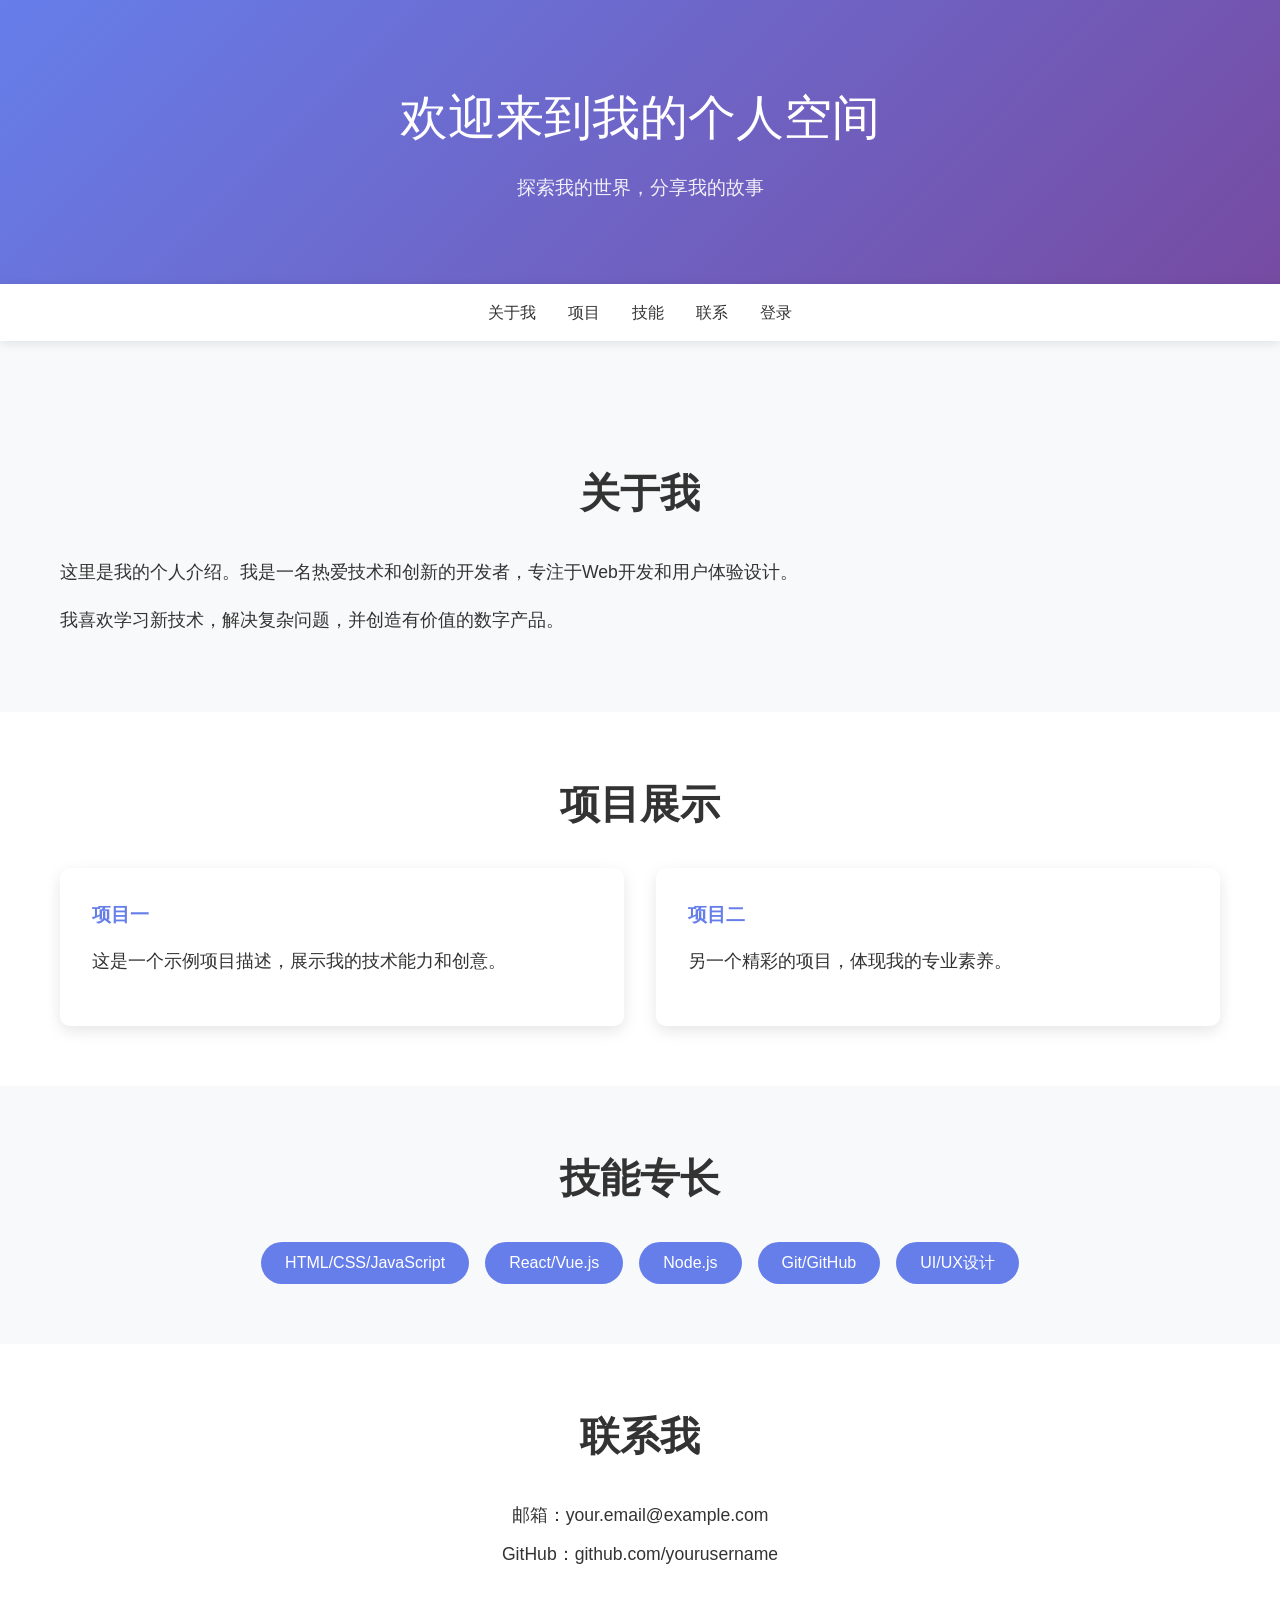
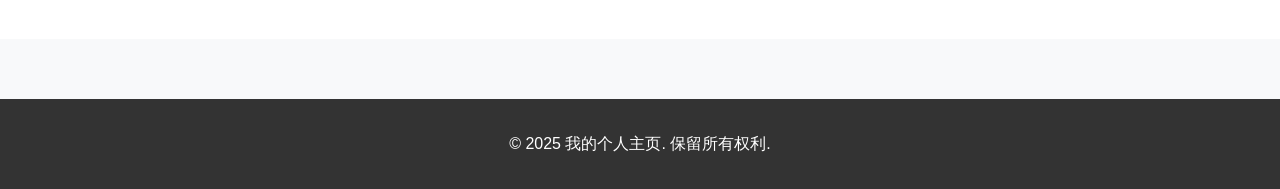
==== index.html @ 5f79f7be "初始提交：创建个人主页项目，包含响应式设计和登录功能" ====
<!DOCTYPE html>
<html lang="zh-CN">
<head>
    <meta charset="UTF-8">
    <meta name="viewport" content="width=device-width, initial-scale=1.0">
    <title>个人主页</title>
    <link rel="stylesheet" href="styles.css">
</head>
<body>
    <header class="header">
        <div class="container">
            <h1>欢迎来到我的个人空间</h1>
            <p>探索我的世界，分享我的故事</p>
        </div>
    </header>

    <nav class="navbar">
        <div class="container">
            <ul>
                <li><a href="#about">关于我</a></li>
                <li><a href="#projects">项目</a></li>
                <li><a href="#skills">技能</a></li>
                <li><a href="#contact">联系</a></li>
                <li><a href="login.html">登录</a></li>
            </ul>
        </div>
    </nav>

    <main class="main-content">
        <section id="about" class="section">
            <div class="container">
                <h2>关于我</h2>
                <p>这里是我的个人介绍。我是一名热爱技术和创新的开发者，专注于Web开发和用户体验设计。</p>
                <p>我喜欢学习新技术，解决复杂问题，并创造有价值的数字产品。</p>
            </div>
        </section>

        <section id="projects" class="section">
            <div class="container">
                <h2>项目展示</h2>
                <div class="project-grid">
                    <div class="project-card">
                        <h3>项目一</h3>
                        <p>这是一个示例项目描述，展示我的技术能力和创意。</p>
                    </div>
                    <div class="project-card">
                        <h3>项目二</h3>
                        <p>另一个精彩的项目，体现我的专业素养。</p>
                    </div>
                </div>
            </div>
        </section>

        <section id="skills" class="section">
            <div class="container">
                <h2>技能专长</h2>
                <ul class="skills-list">
                    <li>HTML/CSS/JavaScript</li>
                    <li>React/Vue.js</li>
                    <li>Node.js</li>
                    <li>Git/GitHub</li>
                    <li>UI/UX设计</li>
                </ul>
            </div>
        </section>

        <section id="contact" class="section">
            <div class="container">
                <h2>联系我</h2>
                <p>邮箱：your.email@example.com</p>
                <p>GitHub：github.com/yourusername</p>
            </div>
        </section>
    </main>

    <footer class="footer">
        <div class="container">
            <p>&copy; 2025 我的个人主页. 保留所有权利.</p>
        </div>
    </footer>
</body>
</html>
---- styles.css ----
/* 基础样式重置 */
* {
    margin: 0;
    padding: 0;
    box-sizing: border-box;
}

body {
    font-family: 'Segoe UI', Tahoma, Geneva, Verdana, sans-serif;
    line-height: 1.6;
    color: #333;
    background-color: #f8f9fa;
}

.container {
    max-width: 1200px;
    margin: 0 auto;
    padding: 0 20px;
}

/* 头部样式 */
.header {
    background: linear-gradient(135deg, #667eea 0%, #764ba2 100%);
    color: white;
    text-align: center;
    padding: 80px 0;
}

.header h1 {
    font-size: 3rem;
    margin-bottom: 1rem;
    font-weight: 300;
}

.header p {
    font-size: 1.2rem;
    opacity: 0.9;
}

/* 导航栏 */
.navbar {
    background: white;
    box-shadow: 0 2px 10px rgba(0,0,0,0.1);
    position: sticky;
    top: 0;
    z-index: 100;
}

.navbar ul {
    display: flex;
    justify-content: center;
    list-style: none;
    padding: 1rem 0;
}

.navbar li {
    margin: 0 1rem;
}

.navbar a {
    text-decoration: none;
    color: #333;
    font-weight: 500;
    transition: color 0.3s;
}

.navbar a:hover {
    color: #667eea;
}

/* 主要内容区域 */
.main-content {
    padding: 60px 0;
}

.section {
    padding: 60px 0;
}

.section:nth-child(even) {
    background: white;
}

.section h2 {
    font-size: 2.5rem;
    margin-bottom: 2rem;
    text-align: center;
    color: #333;
}

.section p {
    font-size: 1.1rem;
    margin-bottom: 1rem;
    line-height: 1.8;
}

/* 项目网格 */
.project-grid {
    display: grid;
    grid-template-columns: repeat(auto-fit, minmax(300px, 1fr));
    gap: 2rem;
    margin-top: 2rem;
}

.project-card {
    background: white;
    padding: 2rem;
    border-radius: 10px;
    box-shadow: 0 5px 15px rgba(0,0,0,0.1);
    transition: transform 0.3s, box-shadow 0.3s;
}

.project-card:hover {
    transform: translateY(-5px);
    box-shadow: 0 10px 25px rgba(0,0,0,0.15);
}

.project-card h3 {
    color: #667eea;
    margin-bottom: 1rem;
}

/* 技能列表 */
.skills-list {
    list-style: none;
    display: flex;
    flex-wrap: wrap;
    gap: 1rem;
    justify-content: center;
}

.skills-list li {
    background: #667eea;
    color: white;
    padding: 0.5rem 1.5rem;
    border-radius: 25px;
    font-weight: 500;
}

/* 联系区域 */
#contact p {
    text-align: center;
    font-size: 1.1rem;
    margin: 0.5rem 0;
}

/* 页脚 */
.footer {
    background: #333;
    color: white;
    text-align: center;
    padding: 2rem 0;
}

/* 响应式设计 */
@media (max-width: 768px) {
    .header h1 {
        font-size: 2rem;
    }
    
    .navbar ul {
        flex-direction: column;
        align-items: center;
    }
    
    .navbar li {
        margin: 0.5rem 0;
    }
    
    .project-grid {
        grid-template-columns: 1fr;
    }
    
    .skills-list {
        flex-direction: column;
        align-items: center;
    }
}
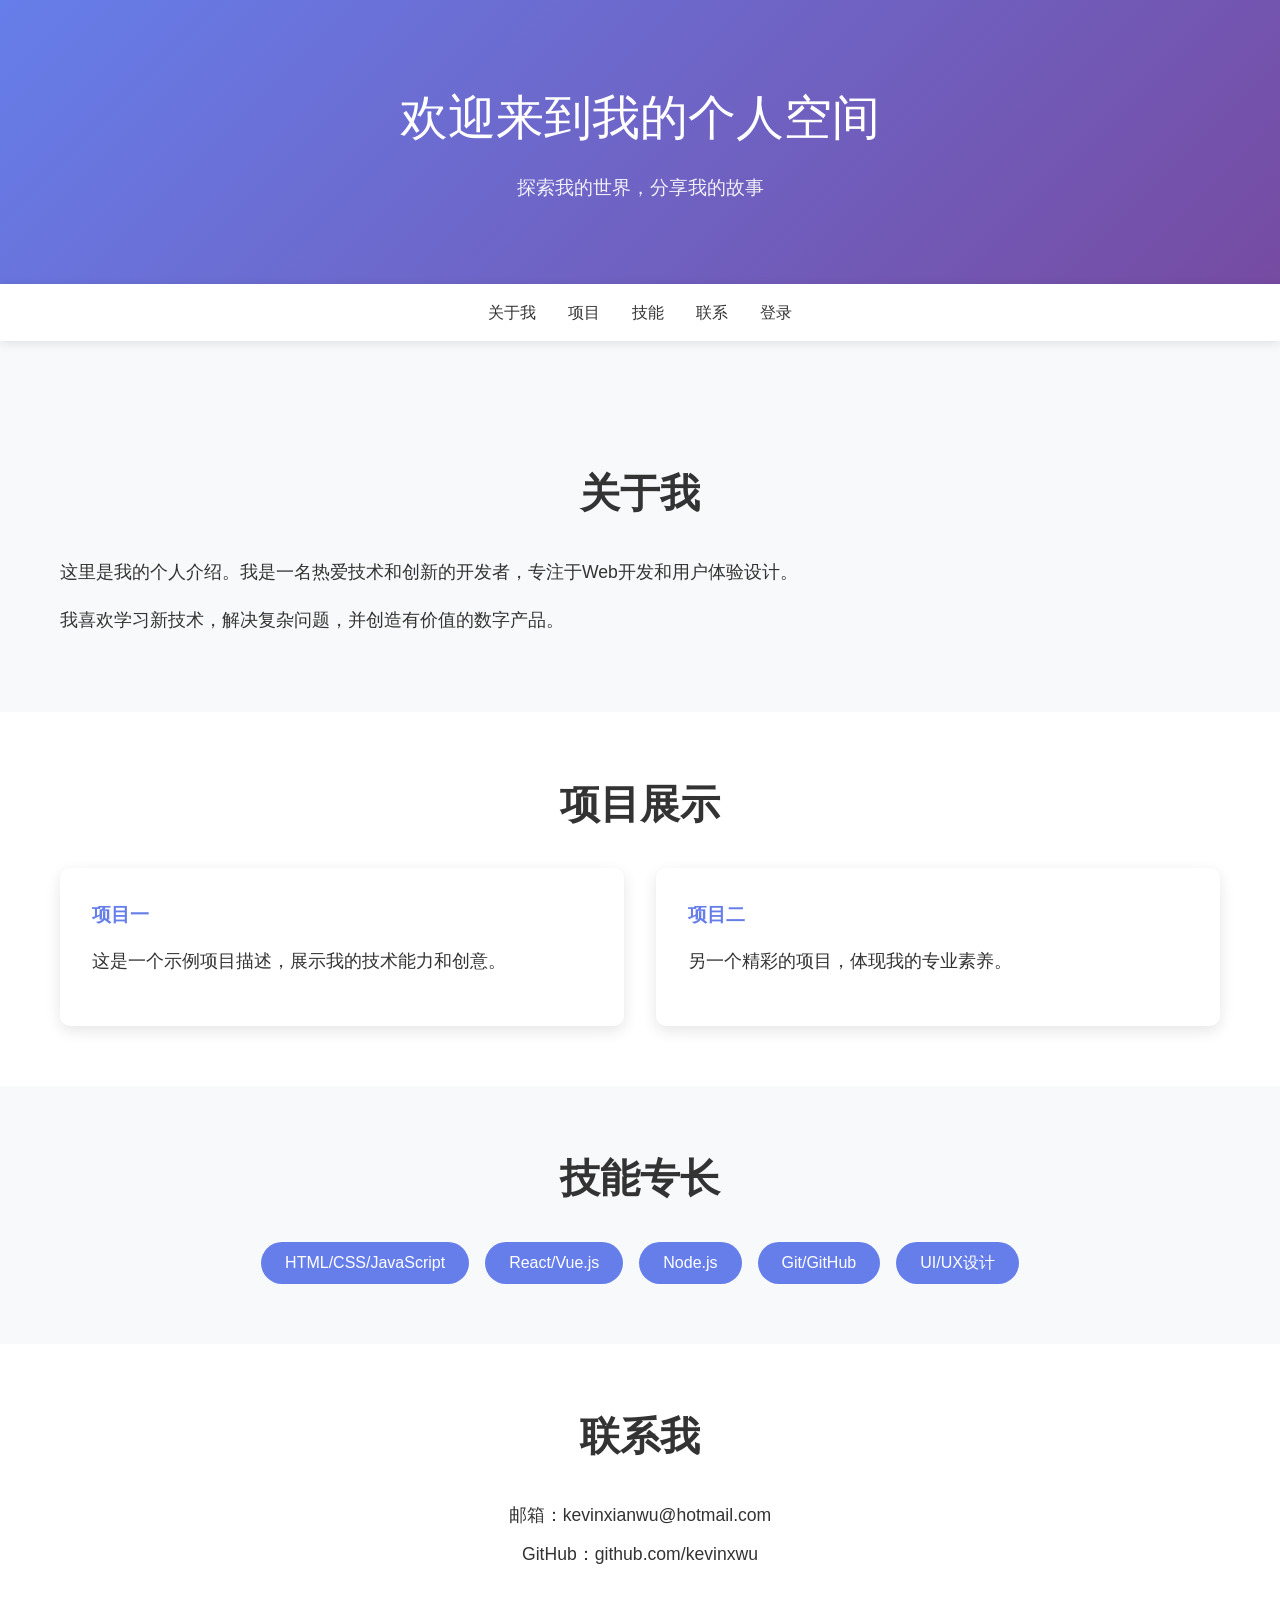
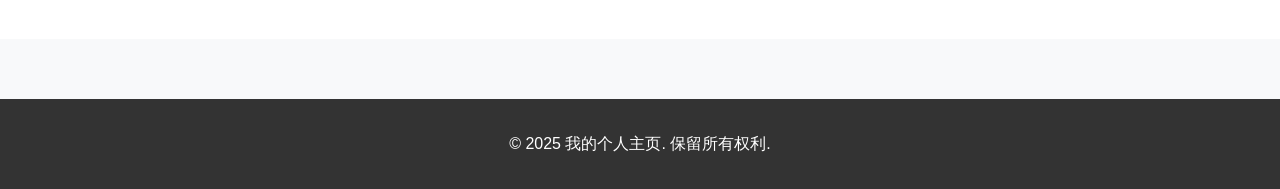
==== commit 15237cf8: "更新个人联系信息：使用真实邮箱和GitHub用户名" ====
--- a/index.html
+++ b/index.html
@@ -67,8 +67,8 @@
         <section id="contact" class="section">
             <div class="container">
                 <h2>联系我</h2>
-                <p>邮箱：your.email@example.com</p>
-                <p>GitHub：github.com/yourusername</p>
+                <p>邮箱：kevinxianwu@hotmail.com</p>
+                <p>GitHub：github.com/kevinxwu</p>
             </div>
         </section>
     </main>
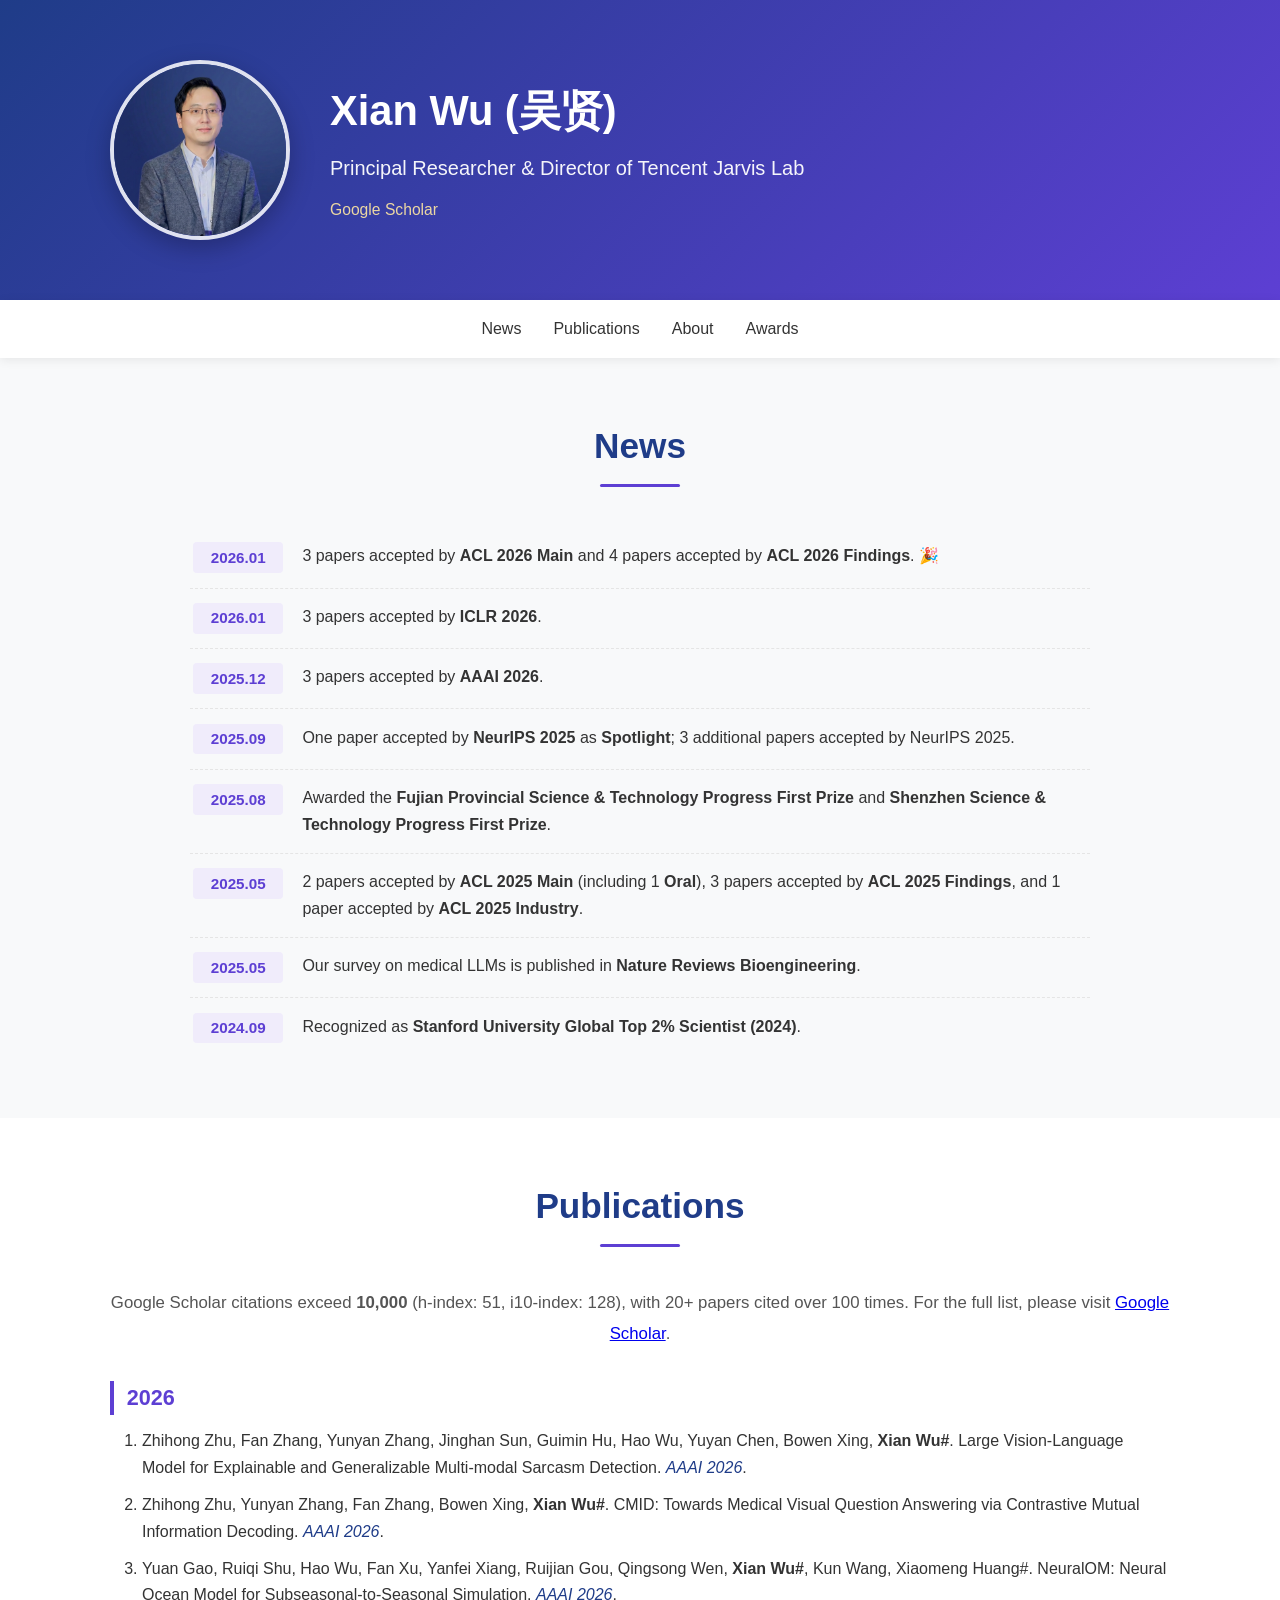
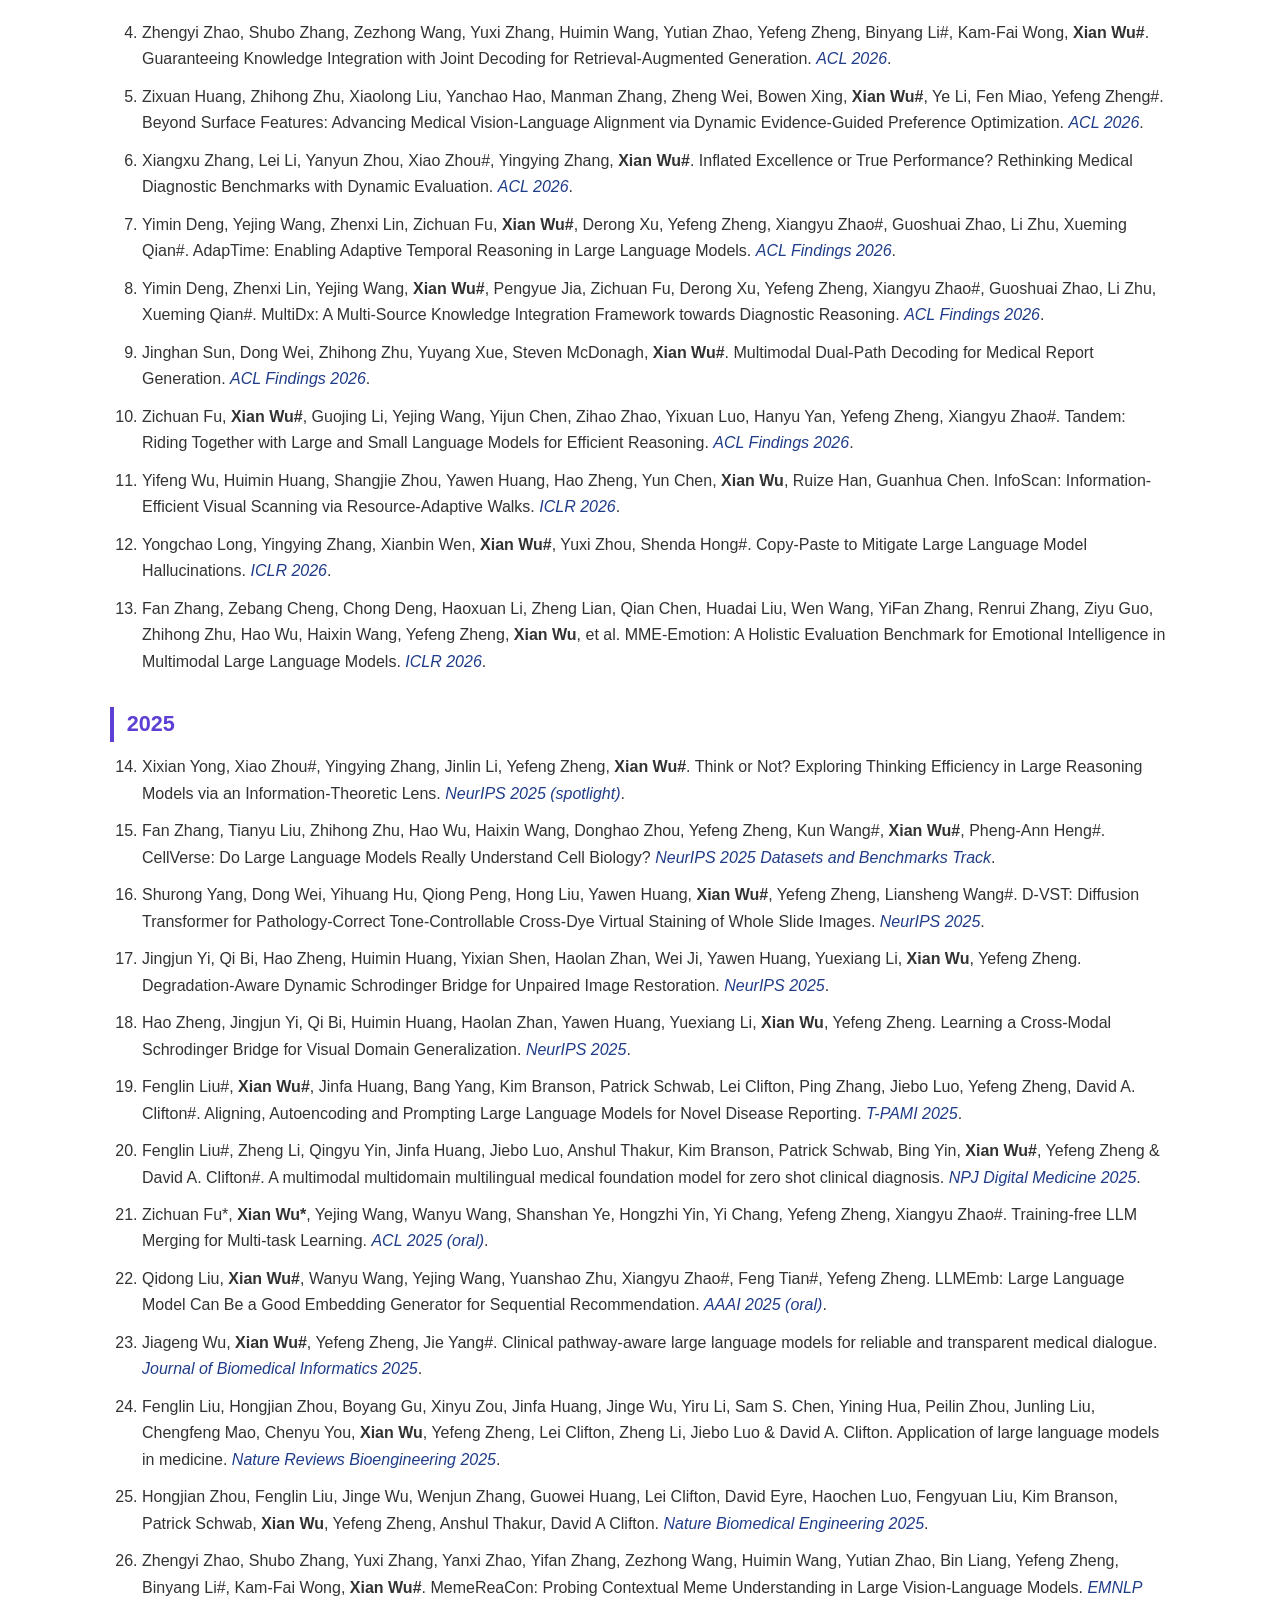
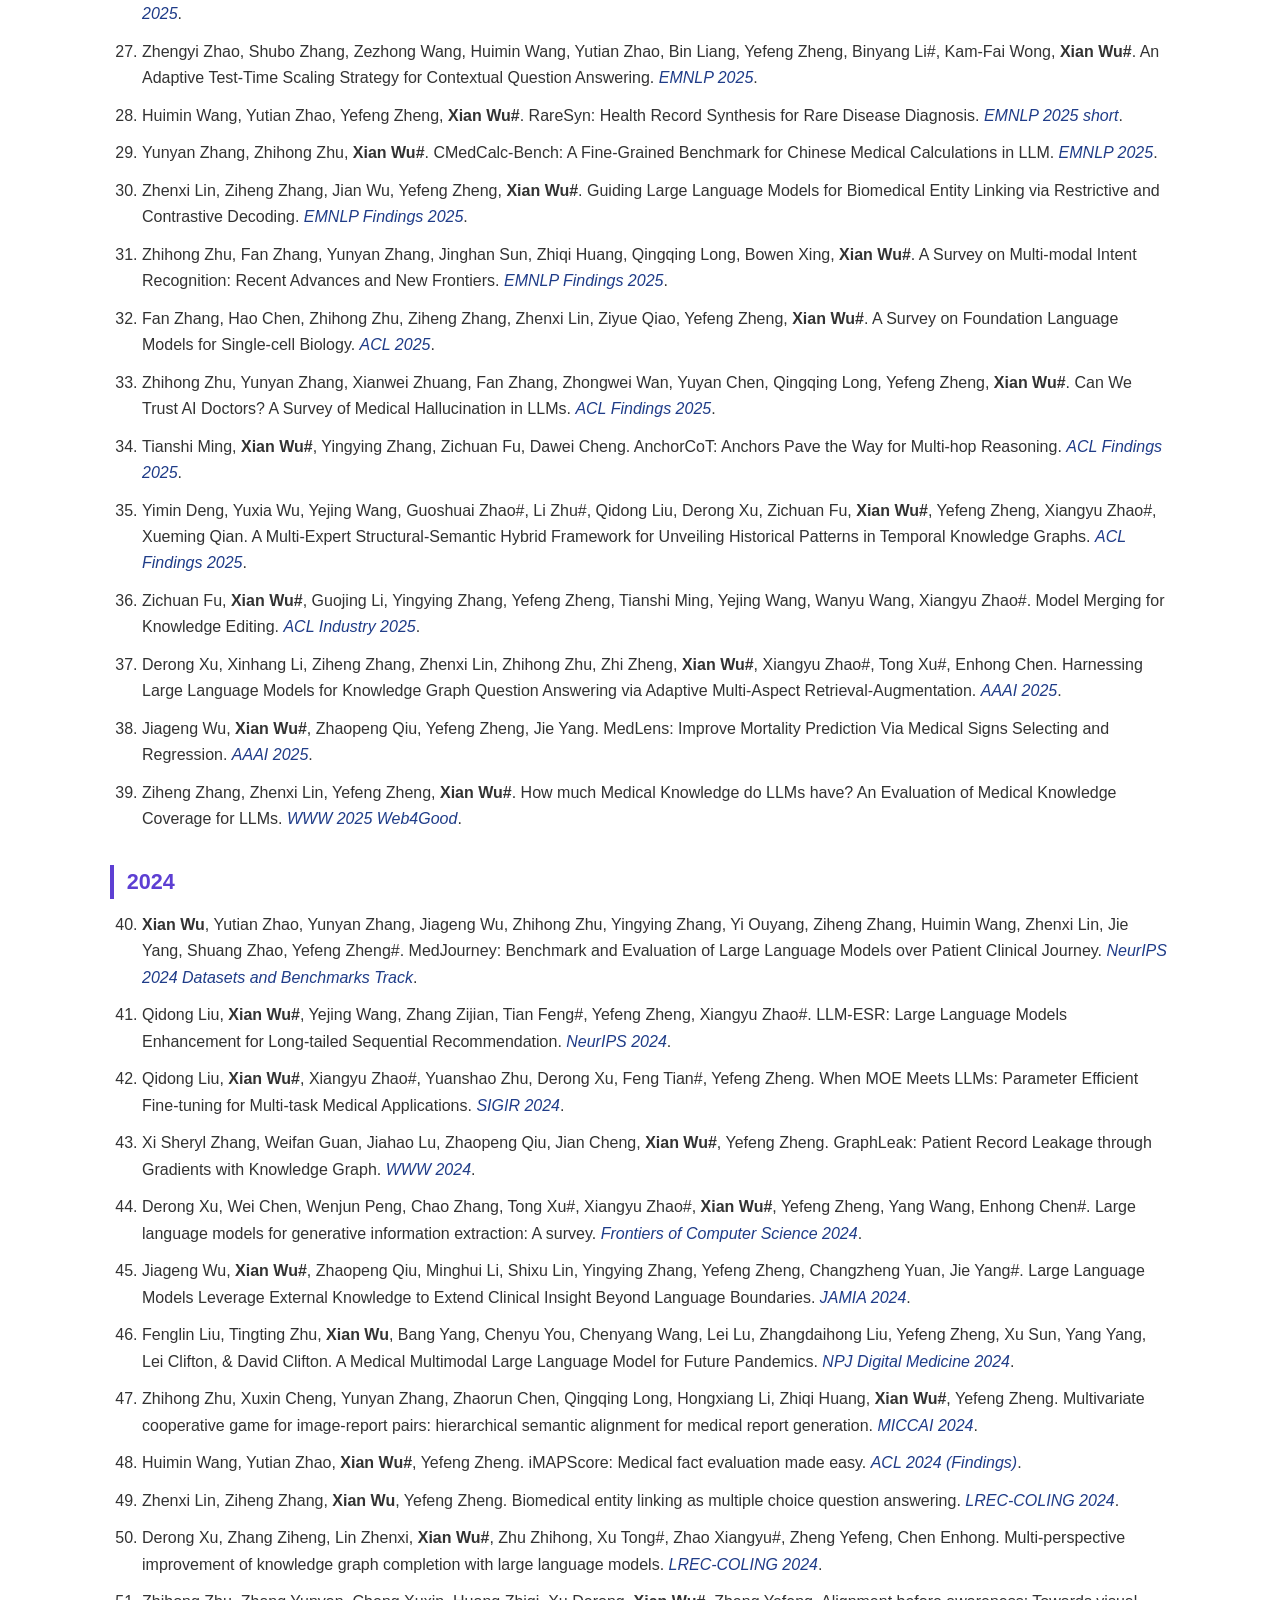
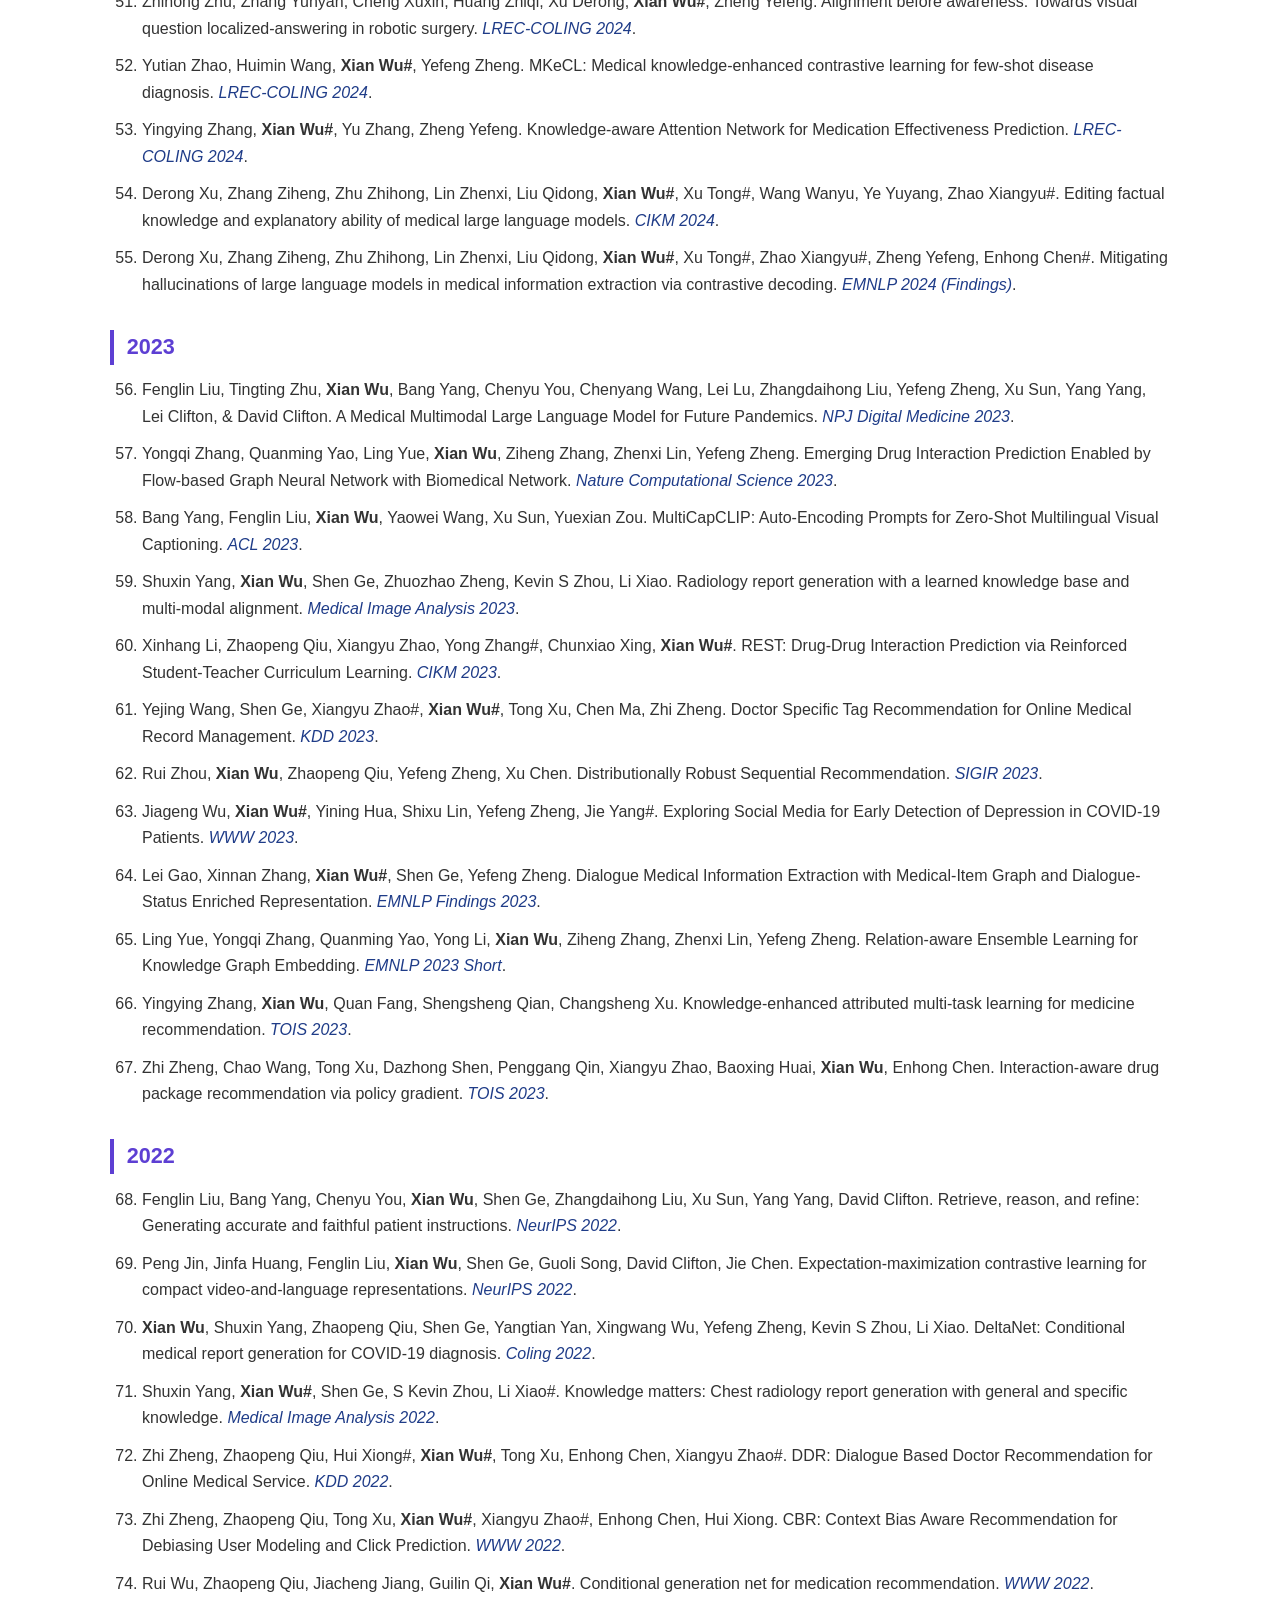
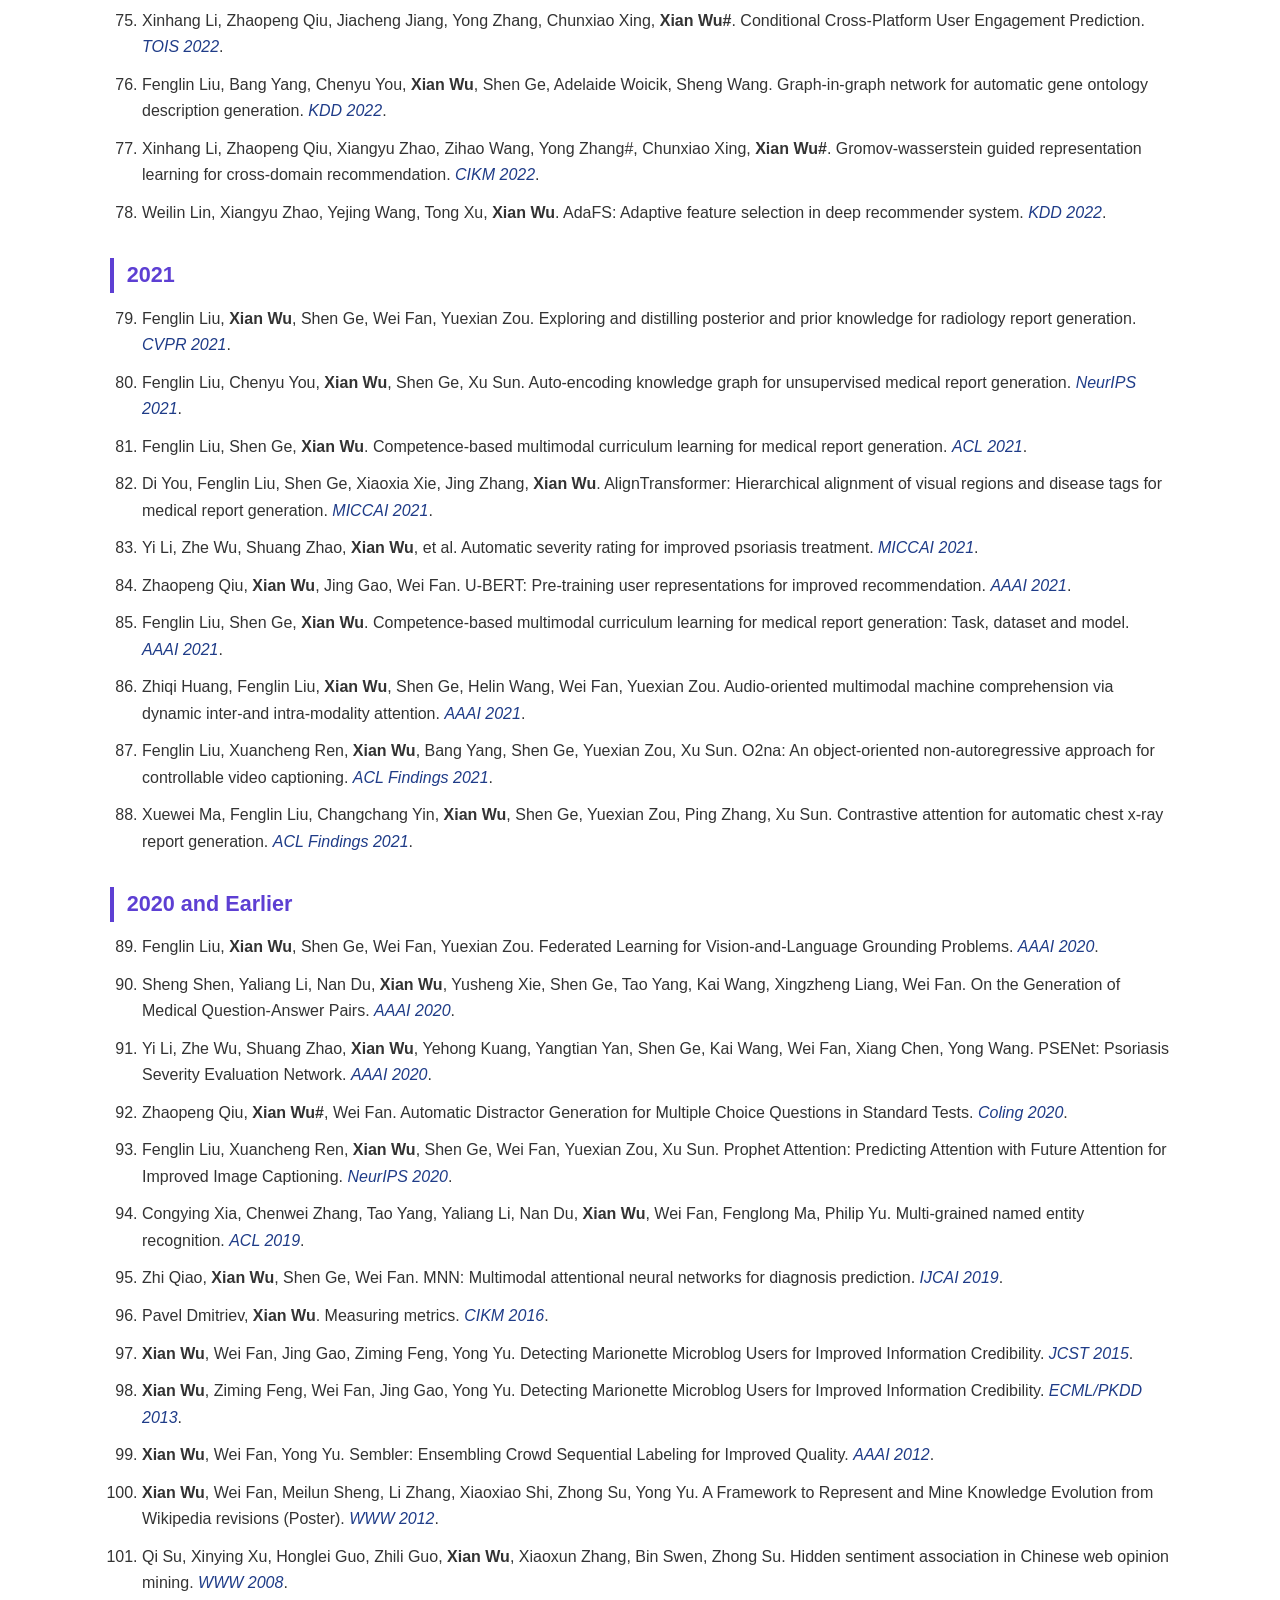
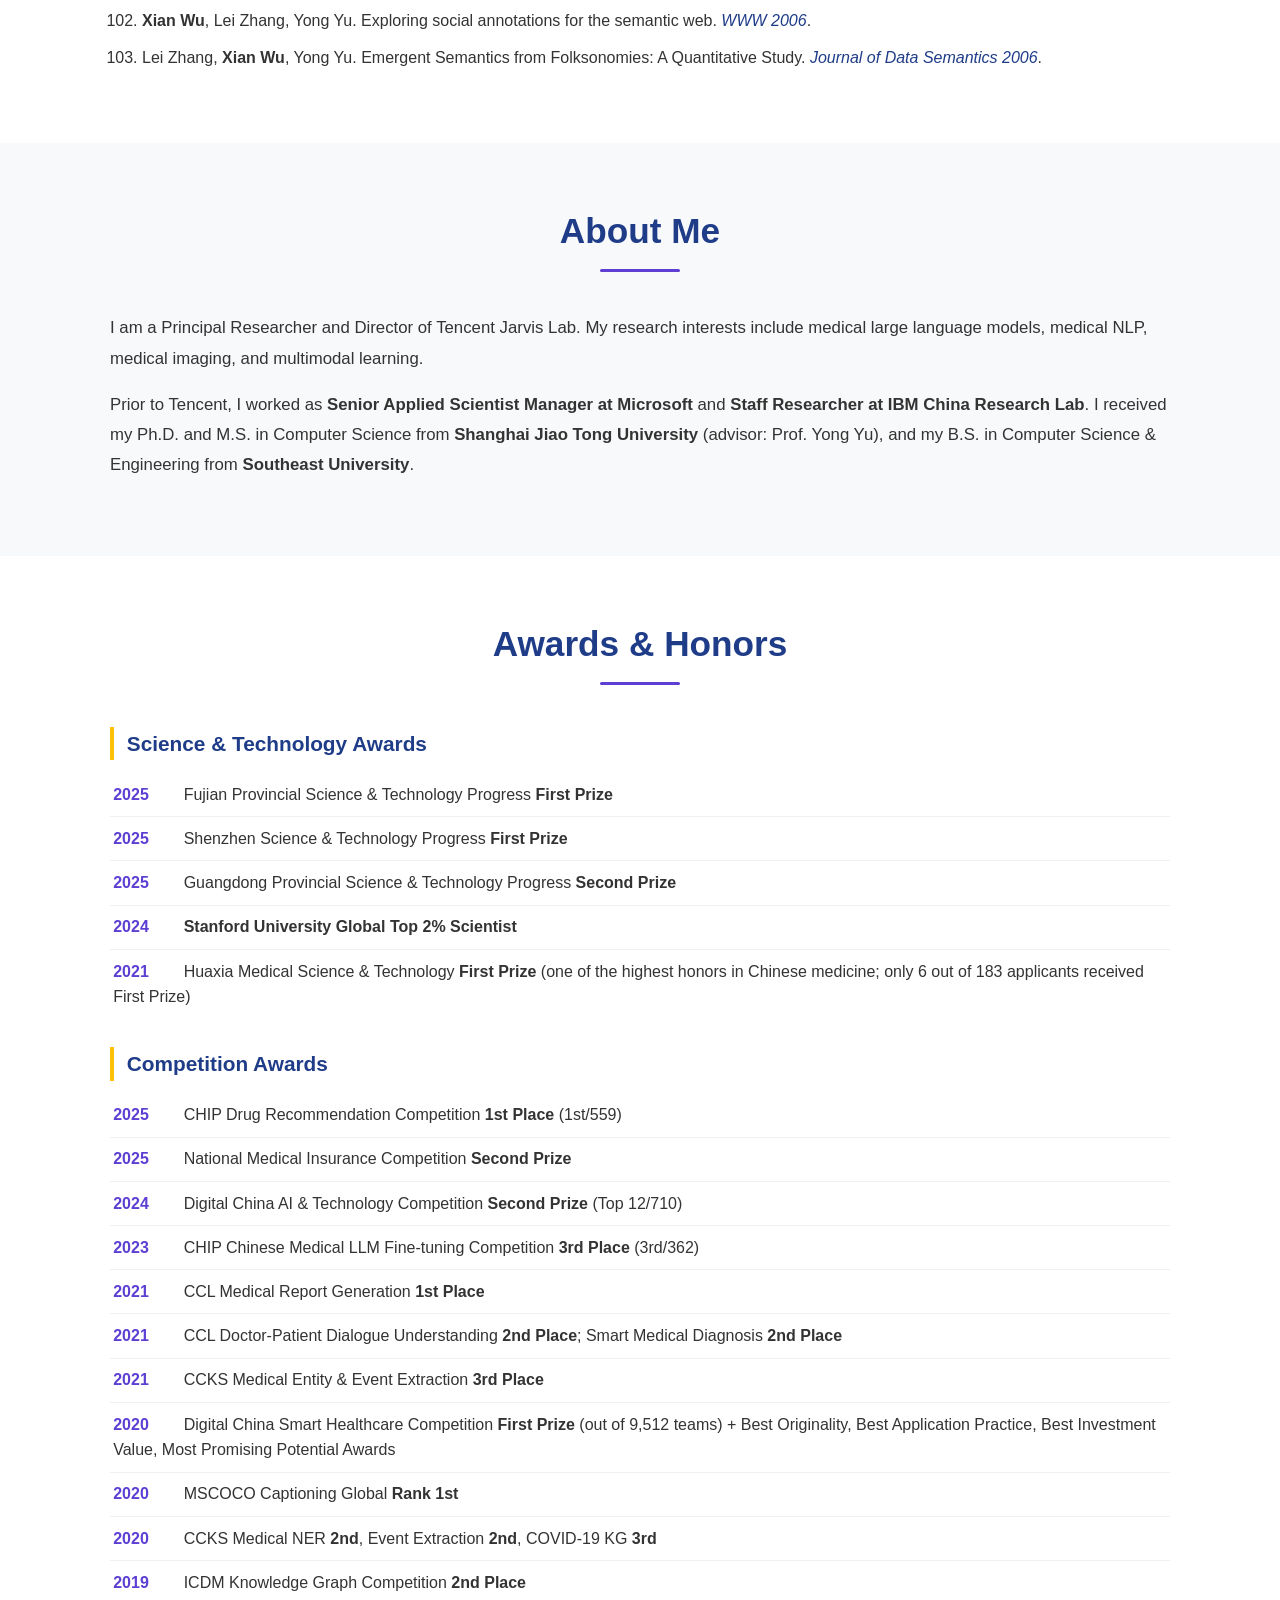
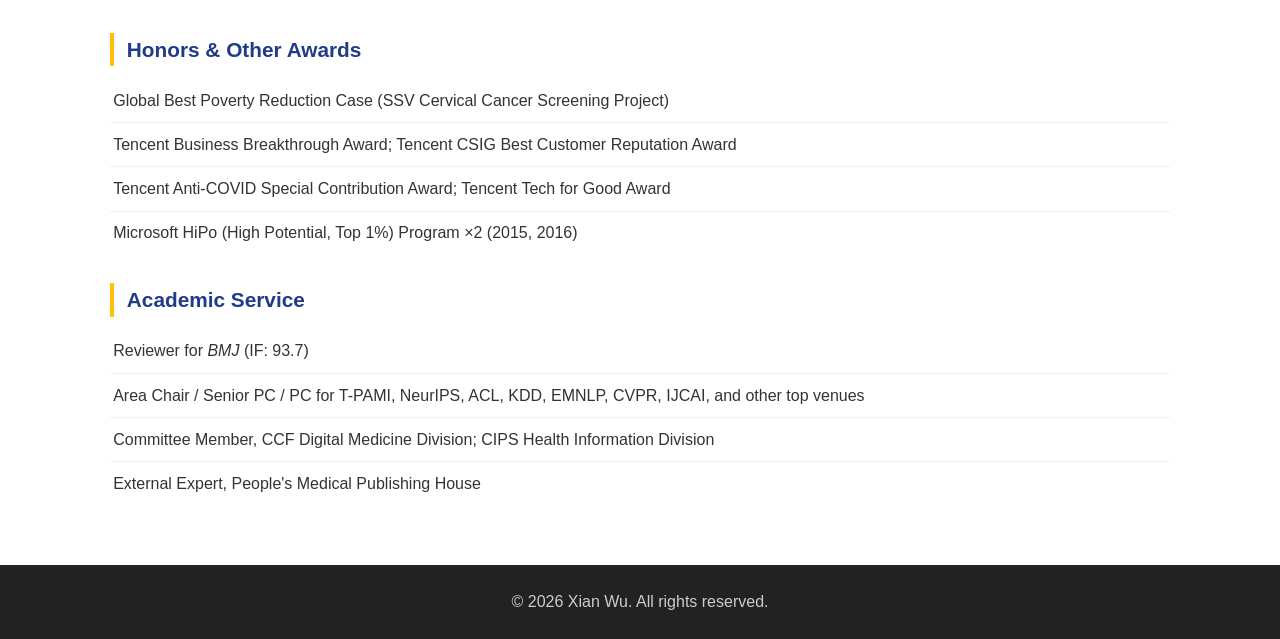
==== commit 41407421: "Update personal homepage: publications, news, awards" ====
--- a/index.html
+++ b/index.html
@@ -1,81 +1,286 @@
 <!DOCTYPE html>
-<html lang="zh-CN">
+<html lang="en">
 <head>
     <meta charset="UTF-8">
     <meta name="viewport" content="width=device-width, initial-scale=1.0">
-    <title>个人主页</title>
+    <title>Xian Wu — Personal Homepage</title>
     <link rel="stylesheet" href="styles.css">
 </head>
 <body>
     <header class="header">
-        <div class="container">
-            <h1>欢迎来到我的个人空间</h1>
-            <p>探索我的世界，分享我的故事</p>
+        <div class="container header-flex">
+            <img src="xianwu.png" alt="Xian Wu" class="profile-photo">
+            <div class="header-text">
+                <h1>Xian Wu (吴贤)</h1>
+                <p class="tagline">Principal Researcher &amp; Director of Tencent Jarvis Lab</p>
+                <p class="contact-line">
+                    <a href="https://scholar.google.com/citations?user=lslB5jkAAAAJ" target="_blank" rel="noopener">Google Scholar</a>
+                </p>
+            </div>
         </div>
     </header>
 
     <nav class="navbar">
         <div class="container">
             <ul>
-                <li><a href="#about">关于我</a></li>
-                <li><a href="#projects">项目</a></li>
-                <li><a href="#skills">技能</a></li>
-                <li><a href="#contact">联系</a></li>
-                <li><a href="login.html">登录</a></li>
+                <li><a href="#news">News</a></li>
+                <li><a href="#publications">Publications</a></li>
+                <li><a href="#about">About</a></li>
+                <li><a href="#awards">Awards</a></li>
             </ul>
         </div>
     </nav>
 
     <main class="main-content">
+        <!-- News -->
+        <section id="news" class="section">
+            <div class="container">
+                <h2>News</h2>
+                <ul class="news-list">
+                    <li>
+                        <span class="news-date">2026.01</span>
+                        <span class="news-body">3 papers accepted by <strong>ACL 2026 Main</strong> and 4 papers accepted by <strong>ACL 2026 Findings</strong>. 🎉</span>
+                    </li>
+                    <li>
+                        <span class="news-date">2026.01</span>
+                        <span class="news-body">3 papers accepted by <strong>ICLR 2026</strong>.</span>
+                    </li>
+                    <li>
+                        <span class="news-date">2025.12</span>
+                        <span class="news-body">3 papers accepted by <strong>AAAI 2026</strong>.</span>
+                    </li>
+                    <li>
+                        <span class="news-date">2025.09</span>
+                        <span class="news-body">One paper accepted by <strong>NeurIPS 2025</strong> as <strong>Spotlight</strong>; 3 additional papers accepted by NeurIPS 2025.</span>
+                    </li>
+                    <li>
+                        <span class="news-date">2025.08</span>
+                        <span class="news-body">Awarded the <strong>Fujian Provincial Science &amp; Technology Progress First Prize</strong> and <strong>Shenzhen Science &amp; Technology Progress First Prize</strong>.</span>
+                    </li>
+                    <li>
+                        <span class="news-date">2025.05</span>
+                        <span class="news-body">2 papers accepted by <strong>ACL 2025 Main</strong> (including 1 <strong>Oral</strong>), 3 papers accepted by <strong>ACL 2025 Findings</strong>, and 1 paper accepted by <strong>ACL 2025 Industry</strong>.</span>
+                    </li>
+                    <li>
+                        <span class="news-date">2025.05</span>
+                        <span class="news-body">Our survey on medical LLMs is published in <strong>Nature Reviews Bioengineering</strong>.</span>
+                    </li>
+                    <li>
+                        <span class="news-date">2024.09</span>
+                        <span class="news-body">Recognized as <strong>Stanford University Global Top 2% Scientist (2024)</strong>.</span>
+                    </li>
+                </ul>
+            </div>
+        </section>
+
+        <!-- Publications -->
+        <section id="publications" class="section">
+            <div class="container">
+                <h2>Publications</h2>
+                <p class="pub-note">
+                    Google Scholar citations exceed <strong>10,000</strong> (h-index: 51, i10-index: 128), with 20+ papers cited over 100 times.
+                    For the full list, please visit <a href="https://scholar.google.com/citations?user=lslB5jkAAAAJ" target="_blank" rel="noopener">Google Scholar</a>.
+                </p>
+
+                <h3 class="pub-year">2026</h3>
+                <ol class="pub-list">
+                    <li>Zhihong Zhu, Fan Zhang, Yunyan Zhang, Jinghan Sun, Guimin Hu, Hao Wu, Yuyan Chen, Bowen Xing, <strong>Xian Wu#</strong>. Large Vision-Language Model for Explainable and Generalizable Multi-modal Sarcasm Detection. <em>AAAI 2026</em>.</li>
+                    <li>Zhihong Zhu, Yunyan Zhang, Fan Zhang, Bowen Xing, <strong>Xian Wu#</strong>. CMID: Towards Medical Visual Question Answering via Contrastive Mutual Information Decoding. <em>AAAI 2026</em>.</li>
+                    <li>Yuan Gao, Ruiqi Shu, Hao Wu, Fan Xu, Yanfei Xiang, Ruijian Gou, Qingsong Wen, <strong>Xian Wu#</strong>, Kun Wang, Xiaomeng Huang#. NeuralOM: Neural Ocean Model for Subseasonal-to-Seasonal Simulation. <em>AAAI 2026</em>.</li>
+                    <li>Zhengyi Zhao, Shubo Zhang, Zezhong Wang, Yuxi Zhang, Huimin Wang, Yutian Zhao, Yefeng Zheng, Binyang Li#, Kam-Fai Wong, <strong>Xian Wu#</strong>. Guaranteeing Knowledge Integration with Joint Decoding for Retrieval-Augmented Generation. <em>ACL 2026</em>.</li>
+                    <li>Zixuan Huang, Zhihong Zhu, Xiaolong Liu, Yanchao Hao, Manman Zhang, Zheng Wei, Bowen Xing, <strong>Xian Wu#</strong>, Ye Li, Fen Miao, Yefeng Zheng#. Beyond Surface Features: Advancing Medical Vision-Language Alignment via Dynamic Evidence-Guided Preference Optimization. <em>ACL 2026</em>.</li>
+                    <li>Xiangxu Zhang, Lei Li, Yanyun Zhou, Xiao Zhou#, Yingying Zhang, <strong>Xian Wu#</strong>. Inflated Excellence or True Performance? Rethinking Medical Diagnostic Benchmarks with Dynamic Evaluation. <em>ACL 2026</em>.</li>
+                    <li>Yimin Deng, Yejing Wang, Zhenxi Lin, Zichuan Fu, <strong>Xian Wu#</strong>, Derong Xu, Yefeng Zheng, Xiangyu Zhao#, Guoshuai Zhao, Li Zhu, Xueming Qian#. AdapTime: Enabling Adaptive Temporal Reasoning in Large Language Models. <em>ACL Findings 2026</em>.</li>
+                    <li>Yimin Deng, Zhenxi Lin, Yejing Wang, <strong>Xian Wu#</strong>, Pengyue Jia, Zichuan Fu, Derong Xu, Yefeng Zheng, Xiangyu Zhao#, Guoshuai Zhao, Li Zhu, Xueming Qian#. MultiDx: A Multi-Source Knowledge Integration Framework towards Diagnostic Reasoning. <em>ACL Findings 2026</em>.</li>
+                    <li>Jinghan Sun, Dong Wei, Zhihong Zhu, Yuyang Xue, Steven McDonagh, <strong>Xian Wu#</strong>. Multimodal Dual-Path Decoding for Medical Report Generation. <em>ACL Findings 2026</em>.</li>
+                    <li>Zichuan Fu, <strong>Xian Wu#</strong>, Guojing Li, Yejing Wang, Yijun Chen, Zihao Zhao, Yixuan Luo, Hanyu Yan, Yefeng Zheng, Xiangyu Zhao#. Tandem: Riding Together with Large and Small Language Models for Efficient Reasoning. <em>ACL Findings 2026</em>.</li>
+                    <li>Yifeng Wu, Huimin Huang, Shangjie Zhou, Yawen Huang, Hao Zheng, Yun Chen, <strong>Xian Wu</strong>, Ruize Han, Guanhua Chen. InfoScan: Information-Efficient Visual Scanning via Resource-Adaptive Walks. <em>ICLR 2026</em>.</li>
+                    <li>Yongchao Long, Yingying Zhang, Xianbin Wen, <strong>Xian Wu#</strong>, Yuxi Zhou, Shenda Hong#. Copy-Paste to Mitigate Large Language Model Hallucinations. <em>ICLR 2026</em>.</li>
+                    <li>Fan Zhang, Zebang Cheng, Chong Deng, Haoxuan Li, Zheng Lian, Qian Chen, Huadai Liu, Wen Wang, YiFan Zhang, Renrui Zhang, Ziyu Guo, Zhihong Zhu, Hao Wu, Haixin Wang, Yefeng Zheng, <strong>Xian Wu</strong>, et al. MME-Emotion: A Holistic Evaluation Benchmark for Emotional Intelligence in Multimodal Large Language Models. <em>ICLR 2026</em>.</li>
+                </ol>
+
+                <h3 class="pub-year">2025</h3>
+                <ol class="pub-list" start="14">
+                    <li>Xixian Yong, Xiao Zhou#, Yingying Zhang, Jinlin Li, Yefeng Zheng, <strong>Xian Wu#</strong>. Think or Not? Exploring Thinking Efficiency in Large Reasoning Models via an Information-Theoretic Lens. <em>NeurIPS 2025 (spotlight)</em>.</li>
+                    <li>Fan Zhang, Tianyu Liu, Zhihong Zhu, Hao Wu, Haixin Wang, Donghao Zhou, Yefeng Zheng, Kun Wang#, <strong>Xian Wu#</strong>, Pheng-Ann Heng#. CellVerse: Do Large Language Models Really Understand Cell Biology? <em>NeurIPS 2025 Datasets and Benchmarks Track</em>.</li>
+                    <li>Shurong Yang, Dong Wei, Yihuang Hu, Qiong Peng, Hong Liu, Yawen Huang, <strong>Xian Wu#</strong>, Yefeng Zheng, Liansheng Wang#. D-VST: Diffusion Transformer for Pathology-Correct Tone-Controllable Cross-Dye Virtual Staining of Whole Slide Images. <em>NeurIPS 2025</em>.</li>
+                    <li>Jingjun Yi, Qi Bi, Hao Zheng, Huimin Huang, Yixian Shen, Haolan Zhan, Wei Ji, Yawen Huang, Yuexiang Li, <strong>Xian Wu</strong>, Yefeng Zheng. Degradation-Aware Dynamic Schrodinger Bridge for Unpaired Image Restoration. <em>NeurIPS 2025</em>.</li>
+                    <li>Hao Zheng, Jingjun Yi, Qi Bi, Huimin Huang, Haolan Zhan, Yawen Huang, Yuexiang Li, <strong>Xian Wu</strong>, Yefeng Zheng. Learning a Cross-Modal Schrodinger Bridge for Visual Domain Generalization. <em>NeurIPS 2025</em>.</li>
+                    <li>Fenglin Liu#, <strong>Xian Wu#</strong>, Jinfa Huang, Bang Yang, Kim Branson, Patrick Schwab, Lei Clifton, Ping Zhang, Jiebo Luo, Yefeng Zheng, David A. Clifton#. Aligning, Autoencoding and Prompting Large Language Models for Novel Disease Reporting. <em>T-PAMI 2025</em>.</li>
+                    <li>Fenglin Liu#, Zheng Li, Qingyu Yin, Jinfa Huang, Jiebo Luo, Anshul Thakur, Kim Branson, Patrick Schwab, Bing Yin, <strong>Xian Wu#</strong>, Yefeng Zheng &amp; David A. Clifton#. A multimodal multidomain multilingual medical foundation model for zero shot clinical diagnosis. <em>NPJ Digital Medicine 2025</em>.</li>
+                    <li>Zichuan Fu*, <strong>Xian Wu*</strong>, Yejing Wang, Wanyu Wang, Shanshan Ye, Hongzhi Yin, Yi Chang, Yefeng Zheng, Xiangyu Zhao#. Training-free LLM Merging for Multi-task Learning. <em>ACL 2025 (oral)</em>.</li>
+                    <li>Qidong Liu, <strong>Xian Wu#</strong>, Wanyu Wang, Yejing Wang, Yuanshao Zhu, Xiangyu Zhao#, Feng Tian#, Yefeng Zheng. LLMEmb: Large Language Model Can Be a Good Embedding Generator for Sequential Recommendation. <em>AAAI 2025 (oral)</em>.</li>
+                    <li>Jiageng Wu, <strong>Xian Wu#</strong>, Yefeng Zheng, Jie Yang#. Clinical pathway-aware large language models for reliable and transparent medical dialogue. <em>Journal of Biomedical Informatics 2025</em>.</li>
+                    <li>Fenglin Liu, Hongjian Zhou, Boyang Gu, Xinyu Zou, Jinfa Huang, Jinge Wu, Yiru Li, Sam S. Chen, Yining Hua, Peilin Zhou, Junling Liu, Chengfeng Mao, Chenyu You, <strong>Xian Wu</strong>, Yefeng Zheng, Lei Clifton, Zheng Li, Jiebo Luo &amp; David A. Clifton. Application of large language models in medicine. <em>Nature Reviews Bioengineering 2025</em>.</li>
+                    <li>Hongjian Zhou, Fenglin Liu, Jinge Wu, Wenjun Zhang, Guowei Huang, Lei Clifton, David Eyre, Haochen Luo, Fengyuan Liu, Kim Branson, Patrick Schwab, <strong>Xian Wu</strong>, Yefeng Zheng, Anshul Thakur, David A Clifton. <em>Nature Biomedical Engineering 2025</em>.</li>
+                    <li>Zhengyi Zhao, Shubo Zhang, Yuxi Zhang, Yanxi Zhao, Yifan Zhang, Zezhong Wang, Huimin Wang, Yutian Zhao, Bin Liang, Yefeng Zheng, Binyang Li#, Kam-Fai Wong, <strong>Xian Wu#</strong>. MemeReaCon: Probing Contextual Meme Understanding in Large Vision-Language Models. <em>EMNLP 2025</em>.</li>
+                    <li>Zhengyi Zhao, Shubo Zhang, Zezhong Wang, Huimin Wang, Yutian Zhao, Bin Liang, Yefeng Zheng, Binyang Li#, Kam-Fai Wong, <strong>Xian Wu#</strong>. An Adaptive Test-Time Scaling Strategy for Contextual Question Answering. <em>EMNLP 2025</em>.</li>
+                    <li>Huimin Wang, Yutian Zhao, Yefeng Zheng, <strong>Xian Wu#</strong>. RareSyn: Health Record Synthesis for Rare Disease Diagnosis. <em>EMNLP 2025 short</em>.</li>
+                    <li>Yunyan Zhang, Zhihong Zhu, <strong>Xian Wu#</strong>. CMedCalc-Bench: A Fine-Grained Benchmark for Chinese Medical Calculations in LLM. <em>EMNLP 2025</em>.</li>
+                    <li>Zhenxi Lin, Ziheng Zhang, Jian Wu, Yefeng Zheng, <strong>Xian Wu#</strong>. Guiding Large Language Models for Biomedical Entity Linking via Restrictive and Contrastive Decoding. <em>EMNLP Findings 2025</em>.</li>
+                    <li>Zhihong Zhu, Fan Zhang, Yunyan Zhang, Jinghan Sun, Zhiqi Huang, Qingqing Long, Bowen Xing, <strong>Xian Wu#</strong>. A Survey on Multi-modal Intent Recognition: Recent Advances and New Frontiers. <em>EMNLP Findings 2025</em>.</li>
+                    <li>Fan Zhang, Hao Chen, Zhihong Zhu, Ziheng Zhang, Zhenxi Lin, Ziyue Qiao, Yefeng Zheng, <strong>Xian Wu#</strong>. A Survey on Foundation Language Models for Single-cell Biology. <em>ACL 2025</em>.</li>
+                    <li>Zhihong Zhu, Yunyan Zhang, Xianwei Zhuang, Fan Zhang, Zhongwei Wan, Yuyan Chen, Qingqing Long, Yefeng Zheng, <strong>Xian Wu#</strong>. Can We Trust AI Doctors? A Survey of Medical Hallucination in LLMs. <em>ACL Findings 2025</em>.</li>
+                    <li>Tianshi Ming, <strong>Xian Wu#</strong>, Yingying Zhang, Zichuan Fu, Dawei Cheng. AnchorCoT: Anchors Pave the Way for Multi-hop Reasoning. <em>ACL Findings 2025</em>.</li>
+                    <li>Yimin Deng, Yuxia Wu, Yejing Wang, Guoshuai Zhao#, Li Zhu#, Qidong Liu, Derong Xu, Zichuan Fu, <strong>Xian Wu#</strong>, Yefeng Zheng, Xiangyu Zhao#, Xueming Qian. A Multi-Expert Structural-Semantic Hybrid Framework for Unveiling Historical Patterns in Temporal Knowledge Graphs. <em>ACL Findings 2025</em>.</li>
+                    <li>Zichuan Fu, <strong>Xian Wu#</strong>, Guojing Li, Yingying Zhang, Yefeng Zheng, Tianshi Ming, Yejing Wang, Wanyu Wang, Xiangyu Zhao#. Model Merging for Knowledge Editing. <em>ACL Industry 2025</em>.</li>
+                    <li>Derong Xu, Xinhang Li, Ziheng Zhang, Zhenxi Lin, Zhihong Zhu, Zhi Zheng, <strong>Xian Wu#</strong>, Xiangyu Zhao#, Tong Xu#, Enhong Chen. Harnessing Large Language Models for Knowledge Graph Question Answering via Adaptive Multi-Aspect Retrieval-Augmentation. <em>AAAI 2025</em>.</li>
+                    <li>Jiageng Wu, <strong>Xian Wu#</strong>, Zhaopeng Qiu, Yefeng Zheng, Jie Yang. MedLens: Improve Mortality Prediction Via Medical Signs Selecting and Regression. <em>AAAI 2025</em>.</li>
+                    <li>Ziheng Zhang, Zhenxi Lin, Yefeng Zheng, <strong>Xian Wu#</strong>. How much Medical Knowledge do LLMs have? An Evaluation of Medical Knowledge Coverage for LLMs. <em>WWW 2025 Web4Good</em>.</li>
+                </ol>
+
+                <h3 class="pub-year">2024</h3>
+                <ol class="pub-list" start="40">
+                    <li><strong>Xian Wu</strong>, Yutian Zhao, Yunyan Zhang, Jiageng Wu, Zhihong Zhu, Yingying Zhang, Yi Ouyang, Ziheng Zhang, Huimin Wang, Zhenxi Lin, Jie Yang, Shuang Zhao, Yefeng Zheng#. MedJourney: Benchmark and Evaluation of Large Language Models over Patient Clinical Journey. <em>NeurIPS 2024 Datasets and Benchmarks Track</em>.</li>
+                    <li>Qidong Liu, <strong>Xian Wu#</strong>, Yejing Wang, Zhang Zijian, Tian Feng#, Yefeng Zheng, Xiangyu Zhao#. LLM-ESR: Large Language Models Enhancement for Long-tailed Sequential Recommendation. <em>NeurIPS 2024</em>.</li>
+                    <li>Qidong Liu, <strong>Xian Wu#</strong>, Xiangyu Zhao#, Yuanshao Zhu, Derong Xu, Feng Tian#, Yefeng Zheng. When MOE Meets LLMs: Parameter Efficient Fine-tuning for Multi-task Medical Applications. <em>SIGIR 2024</em>.</li>
+                    <li>Xi Sheryl Zhang, Weifan Guan, Jiahao Lu, Zhaopeng Qiu, Jian Cheng, <strong>Xian Wu#</strong>, Yefeng Zheng. GraphLeak: Patient Record Leakage through Gradients with Knowledge Graph. <em>WWW 2024</em>.</li>
+                    <li>Derong Xu, Wei Chen, Wenjun Peng, Chao Zhang, Tong Xu#, Xiangyu Zhao#, <strong>Xian Wu#</strong>, Yefeng Zheng, Yang Wang, Enhong Chen#. Large language models for generative information extraction: A survey. <em>Frontiers of Computer Science 2024</em>.</li>
+                    <li>Jiageng Wu, <strong>Xian Wu#</strong>, Zhaopeng Qiu, Minghui Li, Shixu Lin, Yingying Zhang, Yefeng Zheng, Changzheng Yuan, Jie Yang#. Large Language Models Leverage External Knowledge to Extend Clinical Insight Beyond Language Boundaries. <em>JAMIA 2024</em>.</li>
+                    <li>Fenglin Liu, Tingting Zhu, <strong>Xian Wu</strong>, Bang Yang, Chenyu You, Chenyang Wang, Lei Lu, Zhangdaihong Liu, Yefeng Zheng, Xu Sun, Yang Yang, Lei Clifton, &amp; David Clifton. A Medical Multimodal Large Language Model for Future Pandemics. <em>NPJ Digital Medicine 2024</em>.</li>
+                    <li>Zhihong Zhu, Xuxin Cheng, Yunyan Zhang, Zhaorun Chen, Qingqing Long, Hongxiang Li, Zhiqi Huang, <strong>Xian Wu#</strong>, Yefeng Zheng. Multivariate cooperative game for image-report pairs: hierarchical semantic alignment for medical report generation. <em>MICCAI 2024</em>.</li>
+                    <li>Huimin Wang, Yutian Zhao, <strong>Xian Wu#</strong>, Yefeng Zheng. iMAPScore: Medical fact evaluation made easy. <em>ACL 2024 (Findings)</em>.</li>
+                    <li>Zhenxi Lin, Ziheng Zhang, <strong>Xian Wu</strong>, Yefeng Zheng. Biomedical entity linking as multiple choice question answering. <em>LREC-COLING 2024</em>.</li>
+                    <li>Derong Xu, Zhang Ziheng, Lin Zhenxi, <strong>Xian Wu#</strong>, Zhu Zhihong, Xu Tong#, Zhao Xiangyu#, Zheng Yefeng, Chen Enhong. Multi-perspective improvement of knowledge graph completion with large language models. <em>LREC-COLING 2024</em>.</li>
+                    <li>Zhihong Zhu, Zhang Yunyan, Cheng Xuxin, Huang Zhiqi, Xu Derong, <strong>Xian Wu#</strong>, Zheng Yefeng. Alignment before awareness: Towards visual question localized-answering in robotic surgery. <em>LREC-COLING 2024</em>.</li>
+                    <li>Yutian Zhao, Huimin Wang, <strong>Xian Wu#</strong>, Yefeng Zheng. MKeCL: Medical knowledge-enhanced contrastive learning for few-shot disease diagnosis. <em>LREC-COLING 2024</em>.</li>
+                    <li>Yingying Zhang, <strong>Xian Wu#</strong>, Yu Zhang, Zheng Yefeng. Knowledge-aware Attention Network for Medication Effectiveness Prediction. <em>LREC-COLING 2024</em>.</li>
+                    <li>Derong Xu, Zhang Ziheng, Zhu Zhihong, Lin Zhenxi, Liu Qidong, <strong>Xian Wu#</strong>, Xu Tong#, Wang Wanyu, Ye Yuyang, Zhao Xiangyu#. Editing factual knowledge and explanatory ability of medical large language models. <em>CIKM 2024</em>.</li>
+                    <li>Derong Xu, Zhang Ziheng, Zhu Zhihong, Lin Zhenxi, Liu Qidong, <strong>Xian Wu#</strong>, Xu Tong#, Zhao Xiangyu#, Zheng Yefeng, Enhong Chen#. Mitigating hallucinations of large language models in medical information extraction via contrastive decoding. <em>EMNLP 2024 (Findings)</em>.</li>
+                </ol>
+
+                <h3 class="pub-year">2023</h3>
+                <ol class="pub-list" start="56">
+                    <li>Fenglin Liu, Tingting Zhu, <strong>Xian Wu</strong>, Bang Yang, Chenyu You, Chenyang Wang, Lei Lu, Zhangdaihong Liu, Yefeng Zheng, Xu Sun, Yang Yang, Lei Clifton, &amp; David Clifton. A Medical Multimodal Large Language Model for Future Pandemics. <em>NPJ Digital Medicine 2023</em>.</li>
+                    <li>Yongqi Zhang, Quanming Yao, Ling Yue, <strong>Xian Wu</strong>, Ziheng Zhang, Zhenxi Lin, Yefeng Zheng. Emerging Drug Interaction Prediction Enabled by Flow-based Graph Neural Network with Biomedical Network. <em>Nature Computational Science 2023</em>.</li>
+                    <li>Bang Yang, Fenglin Liu, <strong>Xian Wu</strong>, Yaowei Wang, Xu Sun, Yuexian Zou. MultiCapCLIP: Auto-Encoding Prompts for Zero-Shot Multilingual Visual Captioning. <em>ACL 2023</em>.</li>
+                    <li>Shuxin Yang, <strong>Xian Wu</strong>, Shen Ge, Zhuozhao Zheng, Kevin S Zhou, Li Xiao. Radiology report generation with a learned knowledge base and multi-modal alignment. <em>Medical Image Analysis 2023</em>.</li>
+                    <li>Xinhang Li, Zhaopeng Qiu, Xiangyu Zhao, Yong Zhang#, Chunxiao Xing, <strong>Xian Wu#</strong>. REST: Drug-Drug Interaction Prediction via Reinforced Student-Teacher Curriculum Learning. <em>CIKM 2023</em>.</li>
+                    <li>Yejing Wang, Shen Ge, Xiangyu Zhao#, <strong>Xian Wu#</strong>, Tong Xu, Chen Ma, Zhi Zheng. Doctor Specific Tag Recommendation for Online Medical Record Management. <em>KDD 2023</em>.</li>
+                    <li>Rui Zhou, <strong>Xian Wu</strong>, Zhaopeng Qiu, Yefeng Zheng, Xu Chen. Distributionally Robust Sequential Recommendation. <em>SIGIR 2023</em>.</li>
+                    <li>Jiageng Wu, <strong>Xian Wu#</strong>, Yining Hua, Shixu Lin, Yefeng Zheng, Jie Yang#. Exploring Social Media for Early Detection of Depression in COVID-19 Patients. <em>WWW 2023</em>.</li>
+                    <li>Lei Gao, Xinnan Zhang, <strong>Xian Wu#</strong>, Shen Ge, Yefeng Zheng. Dialogue Medical Information Extraction with Medical-Item Graph and Dialogue-Status Enriched Representation. <em>EMNLP Findings 2023</em>.</li>
+                    <li>Ling Yue, Yongqi Zhang, Quanming Yao, Yong Li, <strong>Xian Wu</strong>, Ziheng Zhang, Zhenxi Lin, Yefeng Zheng. Relation-aware Ensemble Learning for Knowledge Graph Embedding. <em>EMNLP 2023 Short</em>.</li>
+                    <li>Yingying Zhang, <strong>Xian Wu</strong>, Quan Fang, Shengsheng Qian, Changsheng Xu. Knowledge-enhanced attributed multi-task learning for medicine recommendation. <em>TOIS 2023</em>.</li>
+                    <li>Zhi Zheng, Chao Wang, Tong Xu, Dazhong Shen, Penggang Qin, Xiangyu Zhao, Baoxing Huai, <strong>Xian Wu</strong>, Enhong Chen. Interaction-aware drug package recommendation via policy gradient. <em>TOIS 2023</em>.</li>
+                </ol>
+
+                <h3 class="pub-year">2022</h3>
+                <ol class="pub-list" start="68">
+                    <li>Fenglin Liu, Bang Yang, Chenyu You, <strong>Xian Wu</strong>, Shen Ge, Zhangdaihong Liu, Xu Sun, Yang Yang, David Clifton. Retrieve, reason, and refine: Generating accurate and faithful patient instructions. <em>NeurIPS 2022</em>.</li>
+                    <li>Peng Jin, Jinfa Huang, Fenglin Liu, <strong>Xian Wu</strong>, Shen Ge, Guoli Song, David Clifton, Jie Chen. Expectation-maximization contrastive learning for compact video-and-language representations. <em>NeurIPS 2022</em>.</li>
+                    <li><strong>Xian Wu</strong>, Shuxin Yang, Zhaopeng Qiu, Shen Ge, Yangtian Yan, Xingwang Wu, Yefeng Zheng, Kevin S Zhou, Li Xiao. DeltaNet: Conditional medical report generation for COVID-19 diagnosis. <em>Coling 2022</em>.</li>
+                    <li>Shuxin Yang, <strong>Xian Wu#</strong>, Shen Ge, S Kevin Zhou, Li Xiao#. Knowledge matters: Chest radiology report generation with general and specific knowledge. <em>Medical Image Analysis 2022</em>.</li>
+                    <li>Zhi Zheng, Zhaopeng Qiu, Hui Xiong#, <strong>Xian Wu#</strong>, Tong Xu, Enhong Chen, Xiangyu Zhao#. DDR: Dialogue Based Doctor Recommendation for Online Medical Service. <em>KDD 2022</em>.</li>
+                    <li>Zhi Zheng, Zhaopeng Qiu, Tong Xu, <strong>Xian Wu#</strong>, Xiangyu Zhao#, Enhong Chen, Hui Xiong. CBR: Context Bias Aware Recommendation for Debiasing User Modeling and Click Prediction. <em>WWW 2022</em>.</li>
+                    <li>Rui Wu, Zhaopeng Qiu, Jiacheng Jiang, Guilin Qi, <strong>Xian Wu#</strong>. Conditional generation net for medication recommendation. <em>WWW 2022</em>.</li>
+                    <li>Xinhang Li, Zhaopeng Qiu, Jiacheng Jiang, Yong Zhang, Chunxiao Xing, <strong>Xian Wu#</strong>. Conditional Cross-Platform User Engagement Prediction. <em>TOIS 2022</em>.</li>
+                    <li>Fenglin Liu, Bang Yang, Chenyu You, <strong>Xian Wu</strong>, Shen Ge, Adelaide Woicik, Sheng Wang. Graph-in-graph network for automatic gene ontology description generation. <em>KDD 2022</em>.</li>
+                    <li>Xinhang Li, Zhaopeng Qiu, Xiangyu Zhao, Zihao Wang, Yong Zhang#, Chunxiao Xing, <strong>Xian Wu#</strong>. Gromov-wasserstein guided representation learning for cross-domain recommendation. <em>CIKM 2022</em>.</li>
+                    <li>Weilin Lin, Xiangyu Zhao, Yejing Wang, Tong Xu, <strong>Xian Wu</strong>. AdaFS: Adaptive feature selection in deep recommender system. <em>KDD 2022</em>.</li>
+                </ol>
+
+                <h3 class="pub-year">2021</h3>
+                <ol class="pub-list" start="79">
+                    <li>Fenglin Liu, <strong>Xian Wu</strong>, Shen Ge, Wei Fan, Yuexian Zou. Exploring and distilling posterior and prior knowledge for radiology report generation. <em>CVPR 2021</em>.</li>
+                    <li>Fenglin Liu, Chenyu You, <strong>Xian Wu</strong>, Shen Ge, Xu Sun. Auto-encoding knowledge graph for unsupervised medical report generation. <em>NeurIPS 2021</em>.</li>
+                    <li>Fenglin Liu, Shen Ge, <strong>Xian Wu</strong>. Competence-based multimodal curriculum learning for medical report generation. <em>ACL 2021</em>.</li>
+                    <li>Di You, Fenglin Liu, Shen Ge, Xiaoxia Xie, Jing Zhang, <strong>Xian Wu</strong>. AlignTransformer: Hierarchical alignment of visual regions and disease tags for medical report generation. <em>MICCAI 2021</em>.</li>
+                    <li>Yi Li, Zhe Wu, Shuang Zhao, <strong>Xian Wu</strong>, et al. Automatic severity rating for improved psoriasis treatment. <em>MICCAI 2021</em>.</li>
+                    <li>Zhaopeng Qiu, <strong>Xian Wu</strong>, Jing Gao, Wei Fan. U-BERT: Pre-training user representations for improved recommendation. <em>AAAI 2021</em>.</li>
+                    <li>Fenglin Liu, Shen Ge, <strong>Xian Wu</strong>. Competence-based multimodal curriculum learning for medical report generation: Task, dataset and model. <em>AAAI 2021</em>.</li>
+                    <li>Zhiqi Huang, Fenglin Liu, <strong>Xian Wu</strong>, Shen Ge, Helin Wang, Wei Fan, Yuexian Zou. Audio-oriented multimodal machine comprehension via dynamic inter-and intra-modality attention. <em>AAAI 2021</em>.</li>
+                    <li>Fenglin Liu, Xuancheng Ren, <strong>Xian Wu</strong>, Bang Yang, Shen Ge, Yuexian Zou, Xu Sun. O2na: An object-oriented non-autoregressive approach for controllable video captioning. <em>ACL Findings 2021</em>.</li>
+                    <li>Xuewei Ma, Fenglin Liu, Changchang Yin, <strong>Xian Wu</strong>, Shen Ge, Yuexian Zou, Ping Zhang, Xu Sun. Contrastive attention for automatic chest x-ray report generation. <em>ACL Findings 2021</em>.</li>
+                </ol>
+
+                <h3 class="pub-year">2020 and Earlier</h3>
+                <ol class="pub-list" start="89">
+                    <li>Fenglin Liu, <strong>Xian Wu</strong>, Shen Ge, Wei Fan, Yuexian Zou. Federated Learning for Vision-and-Language Grounding Problems. <em>AAAI 2020</em>.</li>
+                    <li>Sheng Shen, Yaliang Li, Nan Du, <strong>Xian Wu</strong>, Yusheng Xie, Shen Ge, Tao Yang, Kai Wang, Xingzheng Liang, Wei Fan. On the Generation of Medical Question-Answer Pairs. <em>AAAI 2020</em>.</li>
+                    <li>Yi Li, Zhe Wu, Shuang Zhao, <strong>Xian Wu</strong>, Yehong Kuang, Yangtian Yan, Shen Ge, Kai Wang, Wei Fan, Xiang Chen, Yong Wang. PSENet: Psoriasis Severity Evaluation Network. <em>AAAI 2020</em>.</li>
+                    <li>Zhaopeng Qiu, <strong>Xian Wu#</strong>, Wei Fan. Automatic Distractor Generation for Multiple Choice Questions in Standard Tests. <em>Coling 2020</em>.</li>
+                    <li>Fenglin Liu, Xuancheng Ren, <strong>Xian Wu</strong>, Shen Ge, Wei Fan, Yuexian Zou, Xu Sun. Prophet Attention: Predicting Attention with Future Attention for Improved Image Captioning. <em>NeurIPS 2020</em>.</li>
+                    <li>Congying Xia, Chenwei Zhang, Tao Yang, Yaliang Li, Nan Du, <strong>Xian Wu</strong>, Wei Fan, Fenglong Ma, Philip Yu. Multi-grained named entity recognition. <em>ACL 2019</em>.</li>
+                    <li>Zhi Qiao, <strong>Xian Wu</strong>, Shen Ge, Wei Fan. MNN: Multimodal attentional neural networks for diagnosis prediction. <em>IJCAI 2019</em>.</li>
+                    <li>Pavel Dmitriev, <strong>Xian Wu</strong>. Measuring metrics. <em>CIKM 2016</em>.</li>
+                    <li><strong>Xian Wu</strong>, Wei Fan, Jing Gao, Ziming Feng, Yong Yu. Detecting Marionette Microblog Users for Improved Information Credibility. <em>JCST 2015</em>.</li>
+                    <li><strong>Xian Wu</strong>, Ziming Feng, Wei Fan, Jing Gao, Yong Yu. Detecting Marionette Microblog Users for Improved Information Credibility. <em>ECML/PKDD 2013</em>.</li>
+                    <li><strong>Xian Wu</strong>, Wei Fan, Yong Yu. Sembler: Ensembling Crowd Sequential Labeling for Improved Quality. <em>AAAI 2012</em>.</li>
+                    <li><strong>Xian Wu</strong>, Wei Fan, Meilun Sheng, Li Zhang, Xiaoxiao Shi, Zhong Su, Yong Yu. A Framework to Represent and Mine Knowledge Evolution from Wikipedia revisions (Poster). <em>WWW 2012</em>.</li>
+                    <li>Qi Su, Xinying Xu, Honglei Guo, Zhili Guo, <strong>Xian Wu</strong>, Xiaoxun Zhang, Bin Swen, Zhong Su. Hidden sentiment association in Chinese web opinion mining. <em>WWW 2008</em>.</li>
+                    <li><strong>Xian Wu</strong>, Lei Zhang, Yong Yu. Exploring social annotations for the semantic web. <em>WWW 2006</em>.</li>
+                    <li>Lei Zhang, <strong>Xian Wu</strong>, Yong Yu. Emergent Semantics from Folksonomies: A Quantitative Study. <em>Journal of Data Semantics 2006</em>.</li>
+                </ol>
+            </div>
+        </section>
+
+        <!-- About -->
         <section id="about" class="section">
             <div class="container">
-                <h2>关于我</h2>
-                <p>这里是我的个人介绍。我是一名热爱技术和创新的开发者，专注于Web开发和用户体验设计。</p>
-                <p>我喜欢学习新技术，解决复杂问题，并创造有价值的数字产品。</p>
-            </div>
-        </section>
-
-        <section id="projects" class="section">
-            <div class="container">
-                <h2>项目展示</h2>
-                <div class="project-grid">
-                    <div class="project-card">
-                        <h3>项目一</h3>
-                        <p>这是一个示例项目描述，展示我的技术能力和创意。</p>
-                    </div>
-                    <div class="project-card">
-                        <h3>项目二</h3>
-                        <p>另一个精彩的项目，体现我的专业素养。</p>
-                    </div>
-                </div>
-            </div>
-        </section>
-
-        <section id="skills" class="section">
-            <div class="container">
-                <h2>技能专长</h2>
-                <ul class="skills-list">
-                    <li>HTML/CSS/JavaScript</li>
-                    <li>React/Vue.js</li>
-                    <li>Node.js</li>
-                    <li>Git/GitHub</li>
-                    <li>UI/UX设计</li>
-                </ul>
-            </div>
-        </section>
-
-        <section id="contact" class="section">
-            <div class="container">
-                <h2>联系我</h2>
-                <p>邮箱：kevinxianwu@hotmail.com</p>
-                <p>GitHub：github.com/kevinxwu</p>
+                <h2>About Me</h2>
+                <p>
+                    I am a Principal Researcher and Director of Tencent Jarvis Lab.
+                    My research interests include medical large language models, medical NLP, medical imaging, and multimodal learning.
+                </p>
+                <p>
+                    Prior to Tencent, I worked as <strong>Senior Applied Scientist Manager at Microsoft</strong> and <strong>Staff Researcher at IBM China Research Lab</strong>.
+                    I received my Ph.D. and M.S. in Computer Science from <strong>Shanghai Jiao Tong University</strong> (advisor: Prof. Yong Yu), and my B.S. in Computer Science &amp; Engineering from <strong>Southeast University</strong>.
+                </p>
+            </div>
+        </section>
+
+        <!-- Awards & Honors -->
+        <section id="awards" class="section">
+            <div class="container">
+                <h2>Awards &amp; Honors</h2>
+
+                <h3 class="award-group">Science &amp; Technology Awards</h3>
+                <ul class="award-list">
+                    <li><span class="award-year">2025</span> Fujian Provincial Science &amp; Technology Progress <strong>First Prize</strong></li>
+                    <li><span class="award-year">2025</span> Shenzhen Science &amp; Technology Progress <strong>First Prize</strong></li>
+                    <li><span class="award-year">2025</span> Guangdong Provincial Science &amp; Technology Progress <strong>Second Prize</strong></li>
+                    <li><span class="award-year">2024</span> <strong>Stanford University Global Top 2% Scientist</strong></li>
+                    <li><span class="award-year">2021</span> Huaxia Medical Science &amp; Technology <strong>First Prize</strong> (one of the highest honors in Chinese medicine; only 6 out of 183 applicants received First Prize)</li>
+                </ul>
+
+                <h3 class="award-group">Competition Awards</h3>
+                <ul class="award-list">
+                    <li><span class="award-year">2025</span> CHIP Drug Recommendation Competition <strong>1st Place</strong> (1st/559)</li>
+                    <li><span class="award-year">2025</span> National Medical Insurance Competition <strong>Second Prize</strong></li>
+                    <li><span class="award-year">2024</span> Digital China AI &amp; Technology Competition <strong>Second Prize</strong> (Top 12/710)</li>
+                    <li><span class="award-year">2023</span> CHIP Chinese Medical LLM Fine-tuning Competition <strong>3rd Place</strong> (3rd/362)</li>
+                    <li><span class="award-year">2021</span> CCL Medical Report Generation <strong>1st Place</strong></li>
+                    <li><span class="award-year">2021</span> CCL Doctor-Patient Dialogue Understanding <strong>2nd Place</strong>; Smart Medical Diagnosis <strong>2nd Place</strong></li>
+                    <li><span class="award-year">2021</span> CCKS Medical Entity &amp; Event Extraction <strong>3rd Place</strong></li>
+                    <li><span class="award-year">2020</span> Digital China Smart Healthcare Competition <strong>First Prize</strong> (out of 9,512 teams) + Best Originality, Best Application Practice, Best Investment Value, Most Promising Potential Awards</li>
+                    <li><span class="award-year">2020</span> MSCOCO Captioning Global <strong>Rank 1st</strong></li>
+                    <li><span class="award-year">2020</span> CCKS Medical NER <strong>2nd</strong>, Event Extraction <strong>2nd</strong>, COVID-19 KG <strong>3rd</strong></li>
+                    <li><span class="award-year">2019</span> ICDM Knowledge Graph Competition <strong>2nd Place</strong></li>
+                </ul>
+
+                <h3 class="award-group">Honors &amp; Other Awards</h3>
+                <ul class="award-list">
+                    <li>Global Best Poverty Reduction Case (SSV Cervical Cancer Screening Project)</li>
+                    <li>Tencent Business Breakthrough Award; Tencent CSIG Best Customer Reputation Award</li>
+                    <li>Tencent Anti-COVID Special Contribution Award; Tencent Tech for Good Award</li>
+                    <li>Microsoft HiPo (High Potential, Top 1%) Program ×2 (2015, 2016)</li>
+                </ul>
+
+                <h3 class="award-group">Academic Service</h3>
+                <ul class="award-list">
+                    <li>Reviewer for <em>BMJ</em> (IF: 93.7)</li>
+                    <li>Area Chair / Senior PC / PC for T-PAMI, NeurIPS, ACL, KDD, EMNLP, CVPR, IJCAI, and other top venues</li>
+                    <li>Committee Member, CCF Digital Medicine Division; CIPS Health Information Division</li>
+                    <li>External Expert, People's Medical Publishing House</li>
+                </ul>
             </div>
         </section>
     </main>
 
     <footer class="footer">
         <div class="container">
-            <p>&copy; 2025 我的个人主页. 保留所有权利.</p>
+            <p>&copy; 2026 Xian Wu. All rights reserved.</p>
         </div>
     </footer>
 </body>
--- a/styles.css
+++ b/styles.css
@@ -13,34 +13,71 @@
 }
 
 .container {
-    max-width: 1200px;
+    max-width: 1100px;
     margin: 0 auto;
     padding: 0 20px;
 }
 
 /* 头部样式 */
 .header {
-    background: linear-gradient(135deg, #667eea 0%, #764ba2 100%);
+    background: linear-gradient(135deg, #1f3c88 0%, #5d3fd3 100%);
     color: white;
-    text-align: center;
-    padding: 80px 0;
+    padding: 60px 0;
+}
+
+.header-flex {
+    display: flex;
+    align-items: center;
+    gap: 2.5rem;
+    flex-wrap: wrap;
+}
+
+.profile-photo {
+    width: 180px;
+    height: 180px;
+    border-radius: 50%;
+    object-fit: cover;
+    border: 4px solid rgba(255, 255, 255, 0.85);
+    box-shadow: 0 8px 24px rgba(0, 0, 0, 0.25);
+    flex-shrink: 0;
+}
+
+.header-text {
+    flex: 1;
+    min-width: 260px;
 }
 
 .header h1 {
-    font-size: 3rem;
-    margin-bottom: 1rem;
-    font-weight: 300;
-}
-
-.header p {
-    font-size: 1.2rem;
+    font-size: 2.6rem;
+    margin-bottom: 0.5rem;
+    font-weight: 600;
+}
+
+.header .tagline {
+    font-size: 1.25rem;
+    opacity: 0.95;
+    margin-bottom: 0.8rem;
+}
+
+.header .contact-line {
+    font-size: 0.98rem;
     opacity: 0.9;
+    word-break: break-word;
+}
+
+.header .contact-line a {
+    color: #ffe8a3;
+    text-decoration: none;
+}
+
+.header .contact-line a:hover {
+    text-decoration: underline;
 }
 
 /* 导航栏 */
 .navbar {
     background: white;
-    box-shadow: 0 2px 10px rgba(0,0,0,0.1);
+    box-shadow: 0 2px 10px rgba(0, 0, 0, 0.08);
     position: sticky;
     top: 0;
     z-index: 100;
@@ -51,6 +88,7 @@
     justify-content: center;
     list-style: none;
     padding: 1rem 0;
+    flex-wrap: wrap;
 }
 
 .navbar li {
@@ -65,12 +103,12 @@
 }
 
 .navbar a:hover {
-    color: #667eea;
+    color: #5d3fd3;
 }
 
 /* 主要内容区域 */
 .main-content {
-    padding: 60px 0;
+    padding: 0;
 }
 
 .section {
@@ -82,97 +120,181 @@
 }
 
 .section h2 {
-    font-size: 2.5rem;
+    font-size: 2.2rem;
     margin-bottom: 2rem;
     text-align: center;
-    color: #333;
+    color: #1f3c88;
+    position: relative;
+    padding-bottom: 0.6rem;
+}
+
+.section h2::after {
+    content: "";
+    display: block;
+    width: 80px;
+    height: 3px;
+    background: #5d3fd3;
+    margin: 0.6rem auto 0;
+    border-radius: 2px;
 }
 
 .section p {
-    font-size: 1.1rem;
+    font-size: 1.05rem;
     margin-bottom: 1rem;
     line-height: 1.8;
 }
 
-/* 项目网格 */
-.project-grid {
-    display: grid;
-    grid-template-columns: repeat(auto-fit, minmax(300px, 1fr));
-    gap: 2rem;
-    margin-top: 2rem;
-}
-
-.project-card {
-    background: white;
-    padding: 2rem;
-    border-radius: 10px;
-    box-shadow: 0 5px 15px rgba(0,0,0,0.1);
-    transition: transform 0.3s, box-shadow 0.3s;
-}
-
-.project-card:hover {
-    transform: translateY(-5px);
-    box-shadow: 0 10px 25px rgba(0,0,0,0.15);
-}
-
-.project-card h3 {
-    color: #667eea;
-    margin-bottom: 1rem;
-}
-
-/* 技能列表 */
-.skills-list {
+/* News 区块 */
+.news-list {
     list-style: none;
+    padding: 0;
+    max-width: 900px;
+    margin: 0 auto;
+}
+
+.news-list li {
     display: flex;
-    flex-wrap: wrap;
-    gap: 1rem;
-    justify-content: center;
-}
-
-.skills-list li {
-    background: #667eea;
-    color: white;
-    padding: 0.5rem 1.5rem;
-    border-radius: 25px;
-    font-weight: 500;
-}
-
-/* 联系区域 */
-#contact p {
+    gap: 1.2rem;
+    padding: 0.9rem 0.2rem;
+    border-bottom: 1px dashed #e5e5e5;
+    align-items: flex-start;
+    line-height: 1.7;
+}
+
+.news-list li:last-child {
+    border-bottom: none;
+}
+
+.news-date {
+    flex: 0 0 90px;
+    color: #5d3fd3;
+    font-weight: 600;
+    background: #f0ecfb;
     text-align: center;
-    font-size: 1.1rem;
-    margin: 0.5rem 0;
+    padding: 0.15rem 0;
+    border-radius: 4px;
+    font-size: 0.95rem;
+}
+
+.news-body {
+    flex: 1;
+    color: #333;
+}
+
+/* 出版物 */
+.pub-note {
+    text-align: center;
+    color: #555;
+    margin-bottom: 2rem;
+}
+
+.pub-year {
+    font-size: 1.35rem;
+    color: #5d3fd3;
+    margin: 2rem 0 0.8rem;
+    border-left: 4px solid #5d3fd3;
+    padding-left: 0.8rem;
+}
+
+.pub-list {
+    padding-left: 2rem;
+}
+
+.pub-list li {
+    margin-bottom: 0.7rem;
+    line-height: 1.65;
+    color: #333;
+}
+
+.pub-list li em {
+    color: #1f3c88;
+}
+
+/* 奖项 */
+.award-group {
+    font-size: 1.3rem;
+    color: #1f3c88;
+    margin: 1.8rem 0 0.8rem;
+    border-left: 4px solid #ffc107;
+    padding-left: 0.8rem;
+}
+
+.award-list {
+    list-style: none;
+    padding-left: 0;
+}
+
+.award-list li {
+    padding: 0.55rem 0.2rem;
+    border-bottom: 1px solid #f0f0f0;
+    line-height: 1.6;
+}
+
+.award-list li:last-child {
+    border-bottom: none;
+}
+
+.award-year {
+    display: inline-block;
+    min-width: 58px;
+    color: #5d3fd3;
+    font-weight: 600;
+    margin-right: 0.5rem;
 }
 
 /* 页脚 */
 .footer {
-    background: #333;
-    color: white;
+    background: #222;
+    color: #ccc;
     text-align: center;
-    padding: 2rem 0;
+    padding: 1.5rem 0;
 }
 
 /* 响应式设计 */
 @media (max-width: 768px) {
+    .header {
+        padding: 40px 0;
+    }
+
+    .header-flex {
+        flex-direction: column;
+        text-align: center;
+        gap: 1.2rem;
+    }
+
+    .profile-photo {
+        width: 140px;
+        height: 140px;
+    }
+
     .header h1 {
         font-size: 2rem;
     }
-    
+
+    .header .tagline {
+        font-size: 1.05rem;
+    }
+
     .navbar ul {
+        padding: 0.5rem 0;
+    }
+
+    .navbar li {
+        margin: 0.3rem 0.6rem;
+    }
+
+    .news-list li {
         flex-direction: column;
-        align-items: center;
-    }
-    
-    .navbar li {
-        margin: 0.5rem 0;
-    }
-    
-    .project-grid {
-        grid-template-columns: 1fr;
-    }
-    
-    .skills-list {
-        flex-direction: column;
-        align-items: center;
+        gap: 0.3rem;
+    }
+
+    .news-date {
+        flex: none;
+        align-self: flex-start;
+        min-width: 80px;
+    }
+
+    .section h2 {
+        font-size: 1.7rem;
     }
 }
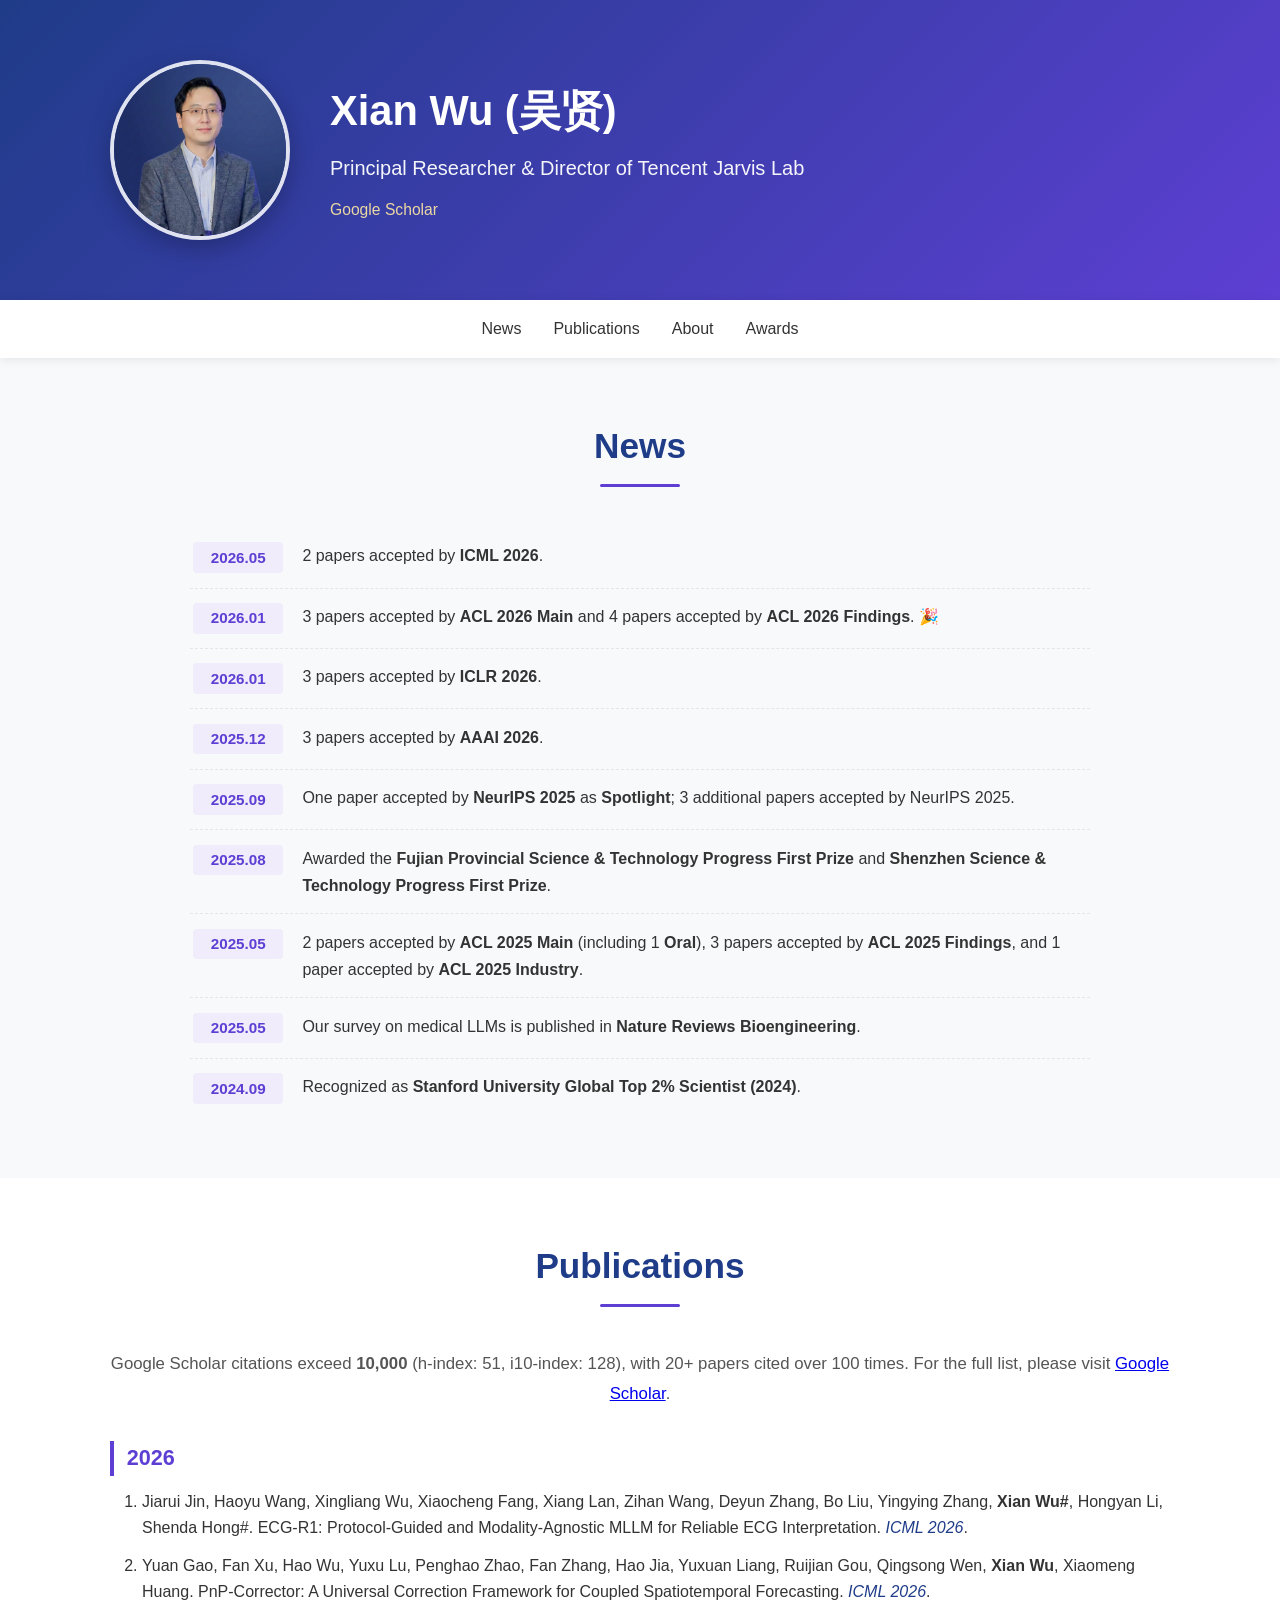
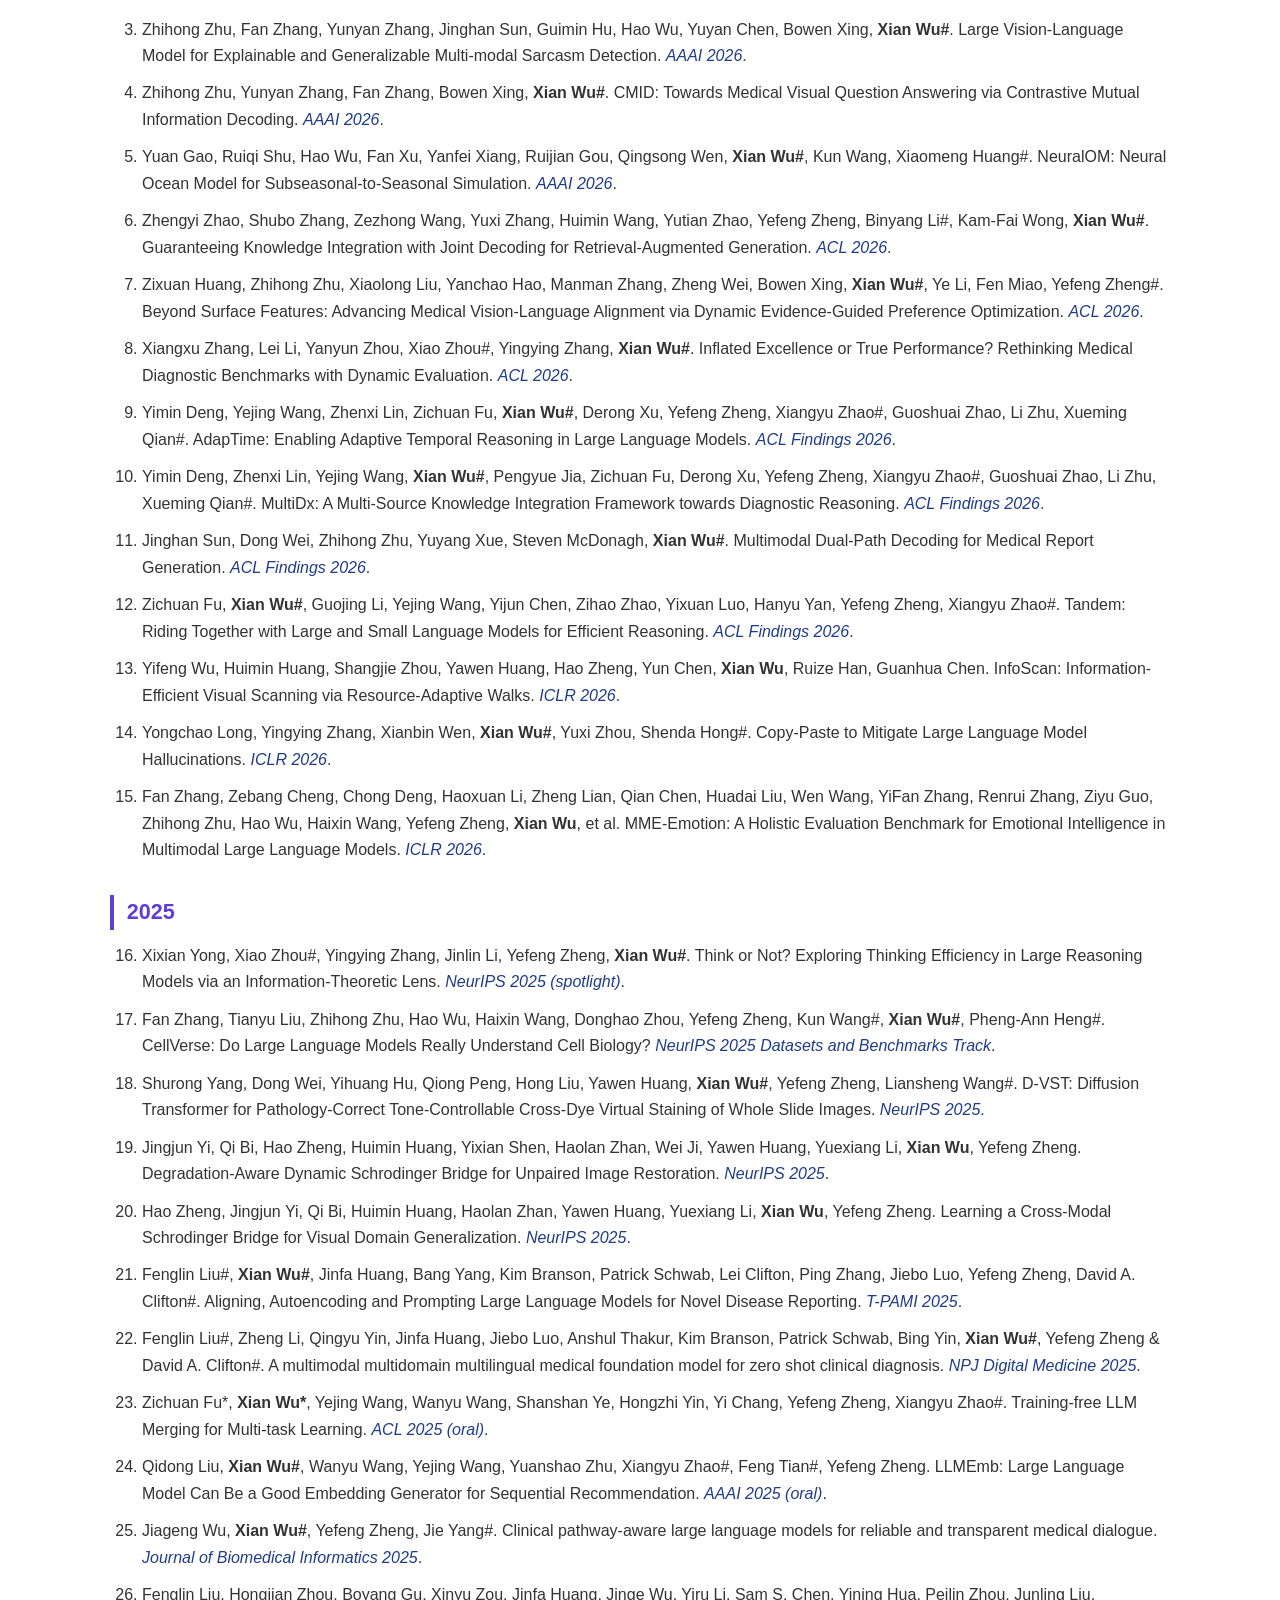
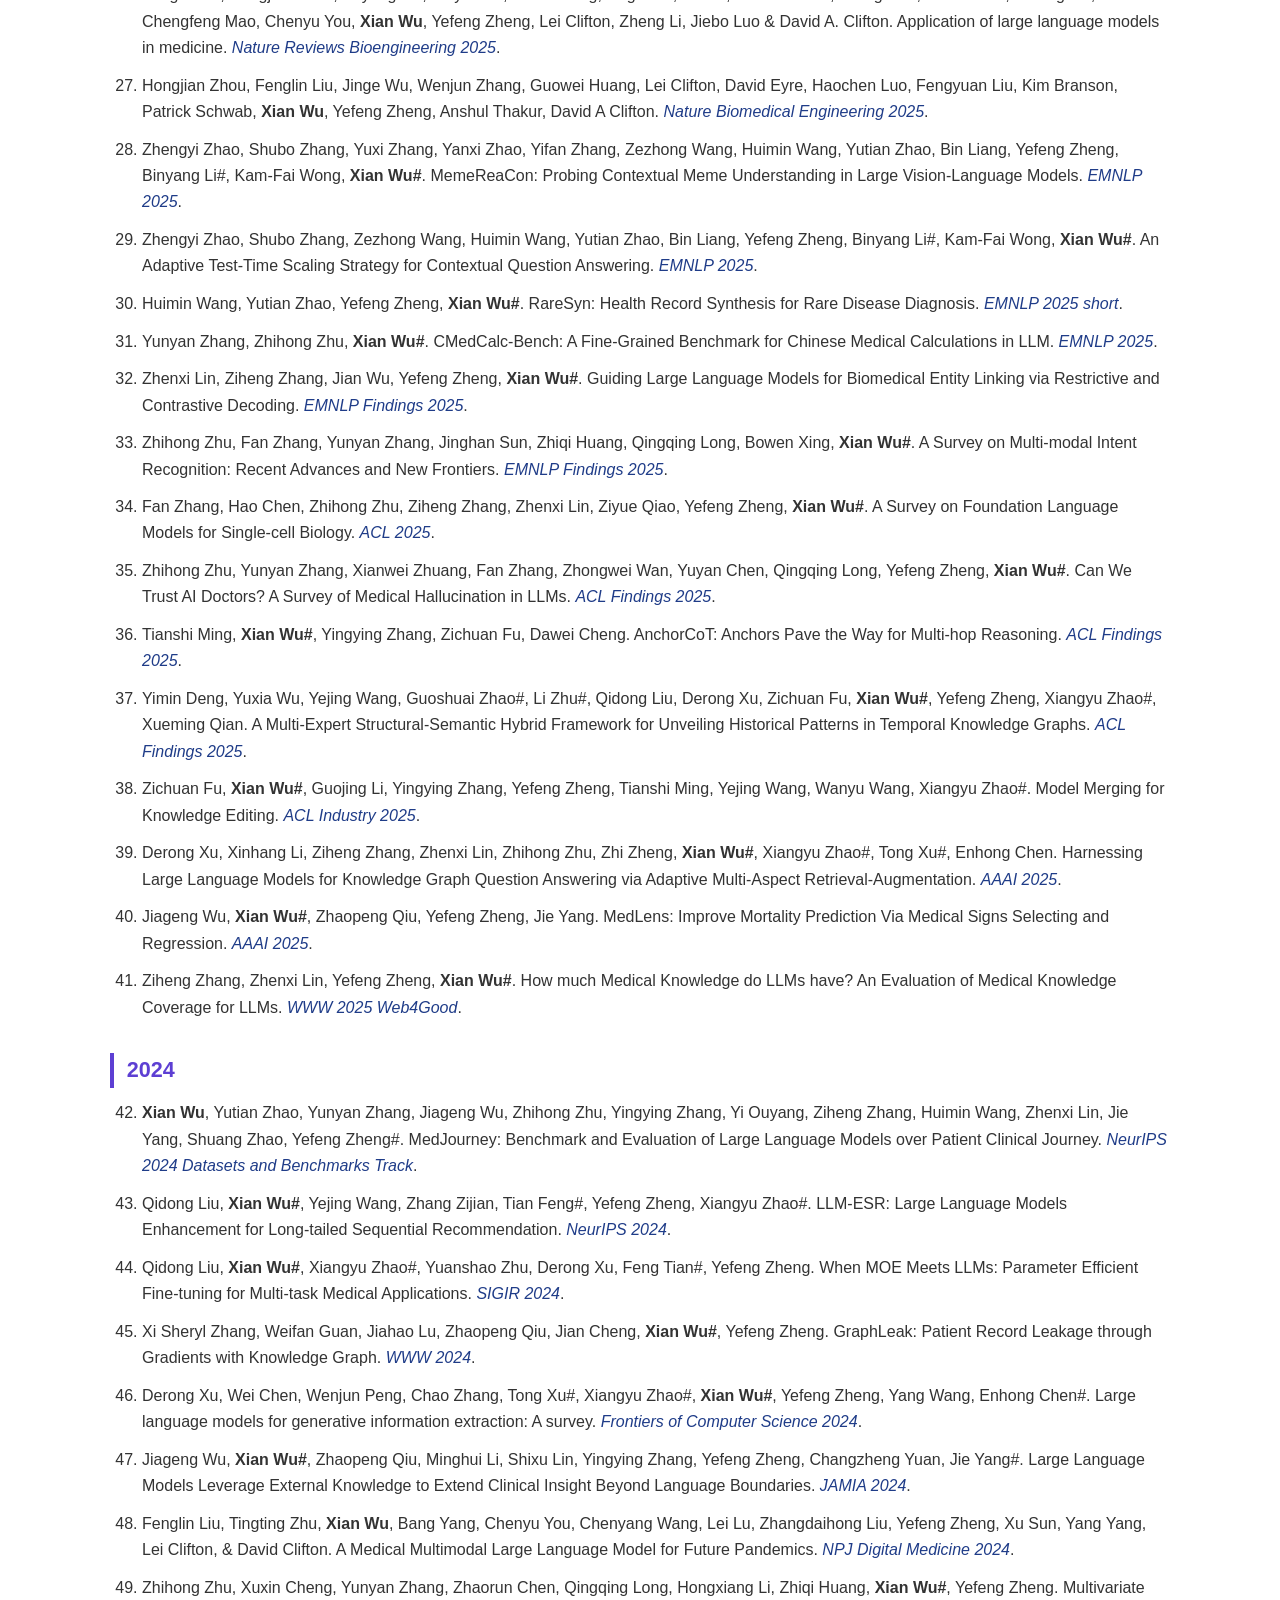
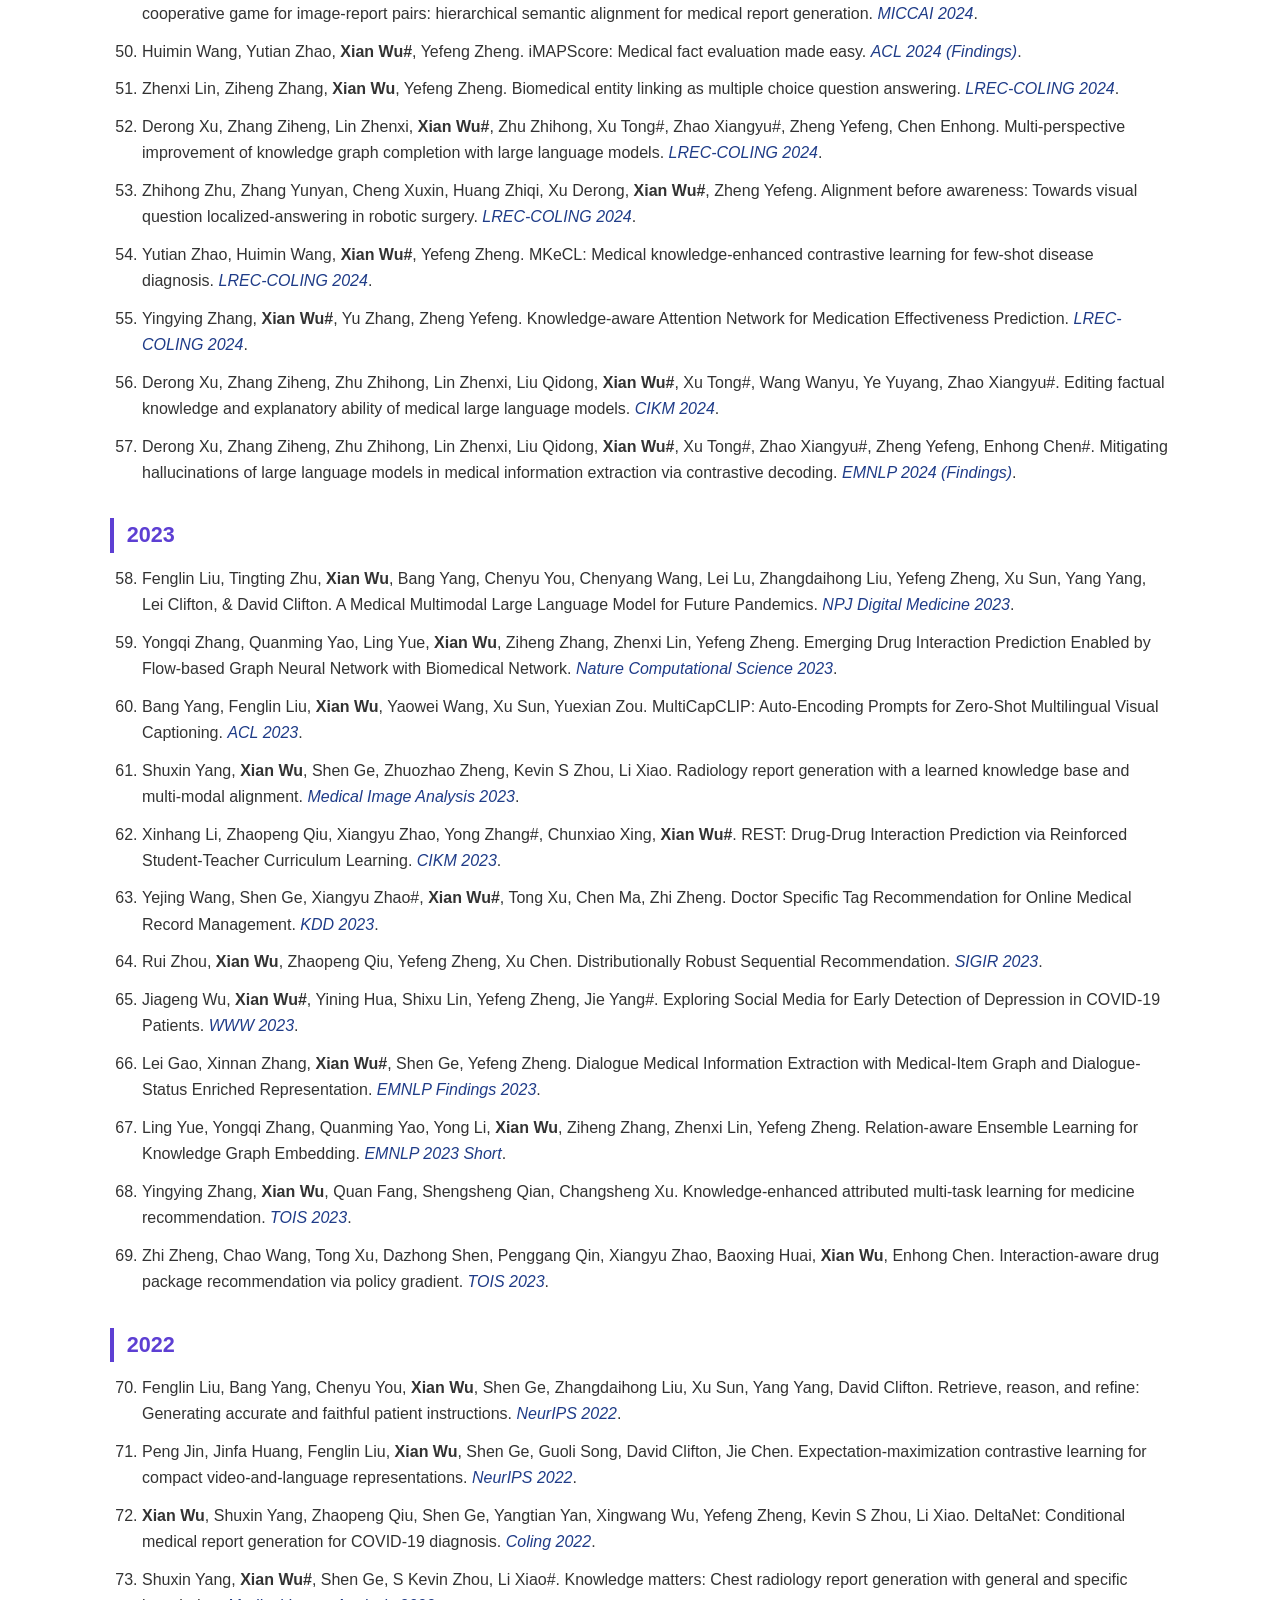
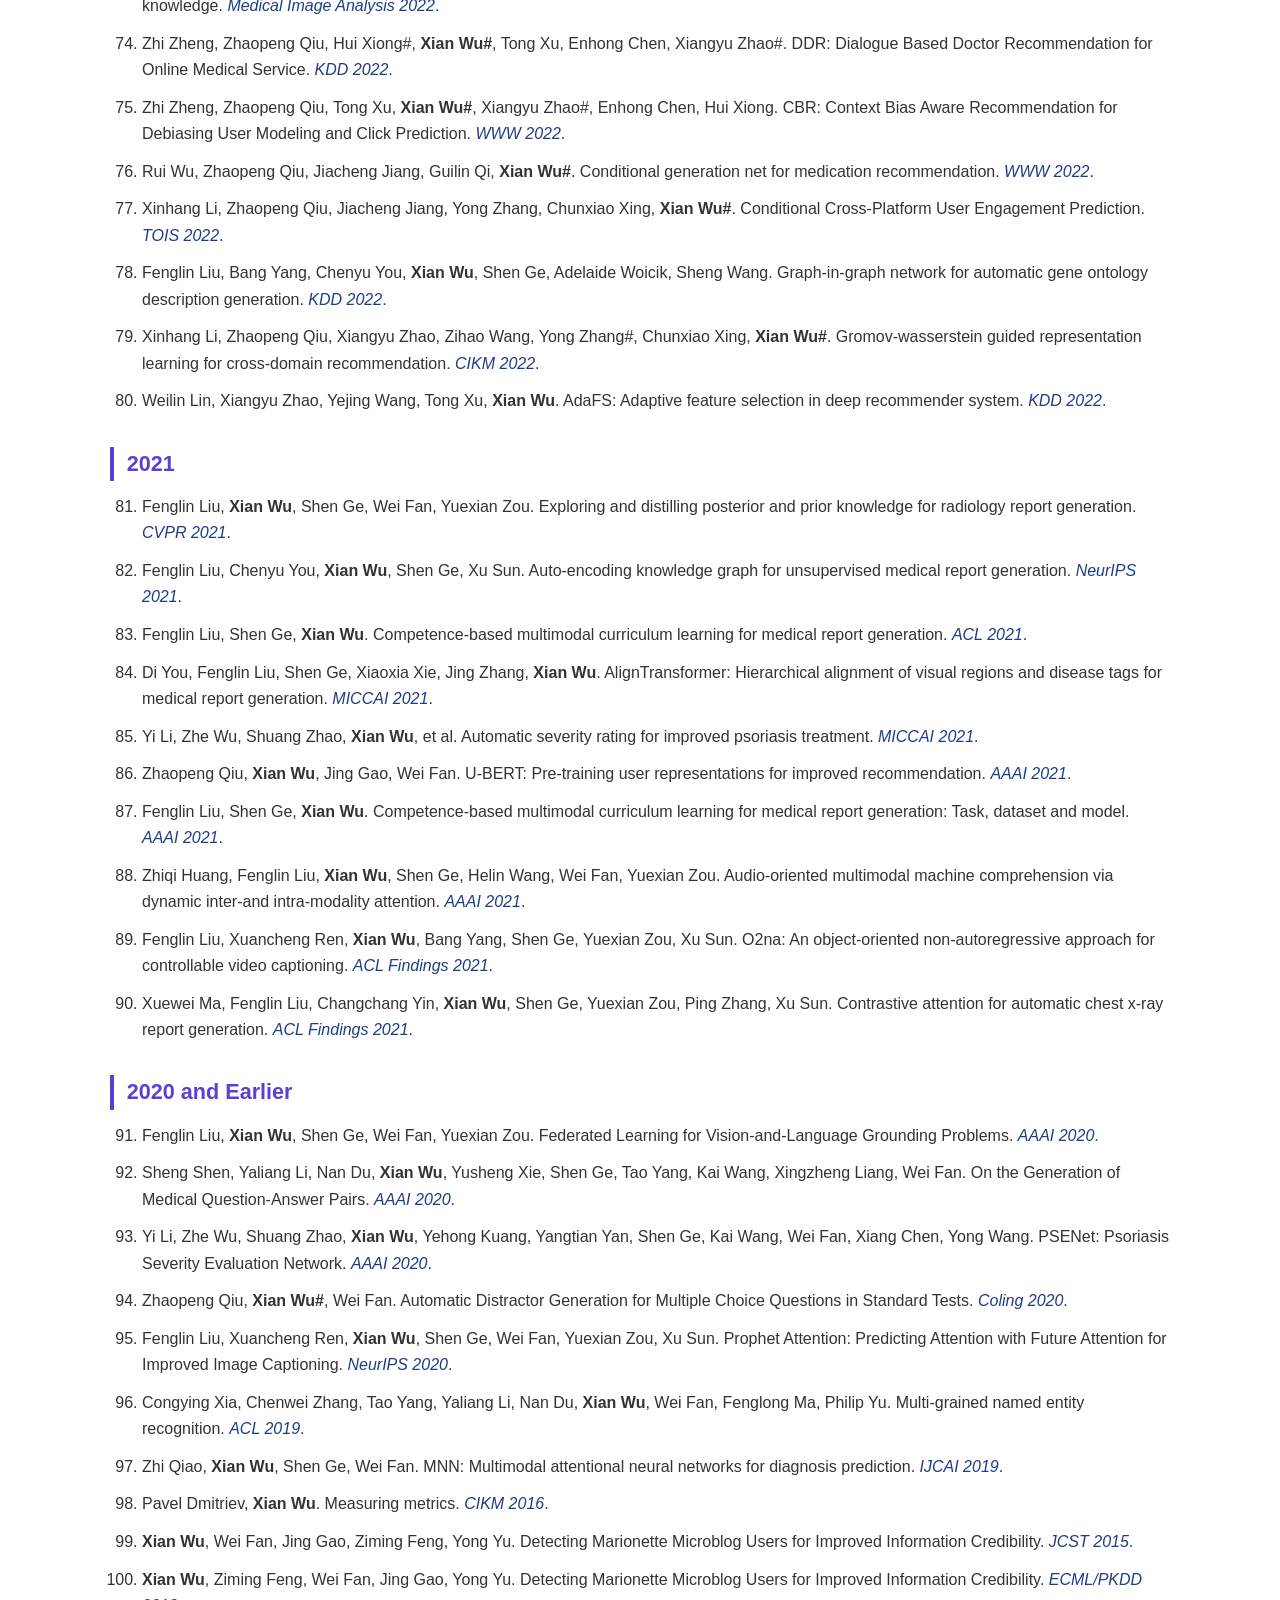
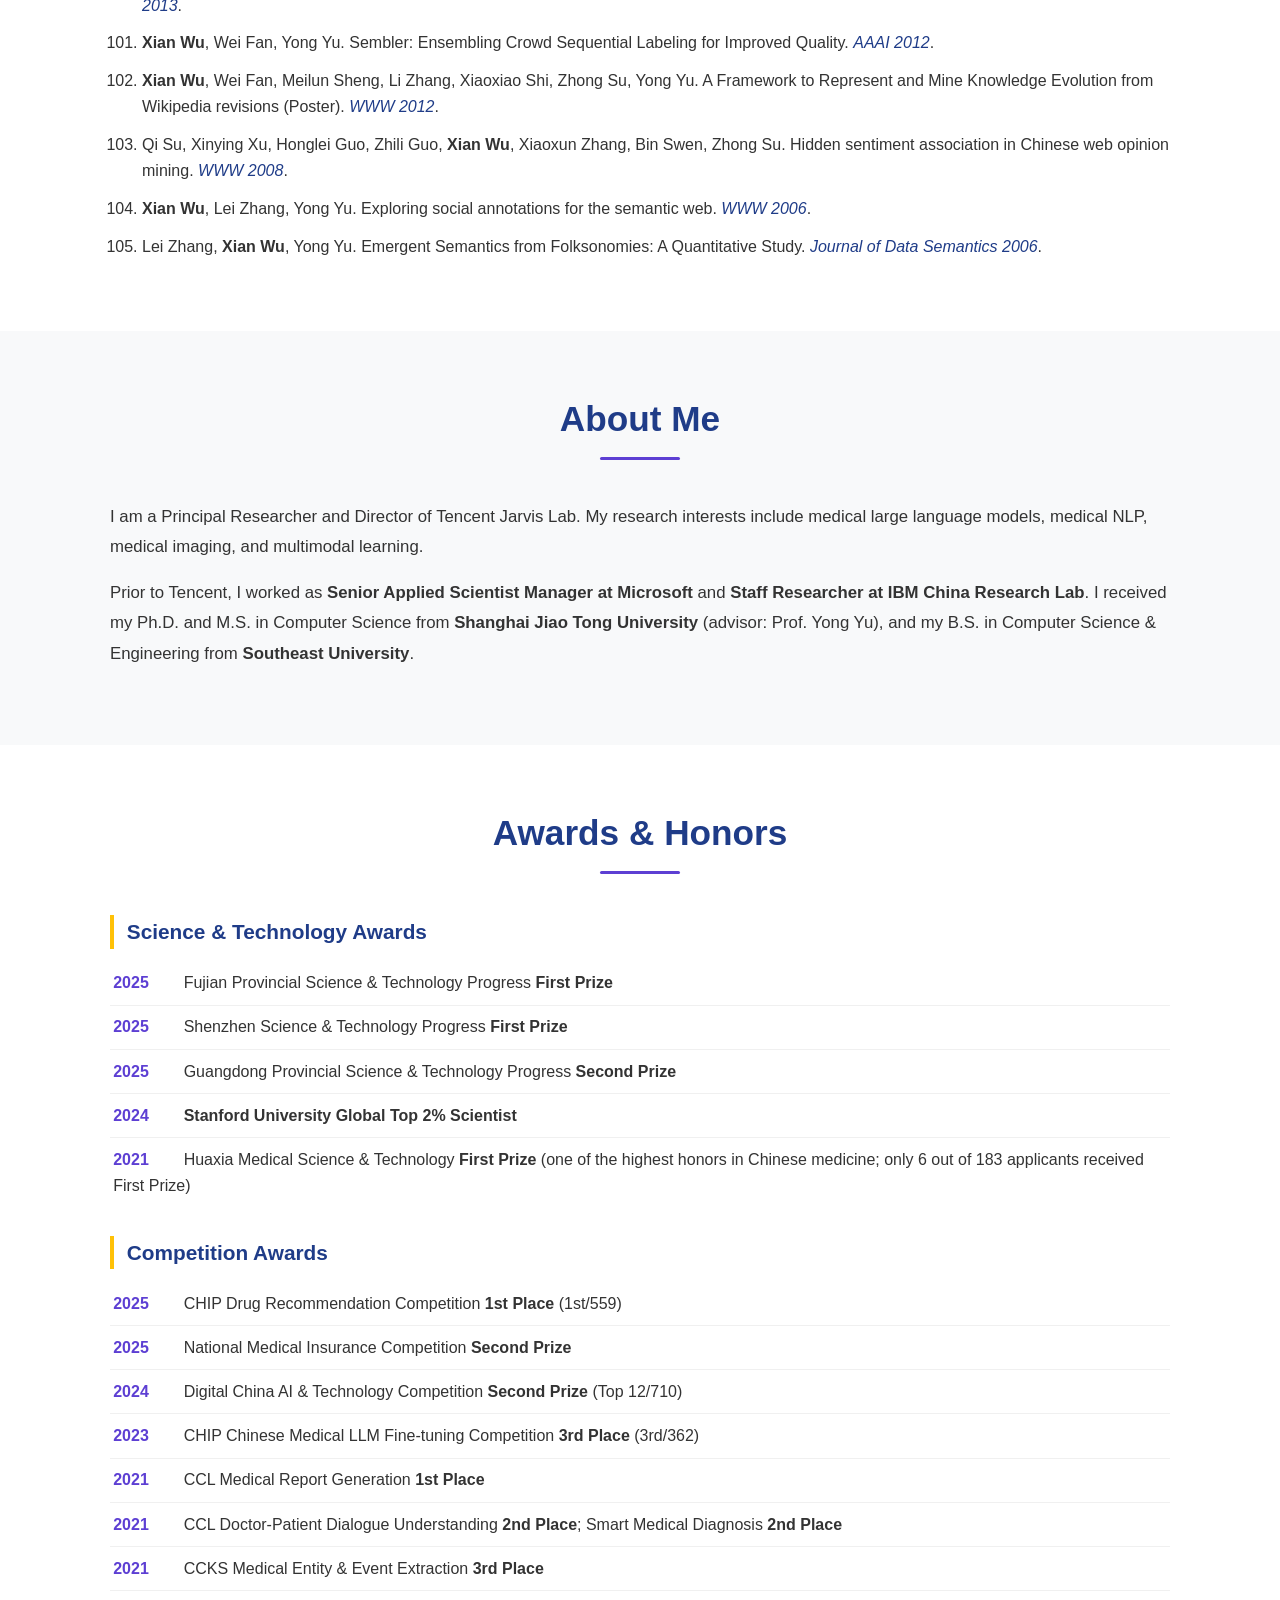
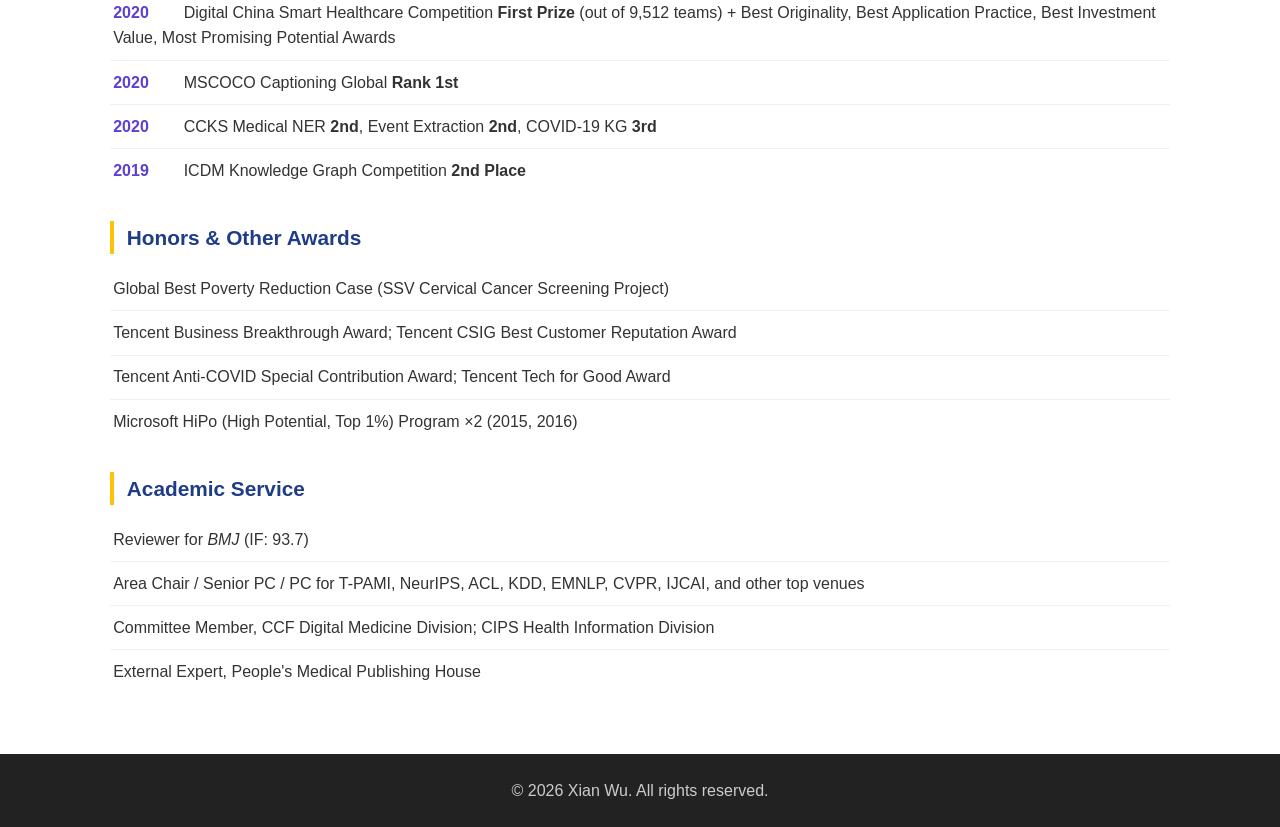
==== commit 6fe11a5f: "Add ICML 2026 publications" ====
--- a/index.html
+++ b/index.html
@@ -20,6 +20,7 @@
         </div>
     </header>
 
+    
     <nav class="navbar">
         <div class="container">
             <ul>
@@ -38,6 +39,10 @@
                 <h2>News</h2>
                 <ul class="news-list">
                     <li>
+                        <span class="news-date">2026.05</span>
+                        <span class="news-body">2 papers accepted by <strong>ICML 2026</strong>.</span>
+                    </li>
+                    <li>
                         <span class="news-date">2026.01</span>
                         <span class="news-body">3 papers accepted by <strong>ACL 2026 Main</strong> and 4 papers accepted by <strong>ACL 2026 Findings</strong>. 🎉</span>
                     </li>
@@ -84,6 +89,8 @@
 
                 <h3 class="pub-year">2026</h3>
                 <ol class="pub-list">
+                    <li>Jiarui Jin, Haoyu Wang, Xingliang Wu, Xiaocheng Fang, Xiang Lan, Zihan Wang, Deyun Zhang, Bo Liu, Yingying Zhang, <strong>Xian Wu#</strong>, Hongyan Li, Shenda Hong#. ECG-R1: Protocol-Guided and Modality-Agnostic MLLM for Reliable ECG Interpretation. <em>ICML 2026</em>.</li>
+                    <li>Yuan Gao, Fan Xu, Hao Wu, Yuxu Lu, Penghao Zhao, Fan Zhang, Hao Jia, Yuxuan Liang, Ruijian Gou, Qingsong Wen, <strong>Xian Wu</strong>, Xiaomeng Huang. PnP-Corrector: A Universal Correction Framework for Coupled Spatiotemporal Forecasting. <em>ICML 2026</em>.</li>
                     <li>Zhihong Zhu, Fan Zhang, Yunyan Zhang, Jinghan Sun, Guimin Hu, Hao Wu, Yuyan Chen, Bowen Xing, <strong>Xian Wu#</strong>. Large Vision-Language Model for Explainable and Generalizable Multi-modal Sarcasm Detection. <em>AAAI 2026</em>.</li>
                     <li>Zhihong Zhu, Yunyan Zhang, Fan Zhang, Bowen Xing, <strong>Xian Wu#</strong>. CMID: Towards Medical Visual Question Answering via Contrastive Mutual Information Decoding. <em>AAAI 2026</em>.</li>
                     <li>Yuan Gao, Ruiqi Shu, Hao Wu, Fan Xu, Yanfei Xiang, Ruijian Gou, Qingsong Wen, <strong>Xian Wu#</strong>, Kun Wang, Xiaomeng Huang#. NeuralOM: Neural Ocean Model for Subseasonal-to-Seasonal Simulation. <em>AAAI 2026</em>.</li>
@@ -100,7 +107,7 @@
                 </ol>
 
                 <h3 class="pub-year">2025</h3>
-                <ol class="pub-list" start="14">
+                <ol class="pub-list" start="16">
                     <li>Xixian Yong, Xiao Zhou#, Yingying Zhang, Jinlin Li, Yefeng Zheng, <strong>Xian Wu#</strong>. Think or Not? Exploring Thinking Efficiency in Large Reasoning Models via an Information-Theoretic Lens. <em>NeurIPS 2025 (spotlight)</em>.</li>
                     <li>Fan Zhang, Tianyu Liu, Zhihong Zhu, Hao Wu, Haixin Wang, Donghao Zhou, Yefeng Zheng, Kun Wang#, <strong>Xian Wu#</strong>, Pheng-Ann Heng#. CellVerse: Do Large Language Models Really Understand Cell Biology? <em>NeurIPS 2025 Datasets and Benchmarks Track</em>.</li>
                     <li>Shurong Yang, Dong Wei, Yihuang Hu, Qiong Peng, Hong Liu, Yawen Huang, <strong>Xian Wu#</strong>, Yefeng Zheng, Liansheng Wang#. D-VST: Diffusion Transformer for Pathology-Correct Tone-Controllable Cross-Dye Virtual Staining of Whole Slide Images. <em>NeurIPS 2025</em>.</li>
@@ -130,7 +137,7 @@
                 </ol>
 
                 <h3 class="pub-year">2024</h3>
-                <ol class="pub-list" start="40">
+                <ol class="pub-list" start="42">
                     <li><strong>Xian Wu</strong>, Yutian Zhao, Yunyan Zhang, Jiageng Wu, Zhihong Zhu, Yingying Zhang, Yi Ouyang, Ziheng Zhang, Huimin Wang, Zhenxi Lin, Jie Yang, Shuang Zhao, Yefeng Zheng#. MedJourney: Benchmark and Evaluation of Large Language Models over Patient Clinical Journey. <em>NeurIPS 2024 Datasets and Benchmarks Track</em>.</li>
                     <li>Qidong Liu, <strong>Xian Wu#</strong>, Yejing Wang, Zhang Zijian, Tian Feng#, Yefeng Zheng, Xiangyu Zhao#. LLM-ESR: Large Language Models Enhancement for Long-tailed Sequential Recommendation. <em>NeurIPS 2024</em>.</li>
                     <li>Qidong Liu, <strong>Xian Wu#</strong>, Xiangyu Zhao#, Yuanshao Zhu, Derong Xu, Feng Tian#, Yefeng Zheng. When MOE Meets LLMs: Parameter Efficient Fine-tuning for Multi-task Medical Applications. <em>SIGIR 2024</em>.</li>
@@ -150,7 +157,7 @@
                 </ol>
 
                 <h3 class="pub-year">2023</h3>
-                <ol class="pub-list" start="56">
+                <ol class="pub-list" start="58">
                     <li>Fenglin Liu, Tingting Zhu, <strong>Xian Wu</strong>, Bang Yang, Chenyu You, Chenyang Wang, Lei Lu, Zhangdaihong Liu, Yefeng Zheng, Xu Sun, Yang Yang, Lei Clifton, &amp; David Clifton. A Medical Multimodal Large Language Model for Future Pandemics. <em>NPJ Digital Medicine 2023</em>.</li>
                     <li>Yongqi Zhang, Quanming Yao, Ling Yue, <strong>Xian Wu</strong>, Ziheng Zhang, Zhenxi Lin, Yefeng Zheng. Emerging Drug Interaction Prediction Enabled by Flow-based Graph Neural Network with Biomedical Network. <em>Nature Computational Science 2023</em>.</li>
                     <li>Bang Yang, Fenglin Liu, <strong>Xian Wu</strong>, Yaowei Wang, Xu Sun, Yuexian Zou. MultiCapCLIP: Auto-Encoding Prompts for Zero-Shot Multilingual Visual Captioning. <em>ACL 2023</em>.</li>
@@ -166,7 +173,7 @@
                 </ol>
 
                 <h3 class="pub-year">2022</h3>
-                <ol class="pub-list" start="68">
+                <ol class="pub-list" start="70">
                     <li>Fenglin Liu, Bang Yang, Chenyu You, <strong>Xian Wu</strong>, Shen Ge, Zhangdaihong Liu, Xu Sun, Yang Yang, David Clifton. Retrieve, reason, and refine: Generating accurate and faithful patient instructions. <em>NeurIPS 2022</em>.</li>
                     <li>Peng Jin, Jinfa Huang, Fenglin Liu, <strong>Xian Wu</strong>, Shen Ge, Guoli Song, David Clifton, Jie Chen. Expectation-maximization contrastive learning for compact video-and-language representations. <em>NeurIPS 2022</em>.</li>
                     <li><strong>Xian Wu</strong>, Shuxin Yang, Zhaopeng Qiu, Shen Ge, Yangtian Yan, Xingwang Wu, Yefeng Zheng, Kevin S Zhou, Li Xiao. DeltaNet: Conditional medical report generation for COVID-19 diagnosis. <em>Coling 2022</em>.</li>
@@ -181,7 +188,7 @@
                 </ol>
 
                 <h3 class="pub-year">2021</h3>
-                <ol class="pub-list" start="79">
+                <ol class="pub-list" start="81">
                     <li>Fenglin Liu, <strong>Xian Wu</strong>, Shen Ge, Wei Fan, Yuexian Zou. Exploring and distilling posterior and prior knowledge for radiology report generation. <em>CVPR 2021</em>.</li>
                     <li>Fenglin Liu, Chenyu You, <strong>Xian Wu</strong>, Shen Ge, Xu Sun. Auto-encoding knowledge graph for unsupervised medical report generation. <em>NeurIPS 2021</em>.</li>
                     <li>Fenglin Liu, Shen Ge, <strong>Xian Wu</strong>. Competence-based multimodal curriculum learning for medical report generation. <em>ACL 2021</em>.</li>
@@ -195,7 +202,7 @@
                 </ol>
 
                 <h3 class="pub-year">2020 and Earlier</h3>
-                <ol class="pub-list" start="89">
+                <ol class="pub-list" start="91">
                     <li>Fenglin Liu, <strong>Xian Wu</strong>, Shen Ge, Wei Fan, Yuexian Zou. Federated Learning for Vision-and-Language Grounding Problems. <em>AAAI 2020</em>.</li>
                     <li>Sheng Shen, Yaliang Li, Nan Du, <strong>Xian Wu</strong>, Yusheng Xie, Shen Ge, Tao Yang, Kai Wang, Xingzheng Liang, Wei Fan. On the Generation of Medical Question-Answer Pairs. <em>AAAI 2020</em>.</li>
                     <li>Yi Li, Zhe Wu, Shuang Zhao, <strong>Xian Wu</strong>, Yehong Kuang, Yangtian Yan, Shen Ge, Kai Wang, Wei Fan, Xiang Chen, Yong Wang. PSENet: Psoriasis Severity Evaluation Network. <em>AAAI 2020</em>.</li>
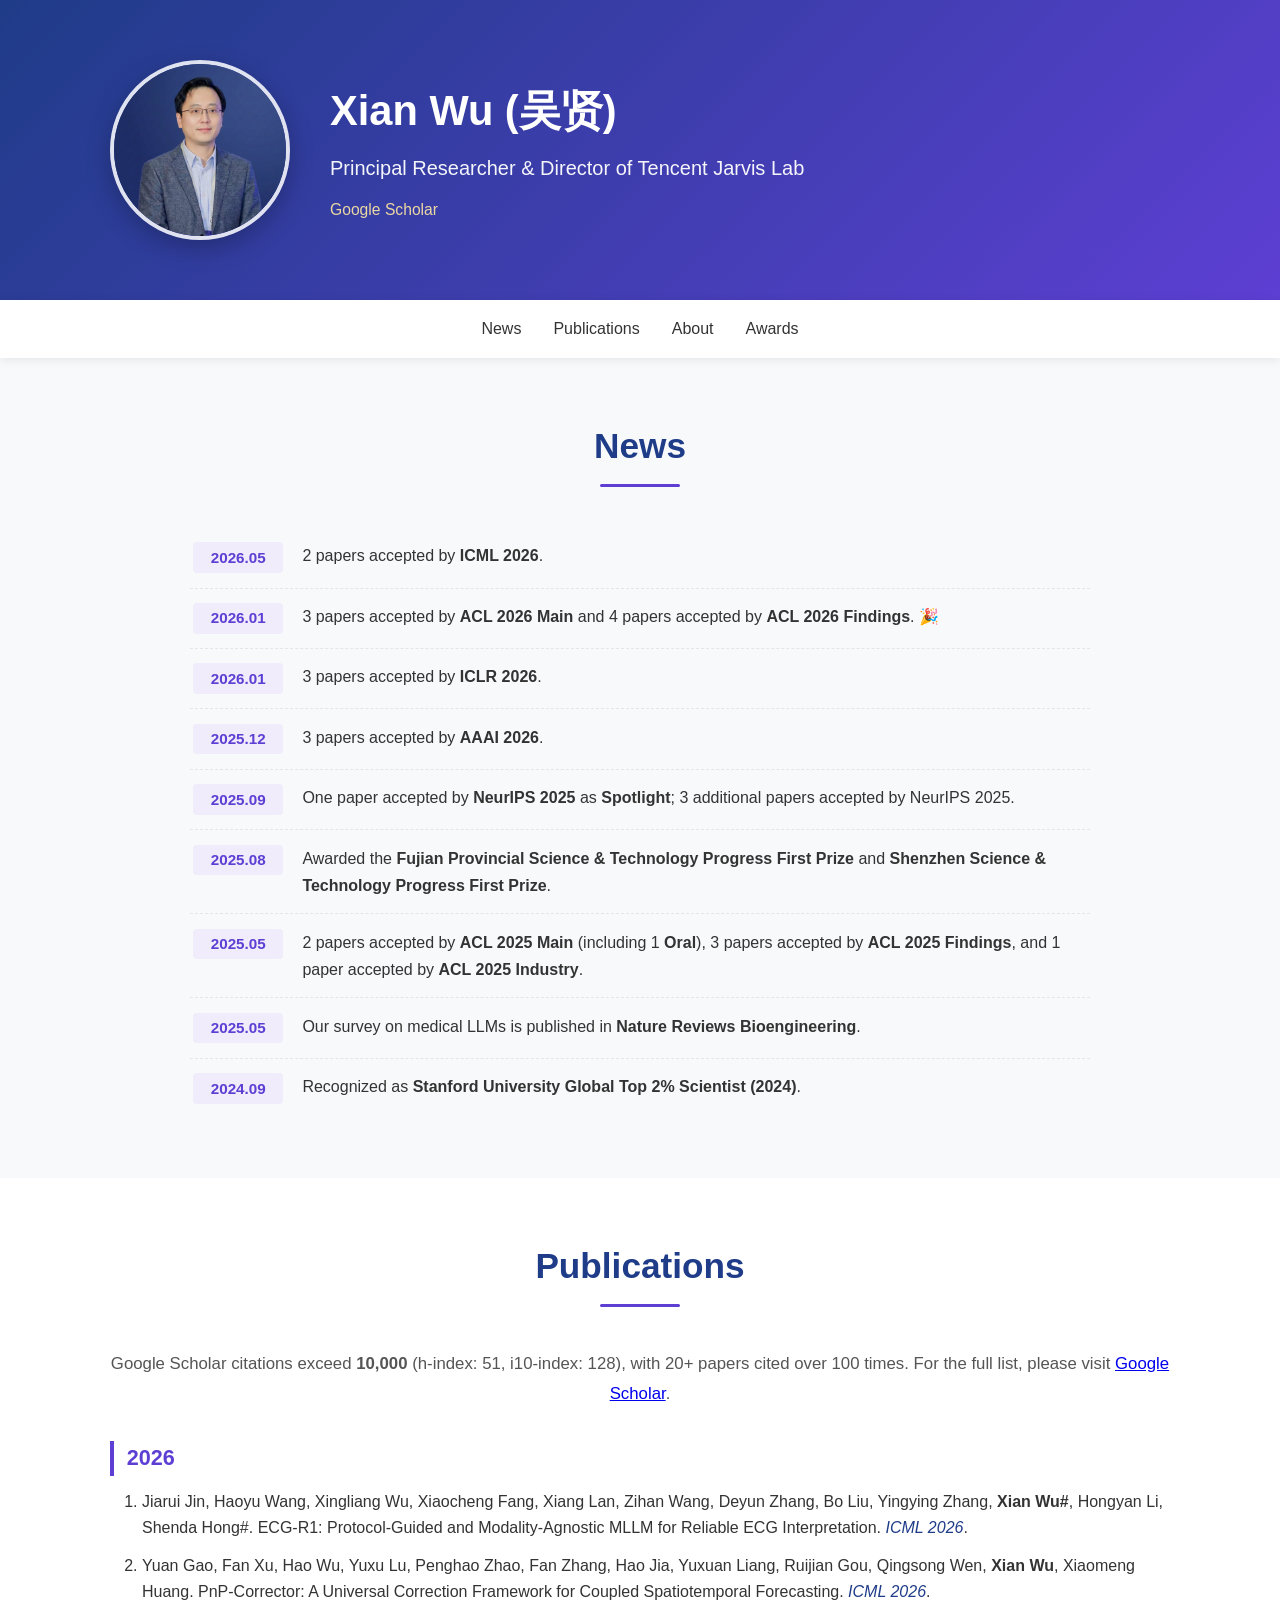
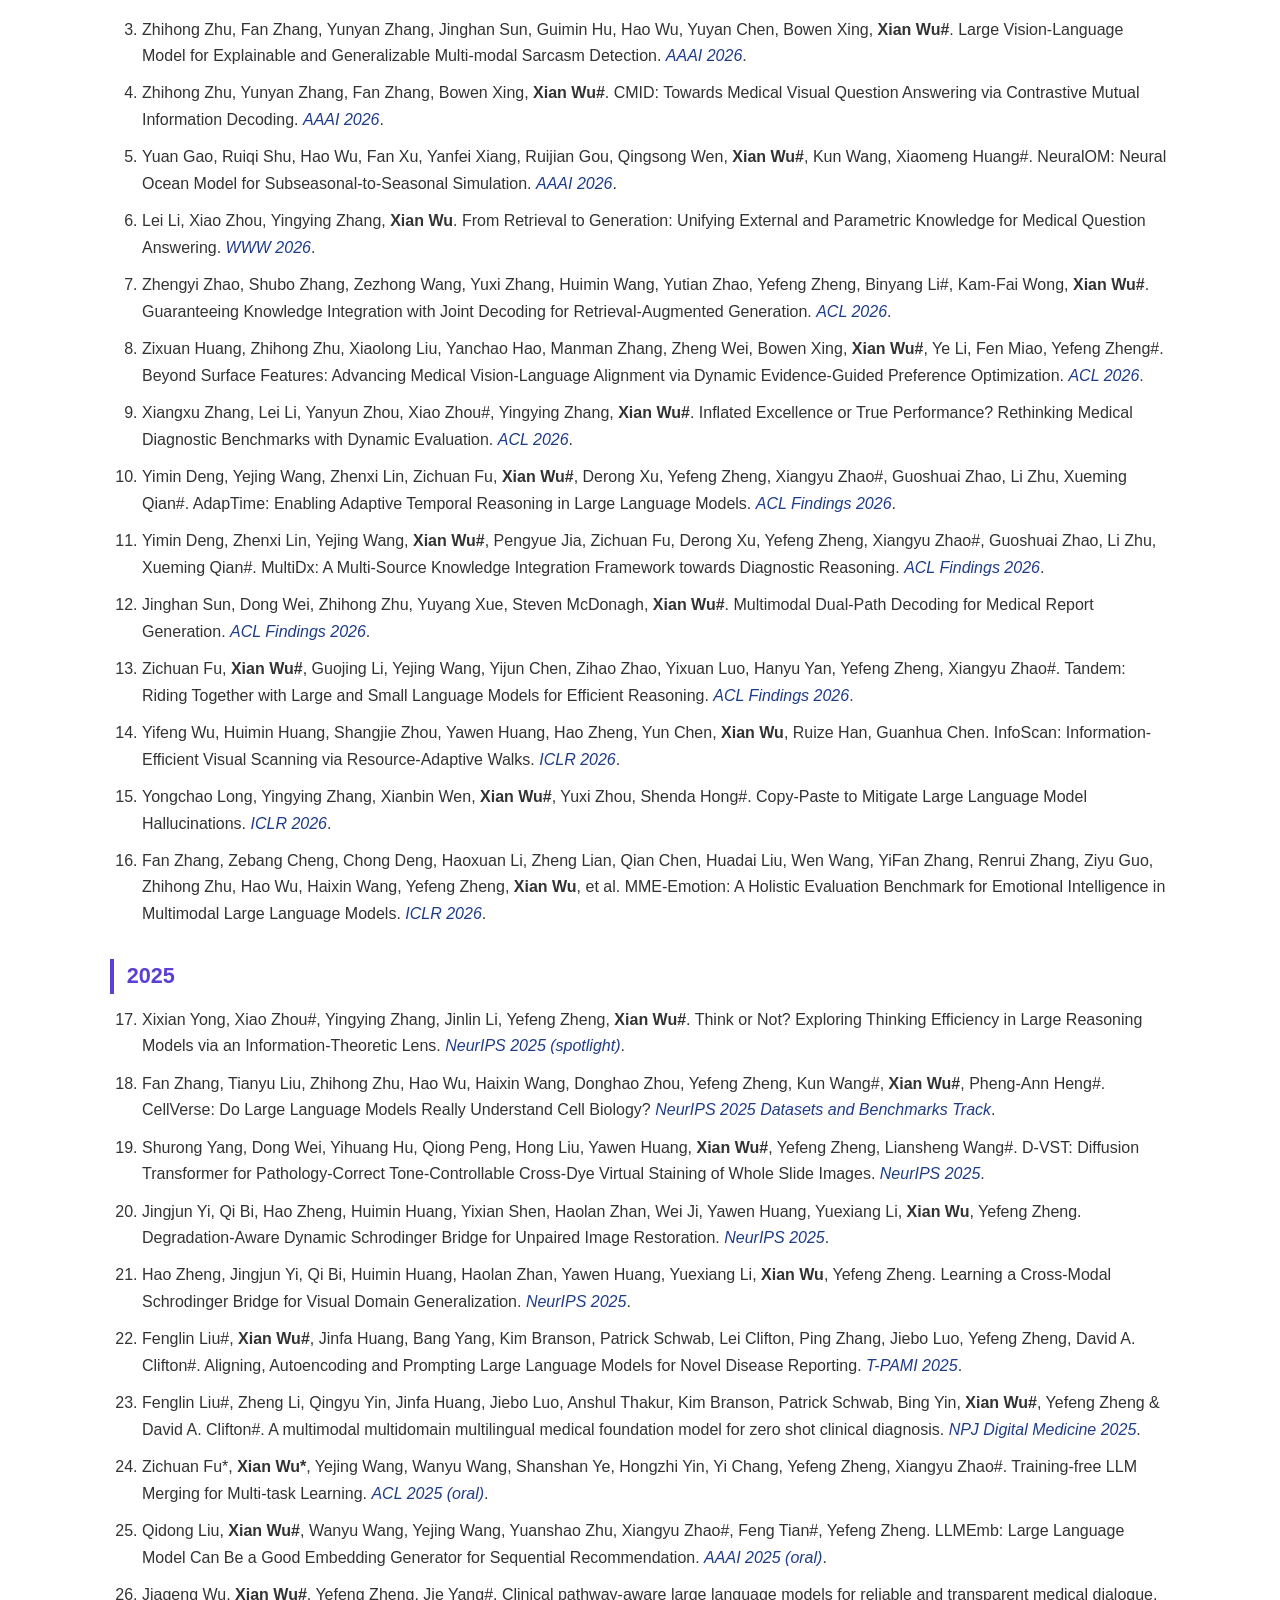
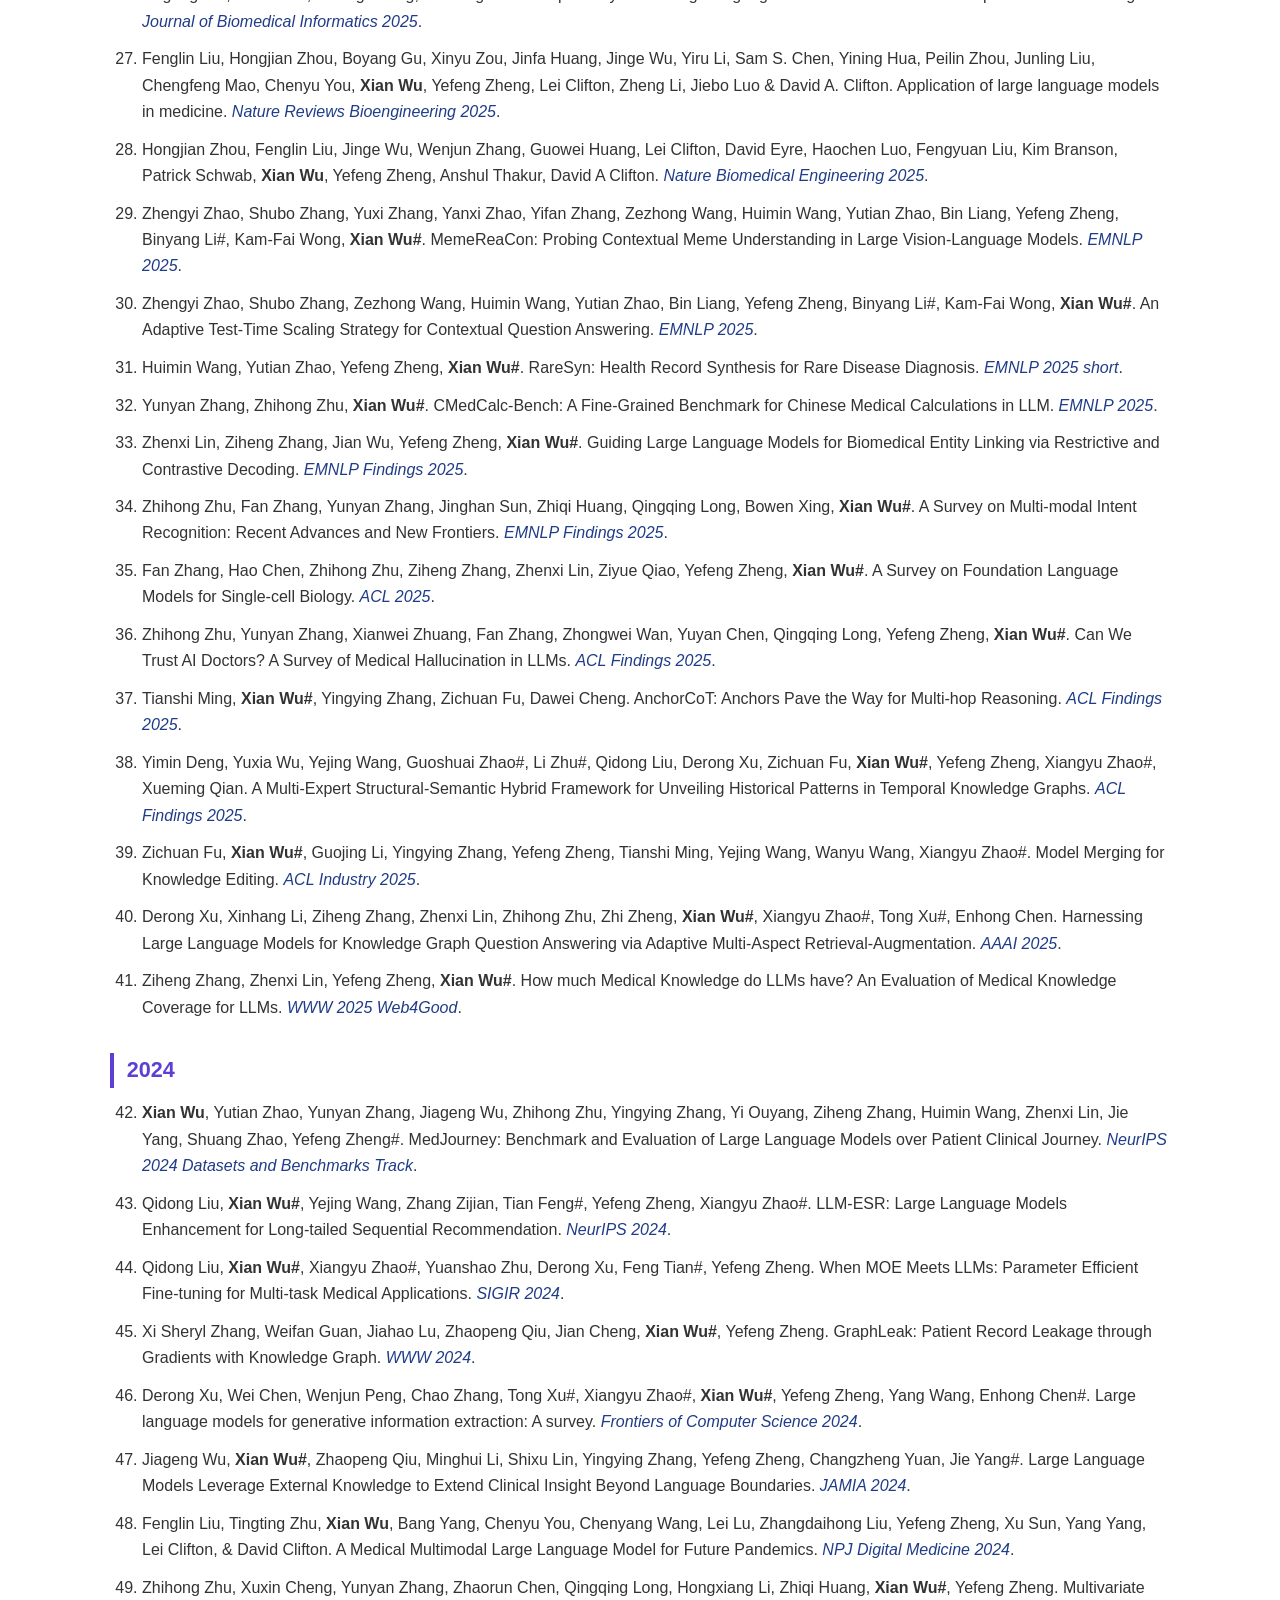
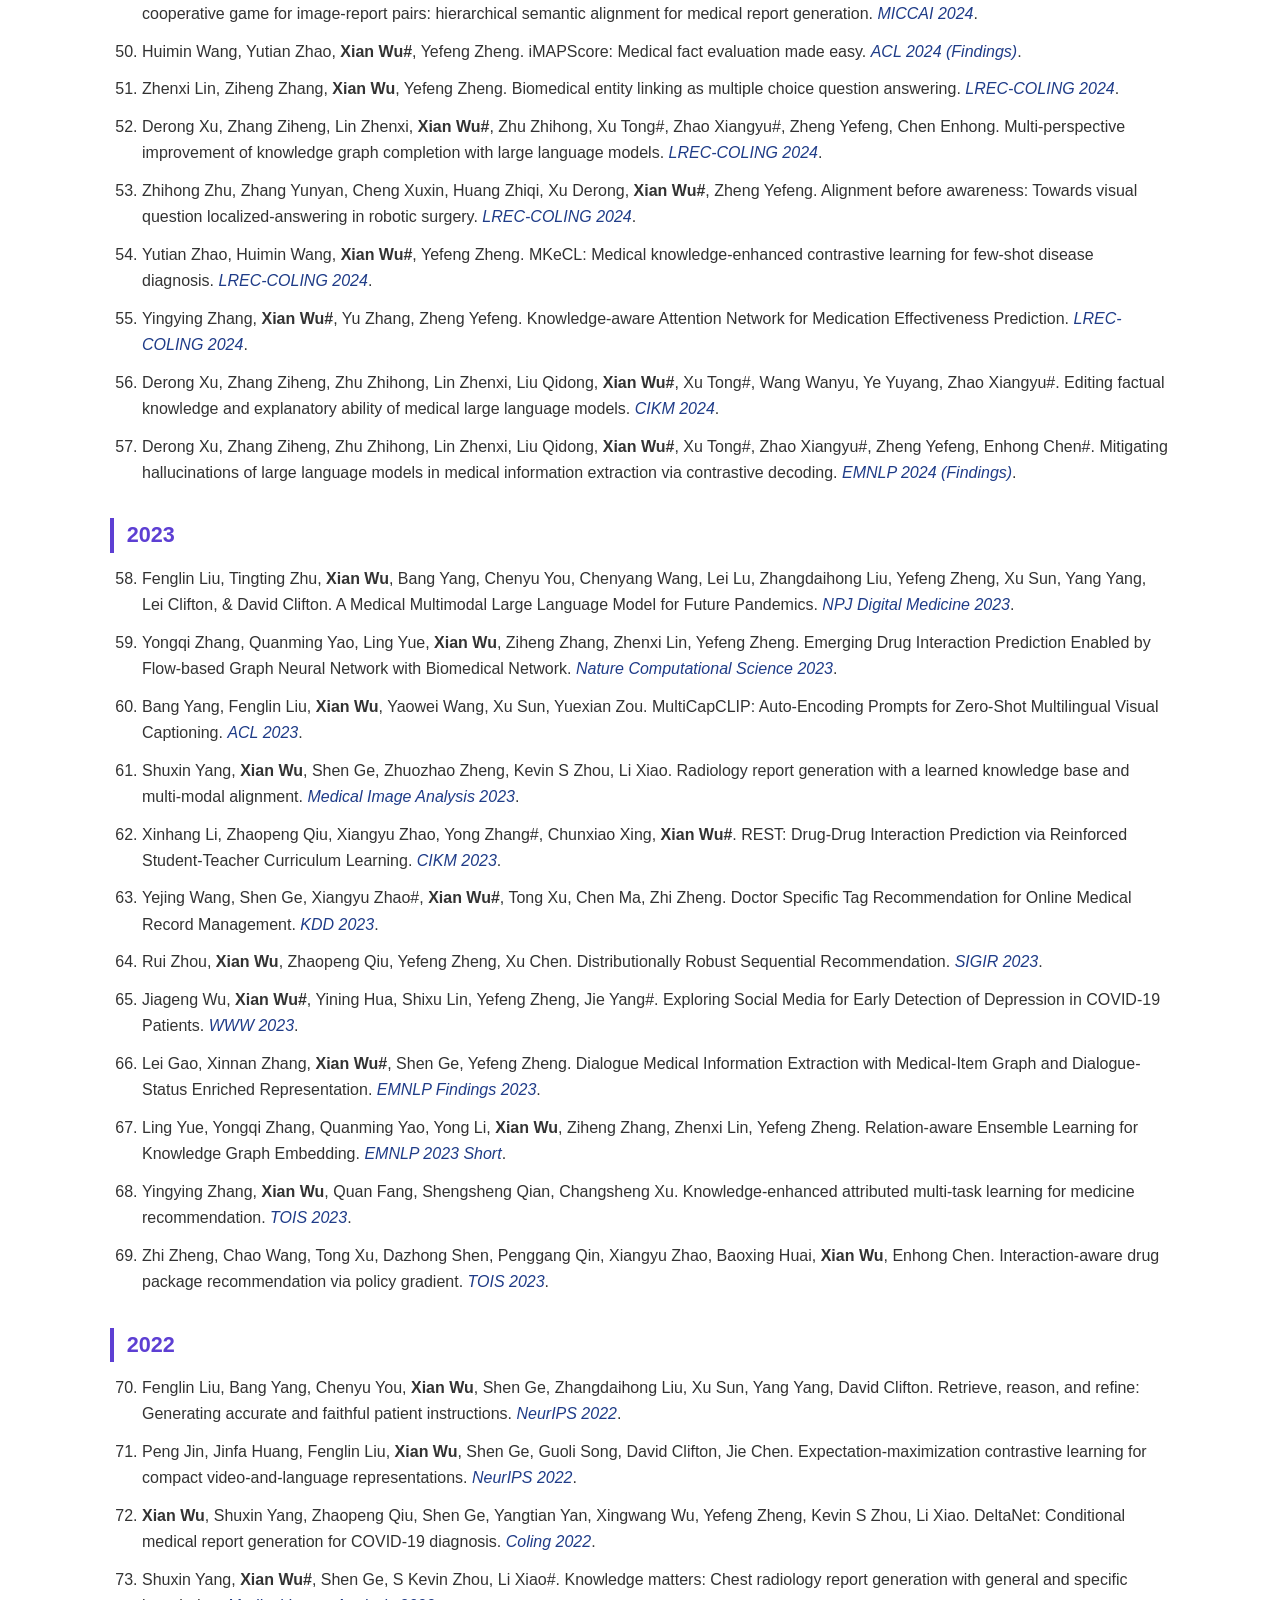
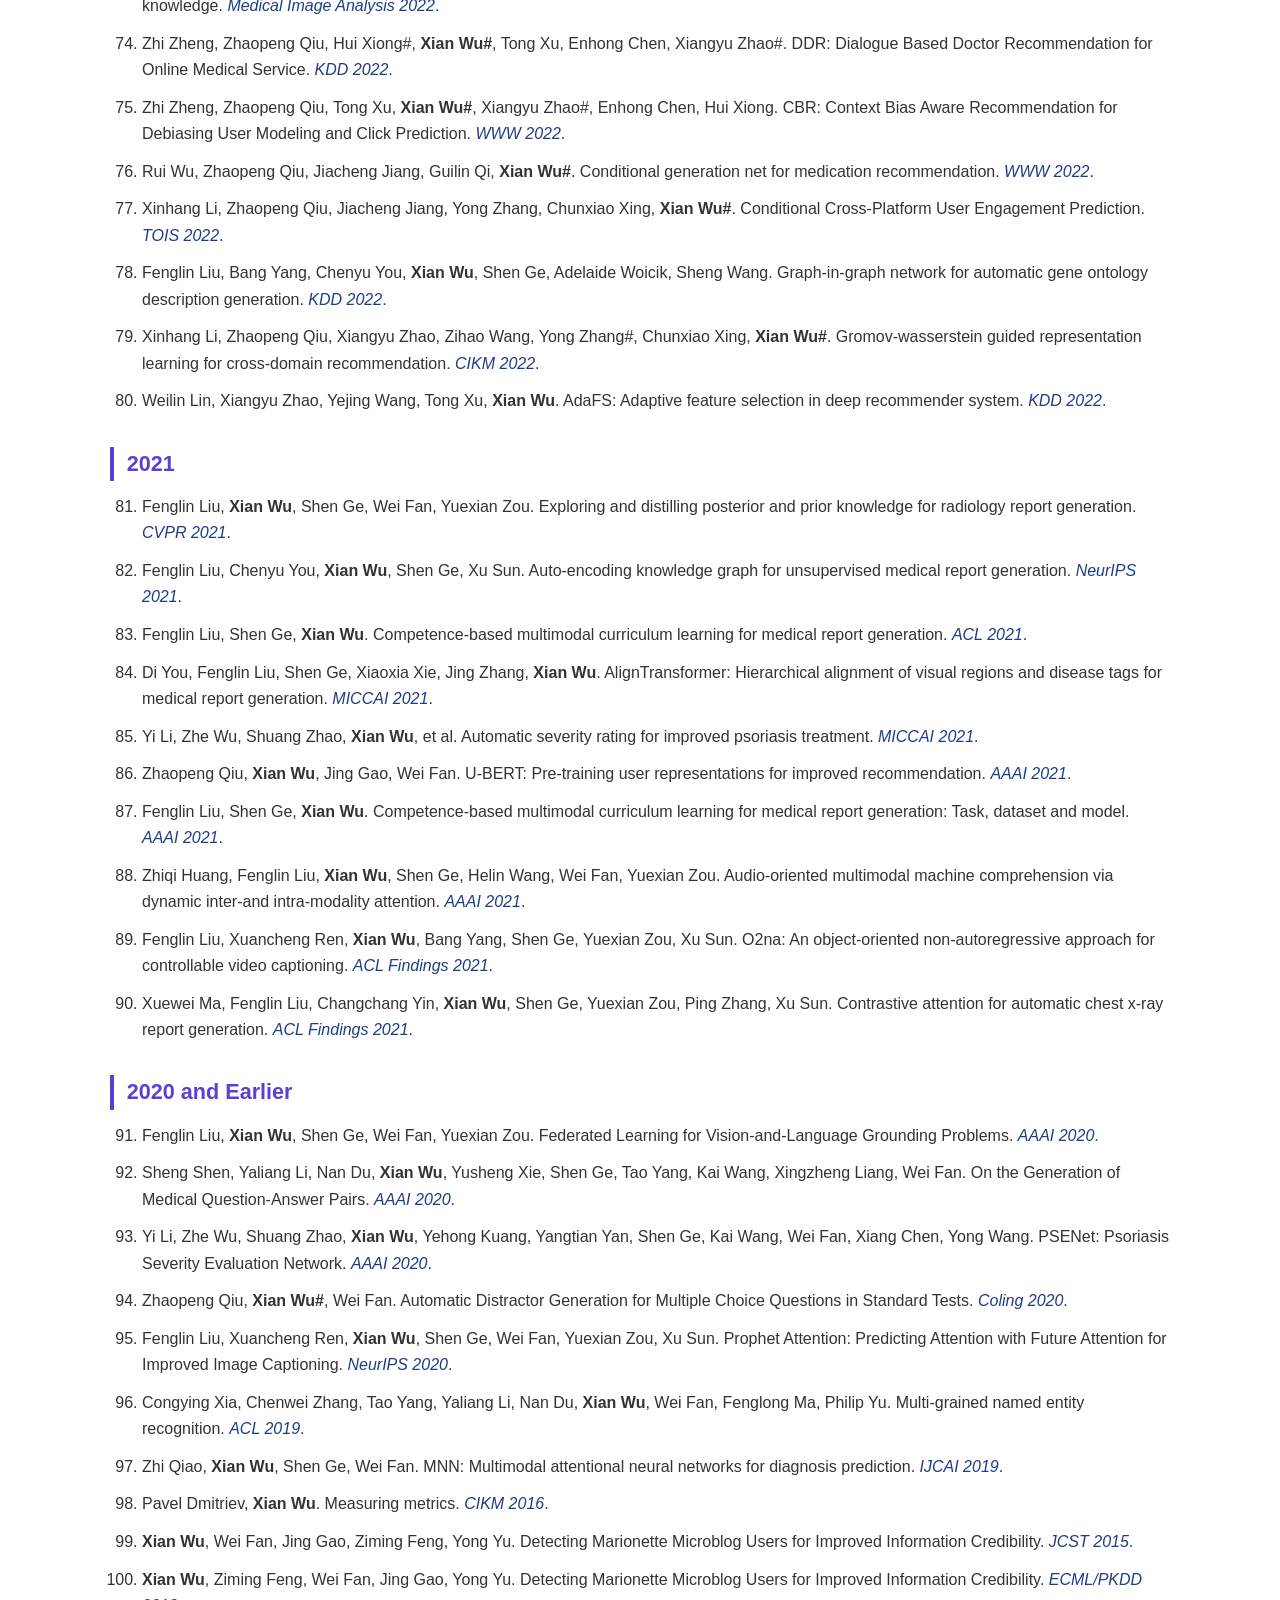
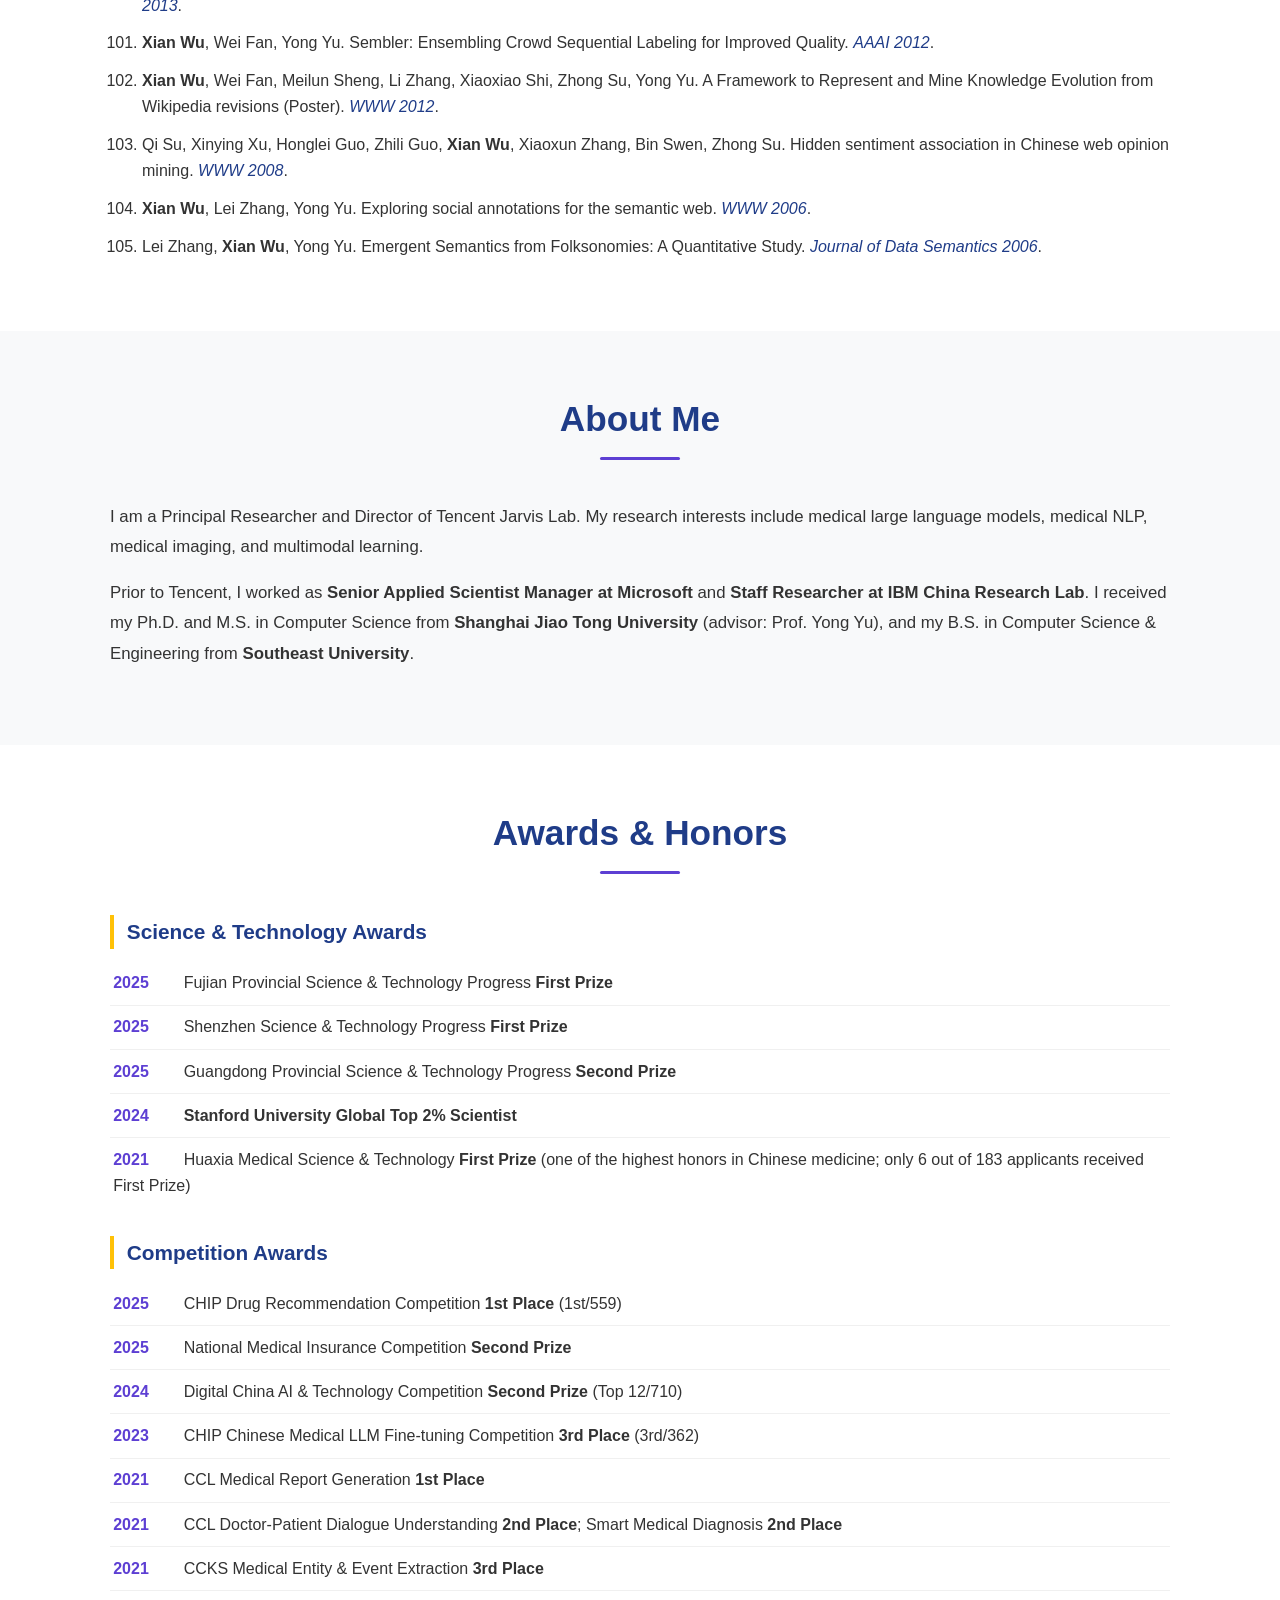
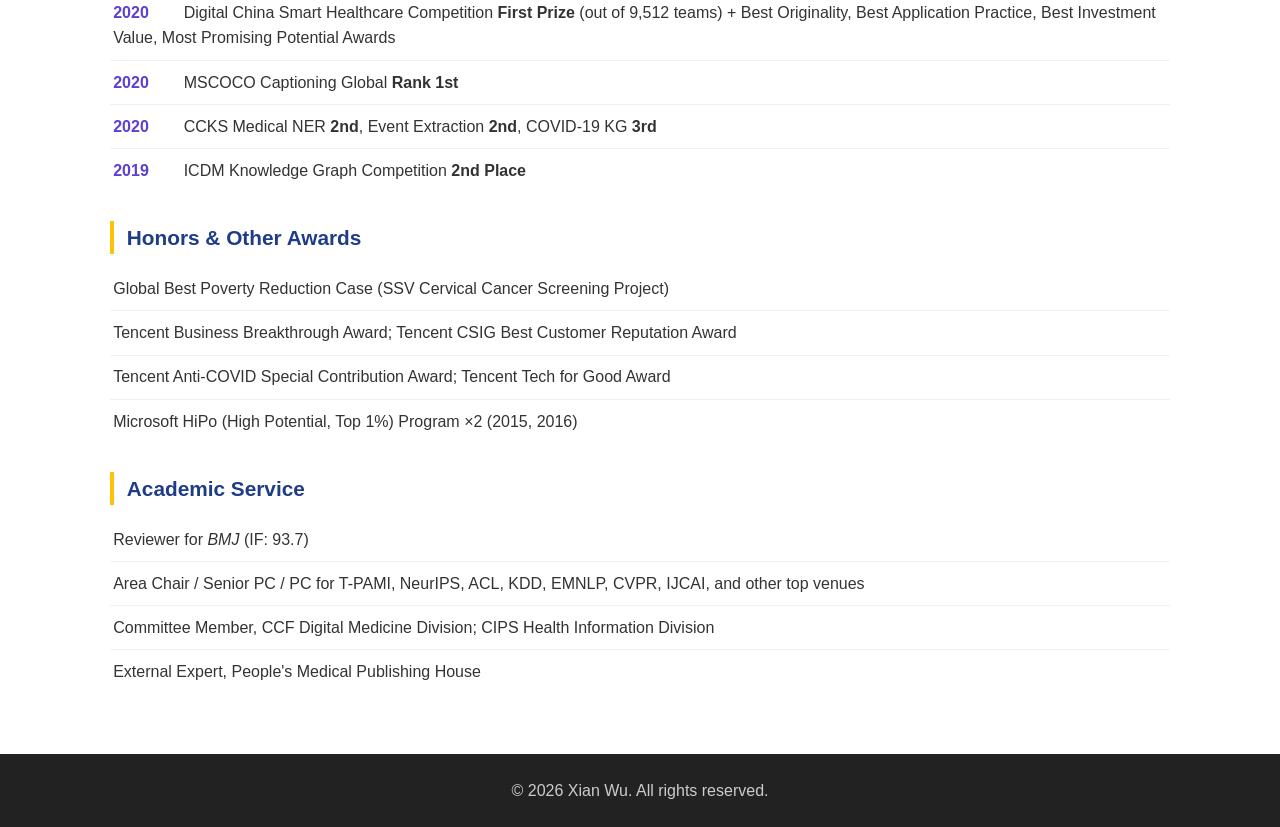
==== commit 2c9a38ab: "Add WWW 2026 paper; remove MedLens; adjust 2025 numbering" ====
--- a/index.html
+++ b/index.html
@@ -94,6 +94,7 @@
                     <li>Zhihong Zhu, Fan Zhang, Yunyan Zhang, Jinghan Sun, Guimin Hu, Hao Wu, Yuyan Chen, Bowen Xing, <strong>Xian Wu#</strong>. Large Vision-Language Model for Explainable and Generalizable Multi-modal Sarcasm Detection. <em>AAAI 2026</em>.</li>
                     <li>Zhihong Zhu, Yunyan Zhang, Fan Zhang, Bowen Xing, <strong>Xian Wu#</strong>. CMID: Towards Medical Visual Question Answering via Contrastive Mutual Information Decoding. <em>AAAI 2026</em>.</li>
                     <li>Yuan Gao, Ruiqi Shu, Hao Wu, Fan Xu, Yanfei Xiang, Ruijian Gou, Qingsong Wen, <strong>Xian Wu#</strong>, Kun Wang, Xiaomeng Huang#. NeuralOM: Neural Ocean Model for Subseasonal-to-Seasonal Simulation. <em>AAAI 2026</em>.</li>
+                    <li>Lei Li, Xiao Zhou, Yingying Zhang, <strong>Xian Wu</strong>. From Retrieval to Generation: Unifying External and Parametric Knowledge for Medical Question Answering. <em>WWW 2026</em>.</li>
                     <li>Zhengyi Zhao, Shubo Zhang, Zezhong Wang, Yuxi Zhang, Huimin Wang, Yutian Zhao, Yefeng Zheng, Binyang Li#, Kam-Fai Wong, <strong>Xian Wu#</strong>. Guaranteeing Knowledge Integration with Joint Decoding for Retrieval-Augmented Generation. <em>ACL 2026</em>.</li>
                     <li>Zixuan Huang, Zhihong Zhu, Xiaolong Liu, Yanchao Hao, Manman Zhang, Zheng Wei, Bowen Xing, <strong>Xian Wu#</strong>, Ye Li, Fen Miao, Yefeng Zheng#. Beyond Surface Features: Advancing Medical Vision-Language Alignment via Dynamic Evidence-Guided Preference Optimization. <em>ACL 2026</em>.</li>
                     <li>Xiangxu Zhang, Lei Li, Yanyun Zhou, Xiao Zhou#, Yingying Zhang, <strong>Xian Wu#</strong>. Inflated Excellence or True Performance? Rethinking Medical Diagnostic Benchmarks with Dynamic Evaluation. <em>ACL 2026</em>.</li>
@@ -107,7 +108,7 @@
                 </ol>
 
                 <h3 class="pub-year">2025</h3>
-                <ol class="pub-list" start="16">
+                <ol class="pub-list" start="17">
                     <li>Xixian Yong, Xiao Zhou#, Yingying Zhang, Jinlin Li, Yefeng Zheng, <strong>Xian Wu#</strong>. Think or Not? Exploring Thinking Efficiency in Large Reasoning Models via an Information-Theoretic Lens. <em>NeurIPS 2025 (spotlight)</em>.</li>
                     <li>Fan Zhang, Tianyu Liu, Zhihong Zhu, Hao Wu, Haixin Wang, Donghao Zhou, Yefeng Zheng, Kun Wang#, <strong>Xian Wu#</strong>, Pheng-Ann Heng#. CellVerse: Do Large Language Models Really Understand Cell Biology? <em>NeurIPS 2025 Datasets and Benchmarks Track</em>.</li>
                     <li>Shurong Yang, Dong Wei, Yihuang Hu, Qiong Peng, Hong Liu, Yawen Huang, <strong>Xian Wu#</strong>, Yefeng Zheng, Liansheng Wang#. D-VST: Diffusion Transformer for Pathology-Correct Tone-Controllable Cross-Dye Virtual Staining of Whole Slide Images. <em>NeurIPS 2025</em>.</li>
@@ -132,7 +133,6 @@
                     <li>Yimin Deng, Yuxia Wu, Yejing Wang, Guoshuai Zhao#, Li Zhu#, Qidong Liu, Derong Xu, Zichuan Fu, <strong>Xian Wu#</strong>, Yefeng Zheng, Xiangyu Zhao#, Xueming Qian. A Multi-Expert Structural-Semantic Hybrid Framework for Unveiling Historical Patterns in Temporal Knowledge Graphs. <em>ACL Findings 2025</em>.</li>
                     <li>Zichuan Fu, <strong>Xian Wu#</strong>, Guojing Li, Yingying Zhang, Yefeng Zheng, Tianshi Ming, Yejing Wang, Wanyu Wang, Xiangyu Zhao#. Model Merging for Knowledge Editing. <em>ACL Industry 2025</em>.</li>
                     <li>Derong Xu, Xinhang Li, Ziheng Zhang, Zhenxi Lin, Zhihong Zhu, Zhi Zheng, <strong>Xian Wu#</strong>, Xiangyu Zhao#, Tong Xu#, Enhong Chen. Harnessing Large Language Models for Knowledge Graph Question Answering via Adaptive Multi-Aspect Retrieval-Augmentation. <em>AAAI 2025</em>.</li>
-                    <li>Jiageng Wu, <strong>Xian Wu#</strong>, Zhaopeng Qiu, Yefeng Zheng, Jie Yang. MedLens: Improve Mortality Prediction Via Medical Signs Selecting and Regression. <em>AAAI 2025</em>.</li>
                     <li>Ziheng Zhang, Zhenxi Lin, Yefeng Zheng, <strong>Xian Wu#</strong>. How much Medical Knowledge do LLMs have? An Evaluation of Medical Knowledge Coverage for LLMs. <em>WWW 2025 Web4Good</em>.</li>
                 </ol>
 
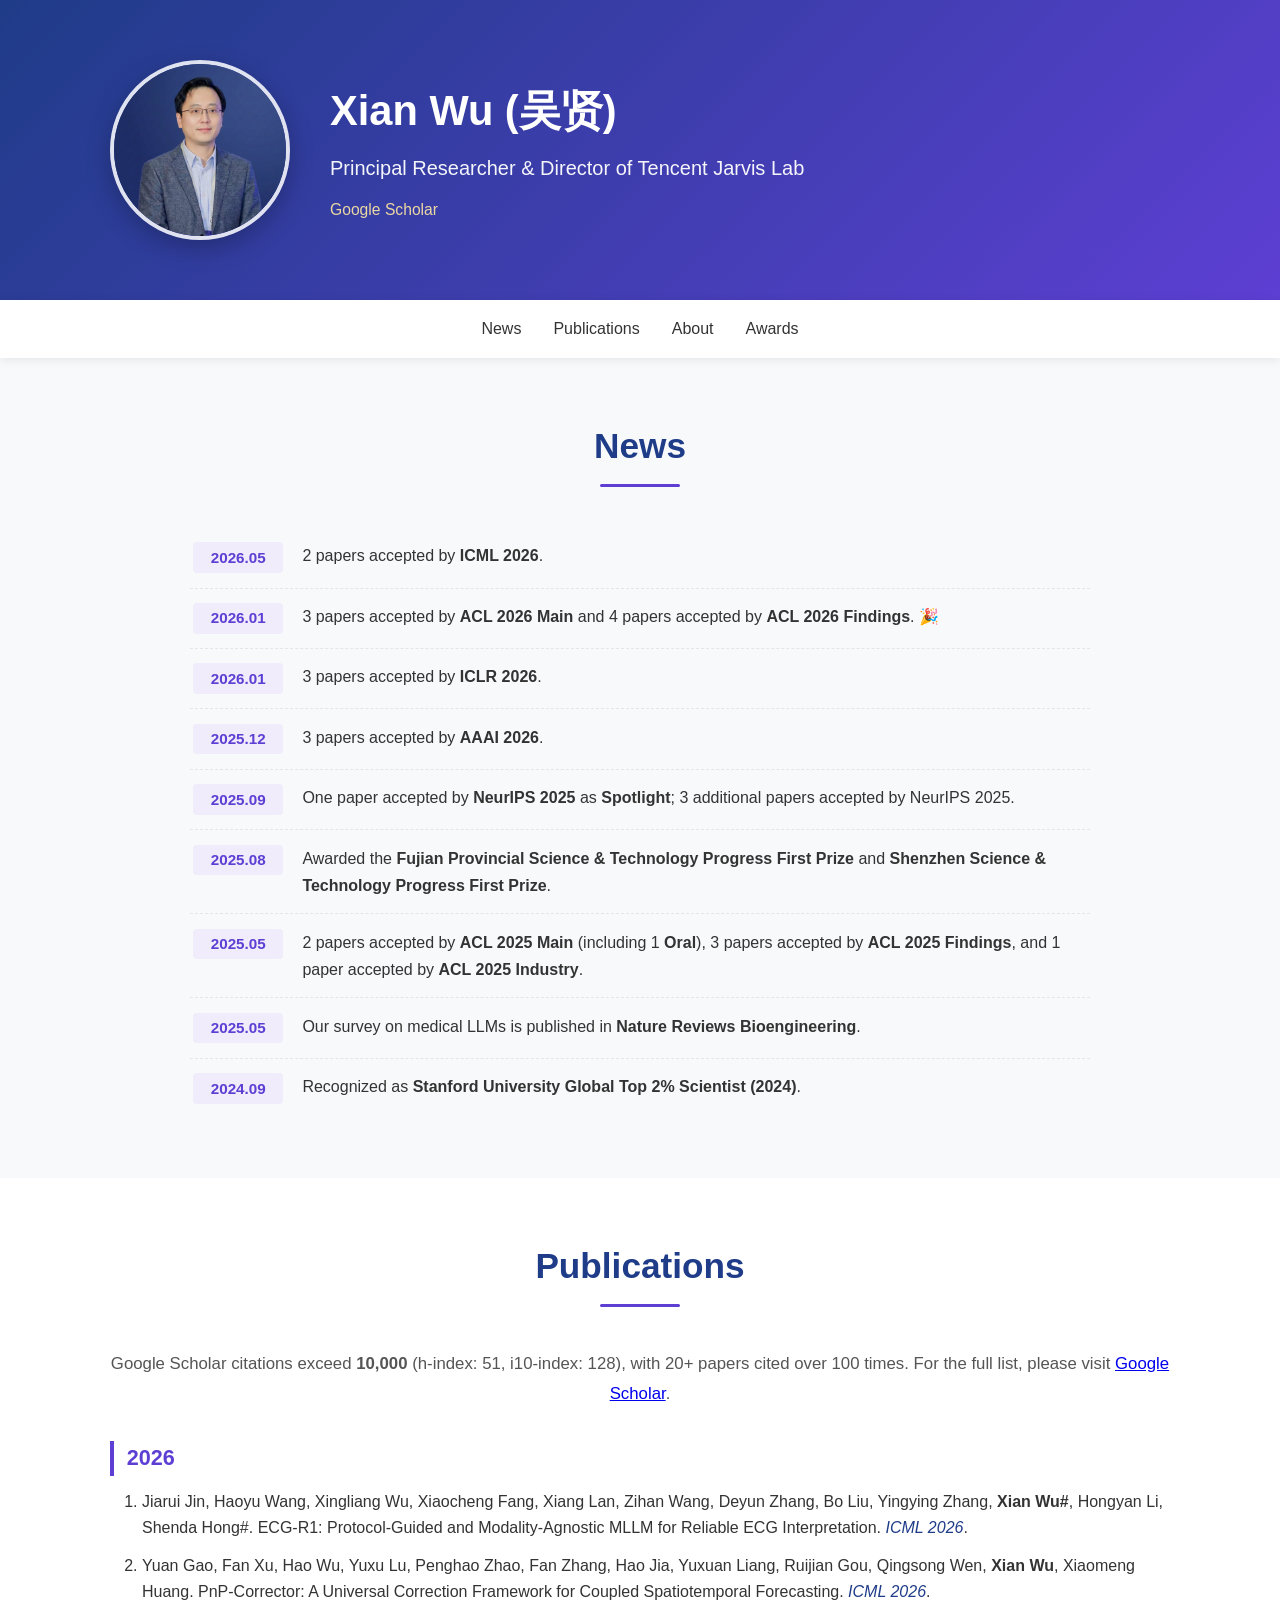
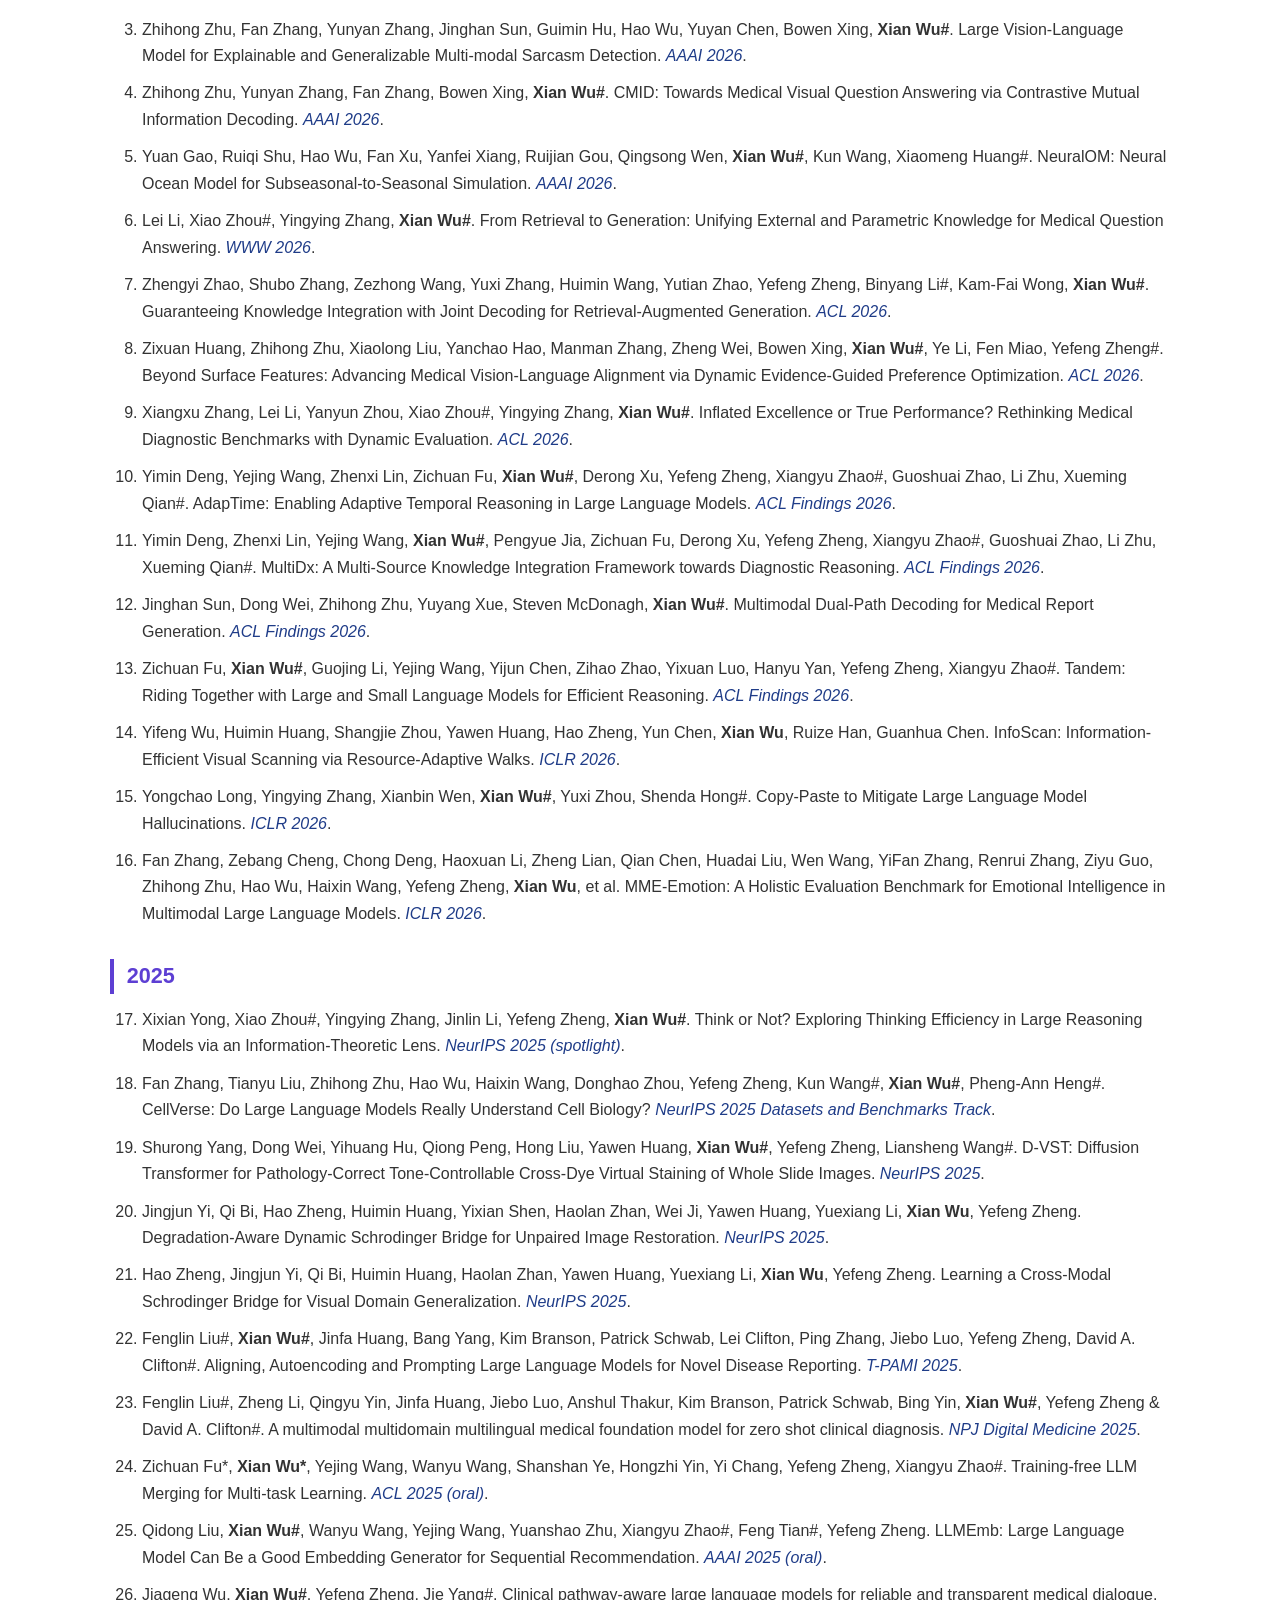
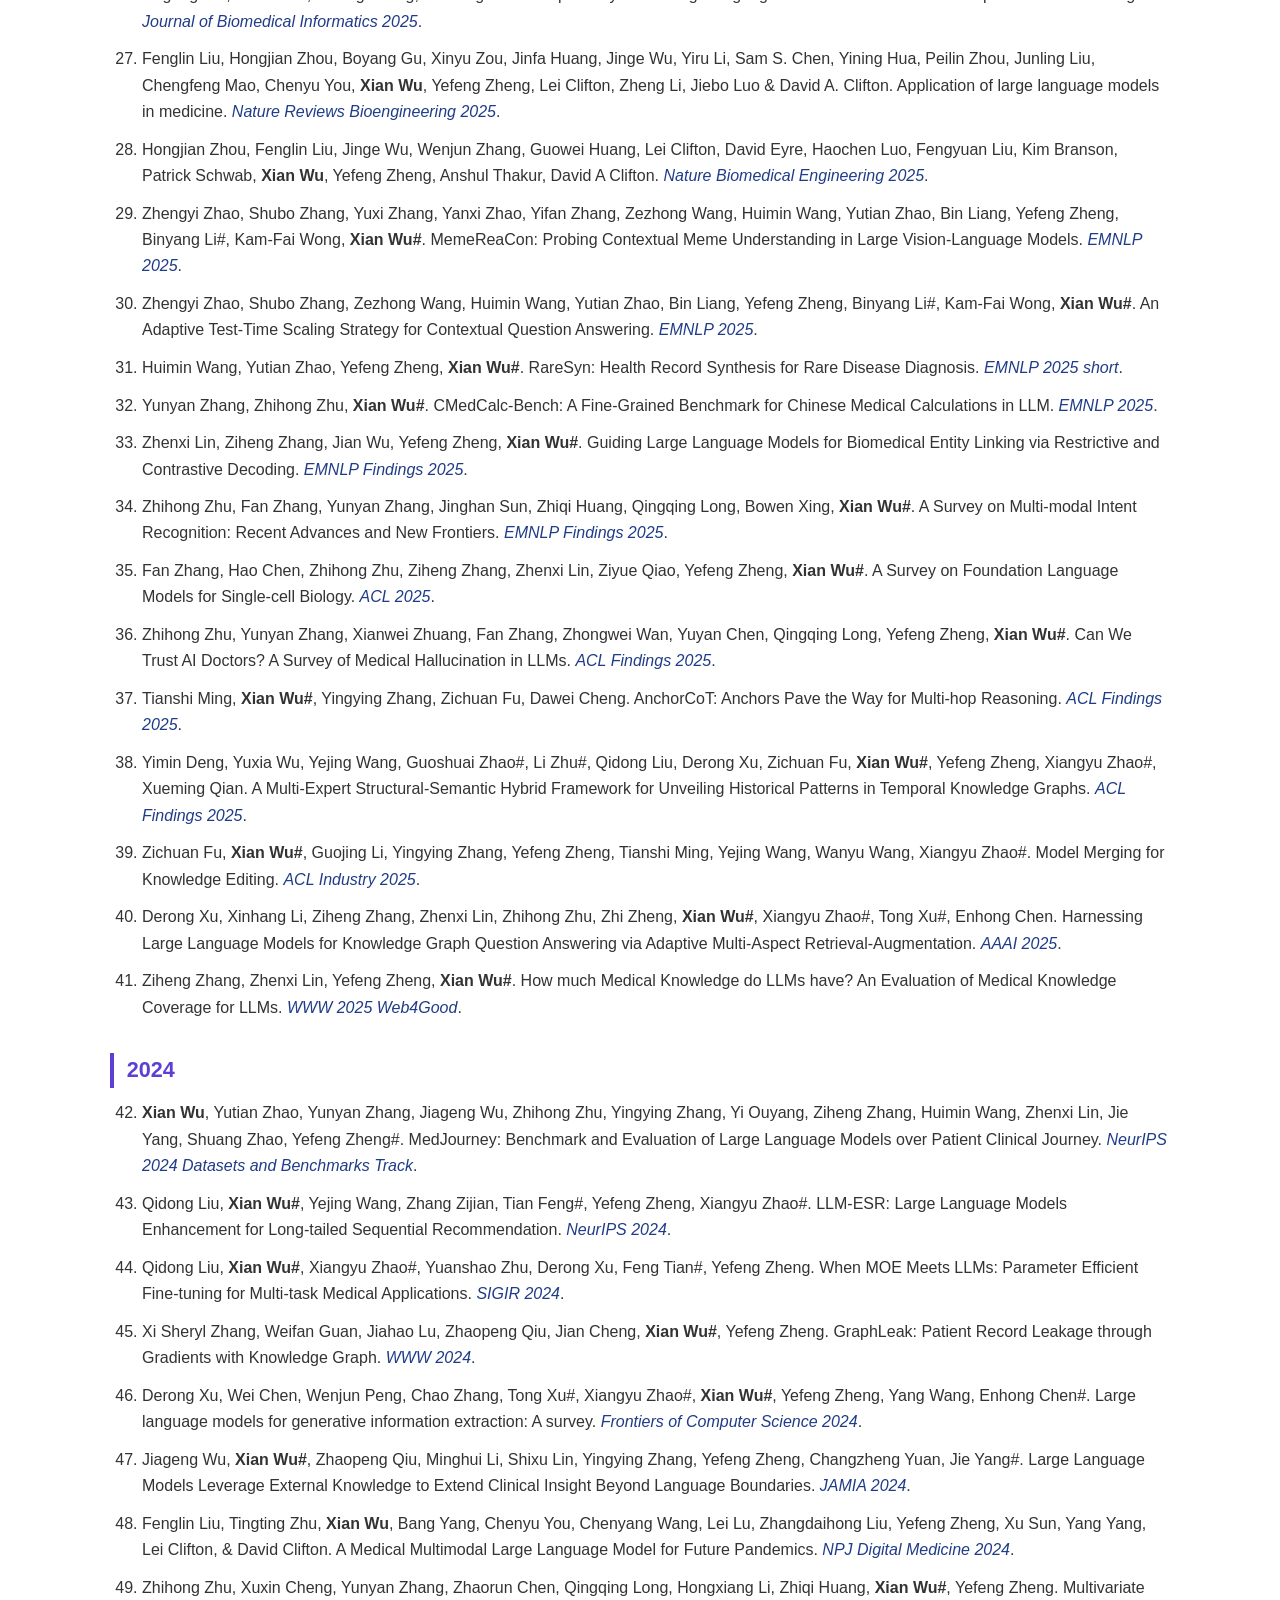
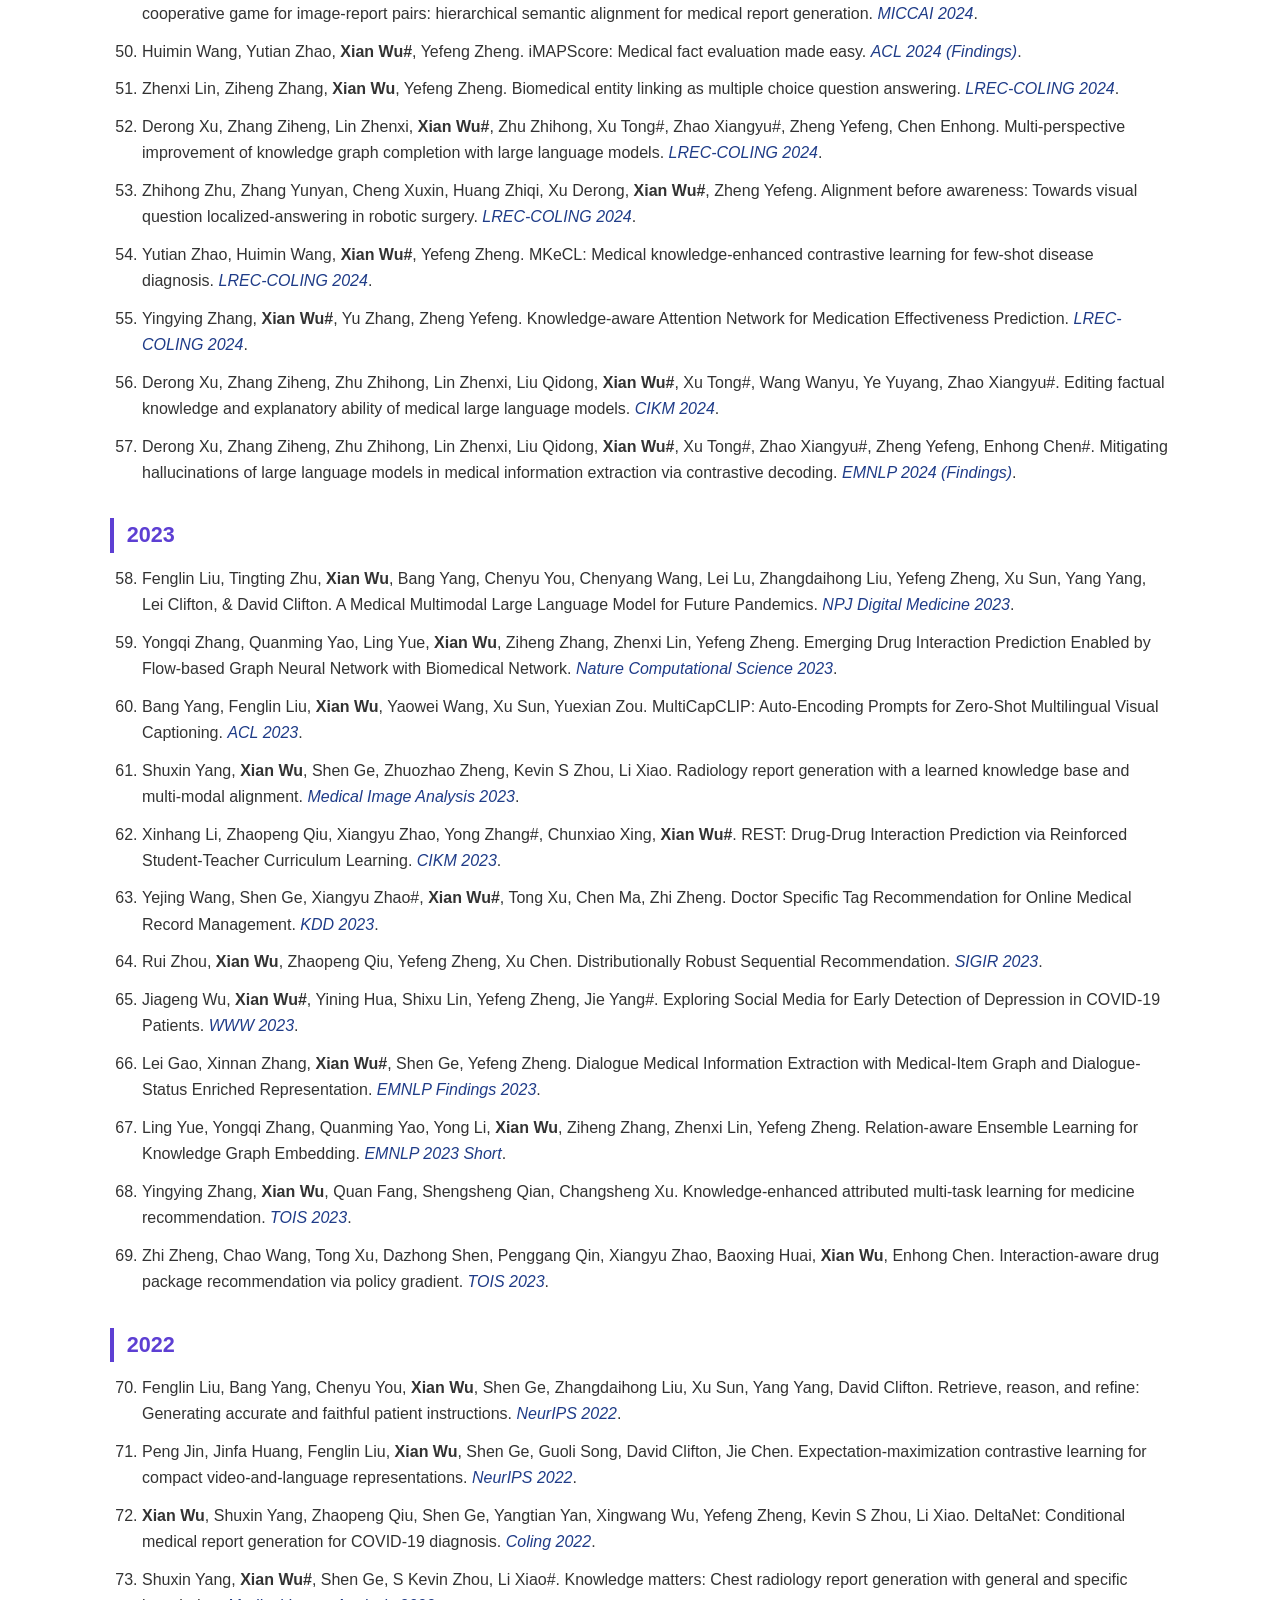
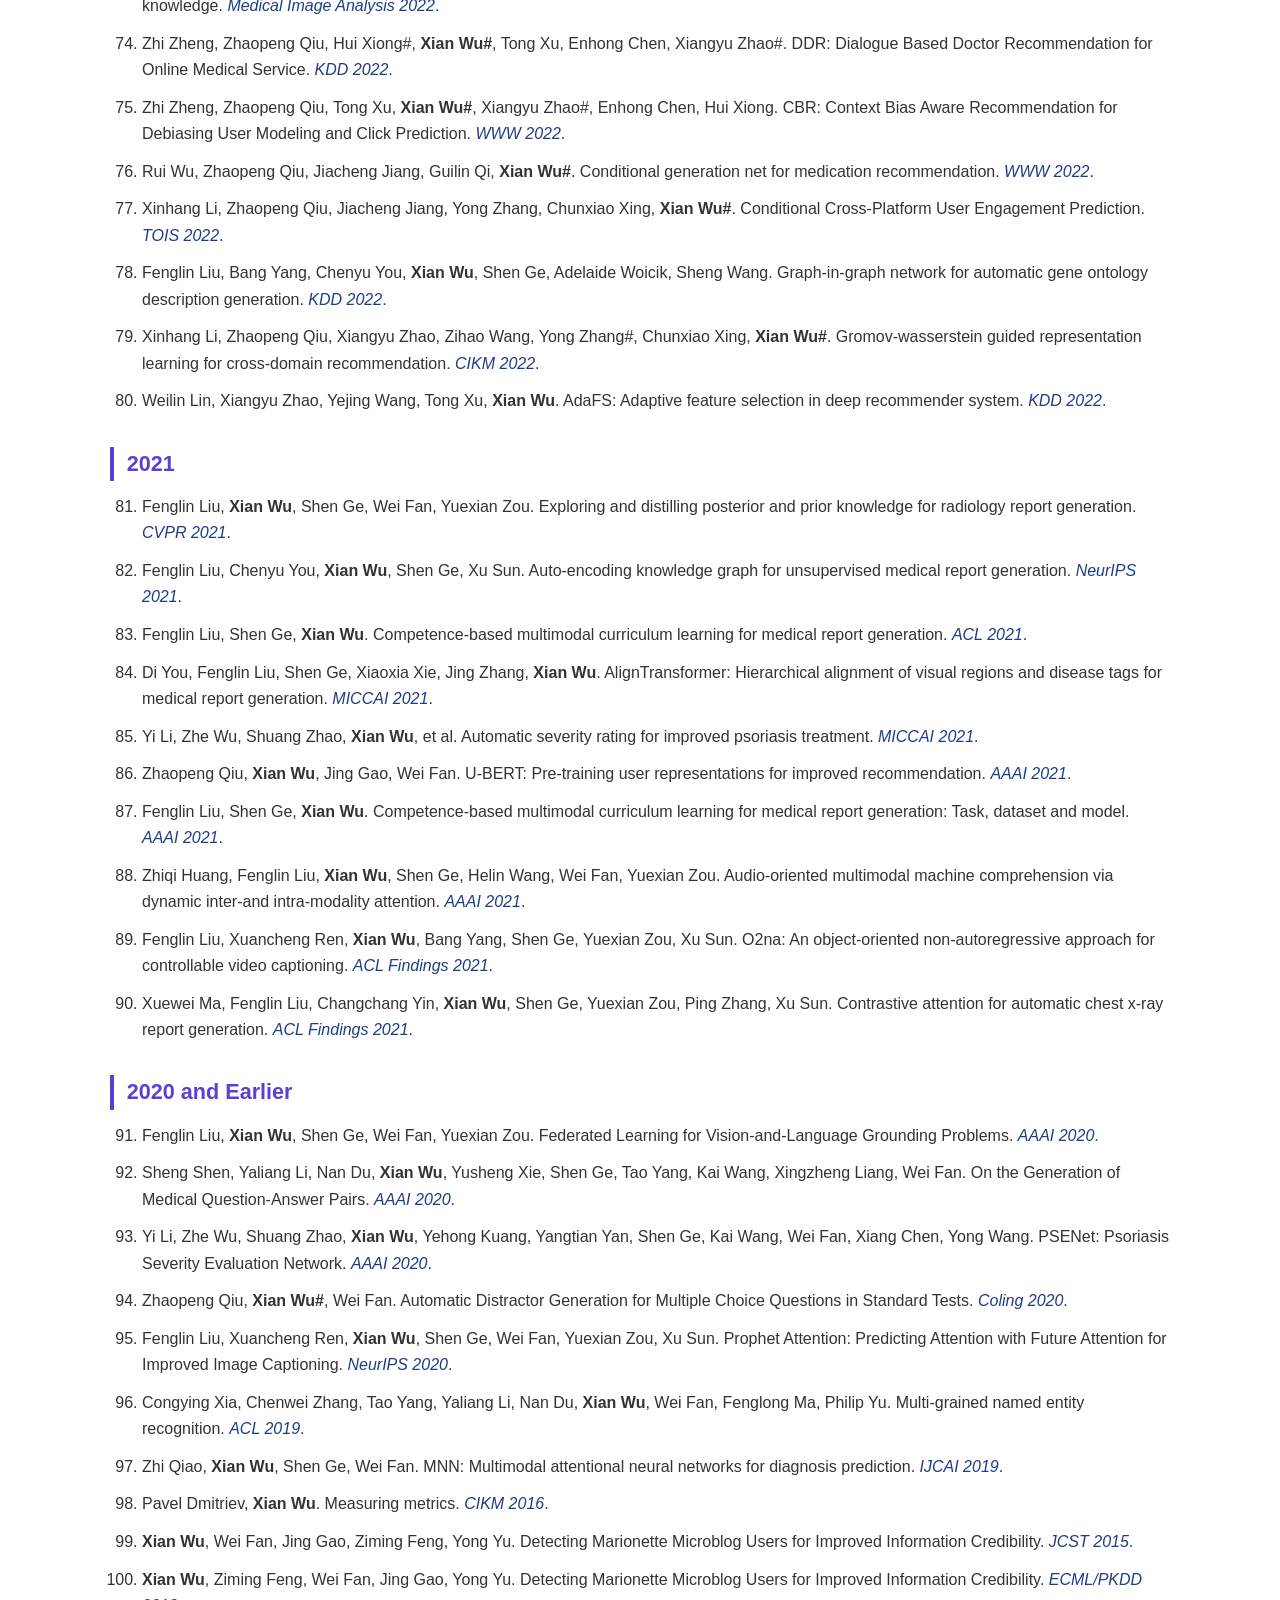
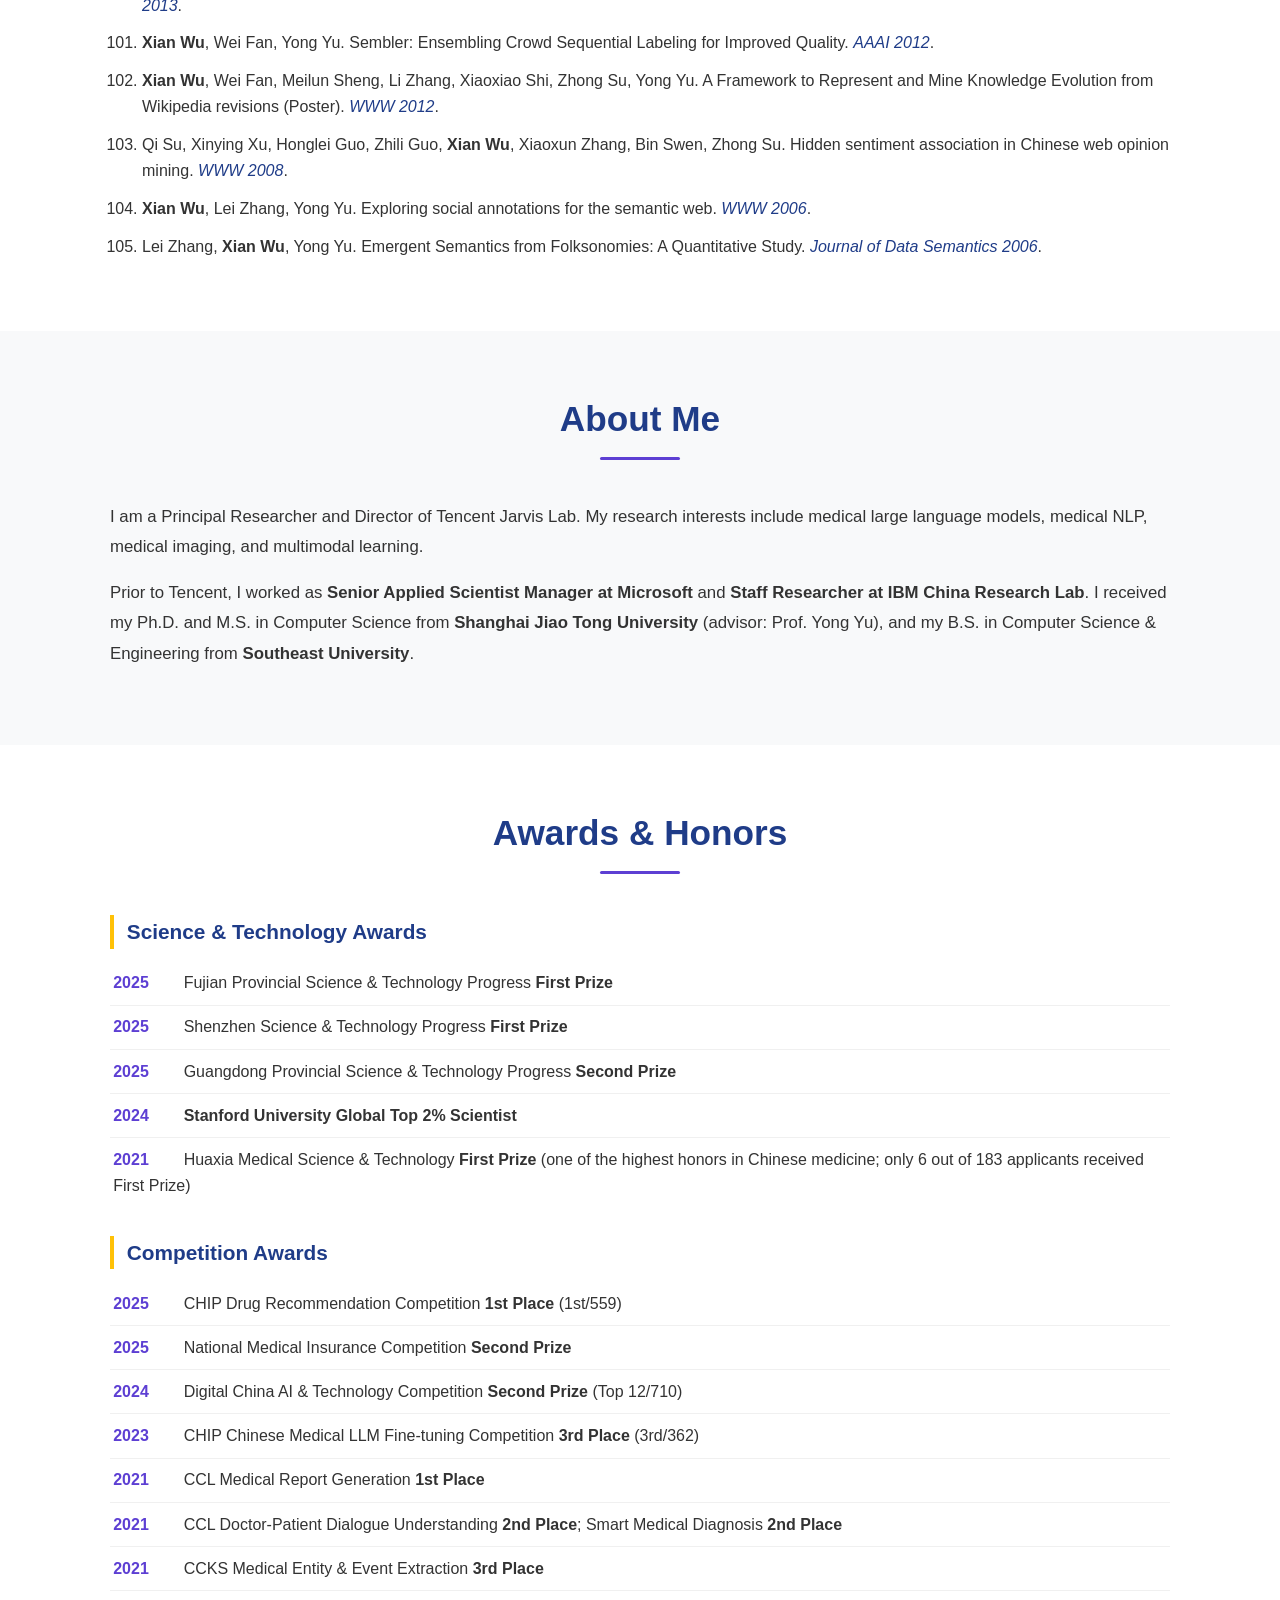
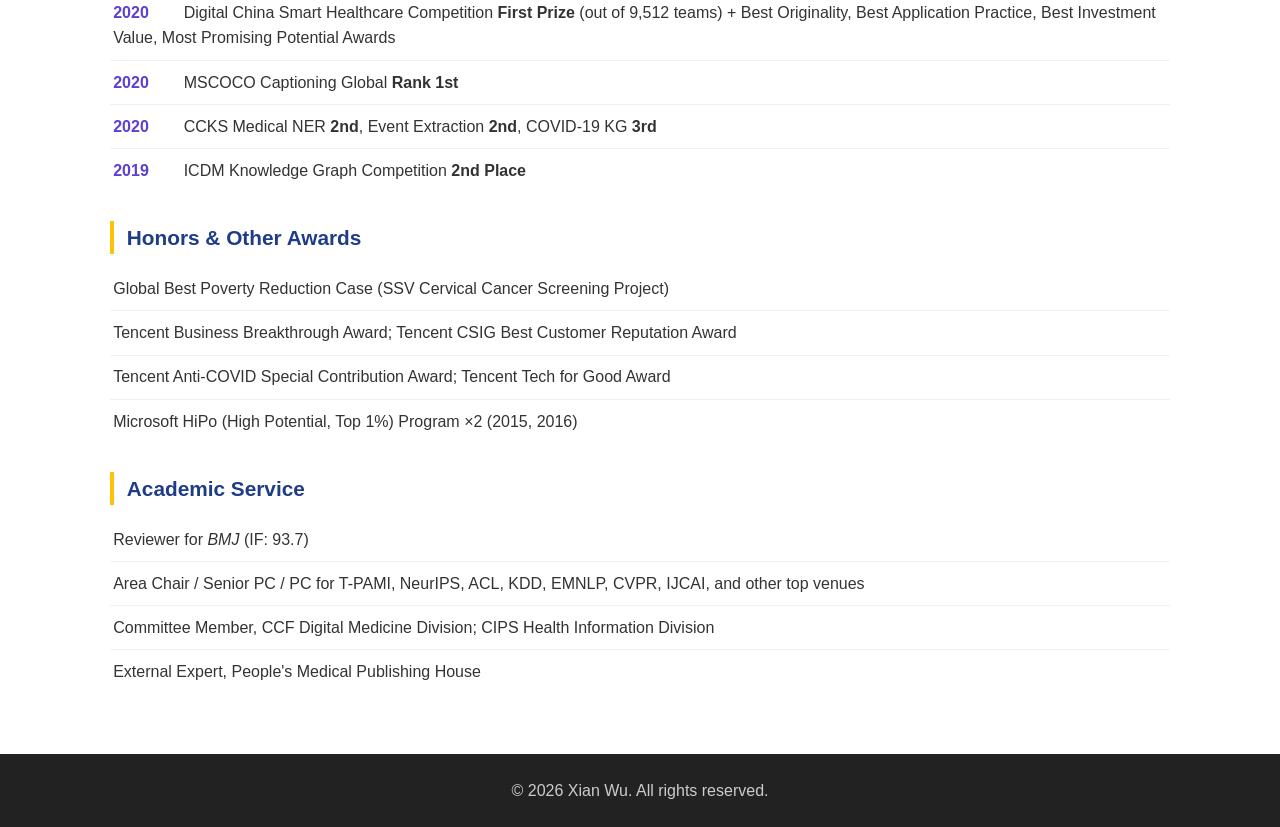
==== commit 370e29e1: "Mark Xiao Zhou and Xian Wu as corresponding authors for WWW 2026 paper" ====
--- a/index.html
+++ b/index.html
@@ -94,7 +94,7 @@
                     <li>Zhihong Zhu, Fan Zhang, Yunyan Zhang, Jinghan Sun, Guimin Hu, Hao Wu, Yuyan Chen, Bowen Xing, <strong>Xian Wu#</strong>. Large Vision-Language Model for Explainable and Generalizable Multi-modal Sarcasm Detection. <em>AAAI 2026</em>.</li>
                     <li>Zhihong Zhu, Yunyan Zhang, Fan Zhang, Bowen Xing, <strong>Xian Wu#</strong>. CMID: Towards Medical Visual Question Answering via Contrastive Mutual Information Decoding. <em>AAAI 2026</em>.</li>
                     <li>Yuan Gao, Ruiqi Shu, Hao Wu, Fan Xu, Yanfei Xiang, Ruijian Gou, Qingsong Wen, <strong>Xian Wu#</strong>, Kun Wang, Xiaomeng Huang#. NeuralOM: Neural Ocean Model for Subseasonal-to-Seasonal Simulation. <em>AAAI 2026</em>.</li>
-                    <li>Lei Li, Xiao Zhou, Yingying Zhang, <strong>Xian Wu</strong>. From Retrieval to Generation: Unifying External and Parametric Knowledge for Medical Question Answering. <em>WWW 2026</em>.</li>
+                    <li>Lei Li, Xiao Zhou#, Yingying Zhang, <strong>Xian Wu#</strong>. From Retrieval to Generation: Unifying External and Parametric Knowledge for Medical Question Answering. <em>WWW 2026</em>.</li>
                     <li>Zhengyi Zhao, Shubo Zhang, Zezhong Wang, Yuxi Zhang, Huimin Wang, Yutian Zhao, Yefeng Zheng, Binyang Li#, Kam-Fai Wong, <strong>Xian Wu#</strong>. Guaranteeing Knowledge Integration with Joint Decoding for Retrieval-Augmented Generation. <em>ACL 2026</em>.</li>
                     <li>Zixuan Huang, Zhihong Zhu, Xiaolong Liu, Yanchao Hao, Manman Zhang, Zheng Wei, Bowen Xing, <strong>Xian Wu#</strong>, Ye Li, Fen Miao, Yefeng Zheng#. Beyond Surface Features: Advancing Medical Vision-Language Alignment via Dynamic Evidence-Guided Preference Optimization. <em>ACL 2026</em>.</li>
                     <li>Xiangxu Zhang, Lei Li, Yanyun Zhou, Xiao Zhou#, Yingying Zhang, <strong>Xian Wu#</strong>. Inflated Excellence or True Performance? Rethinking Medical Diagnostic Benchmarks with Dynamic Evaluation. <em>ACL 2026</em>.</li>
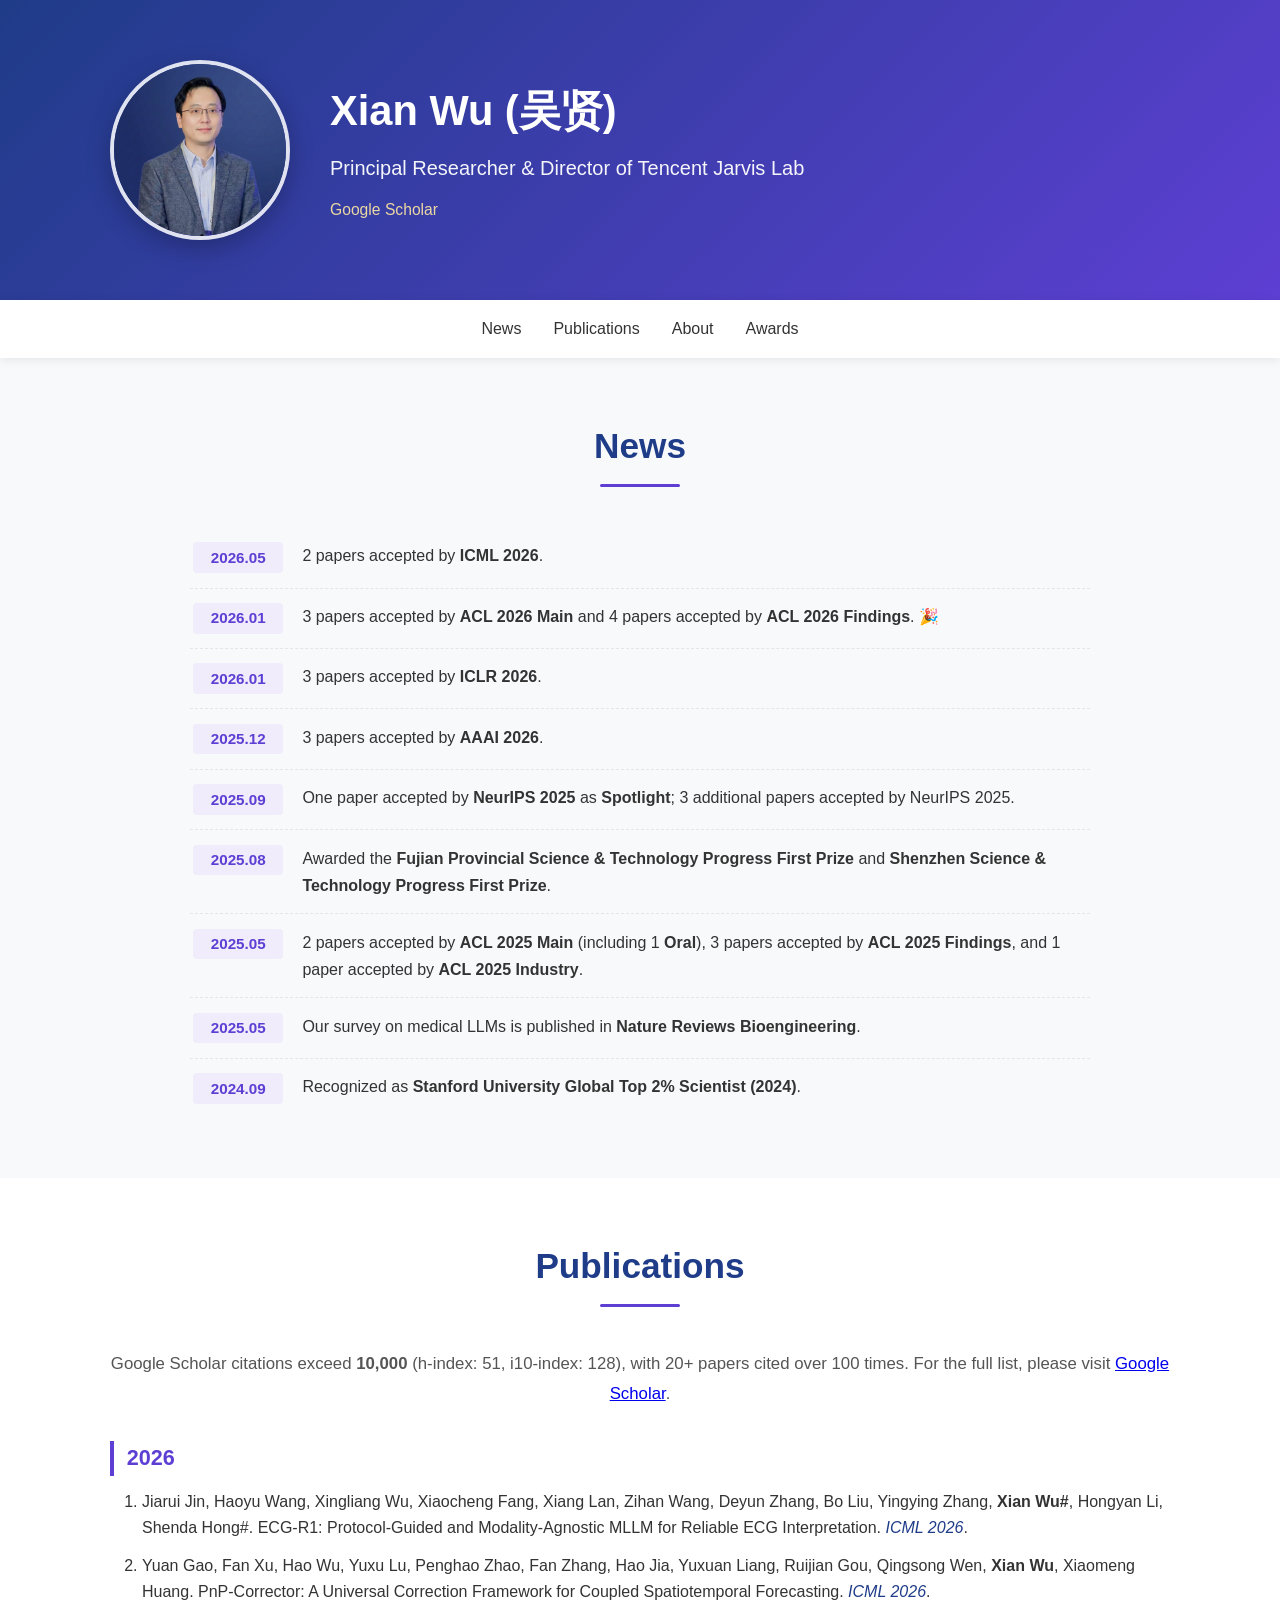
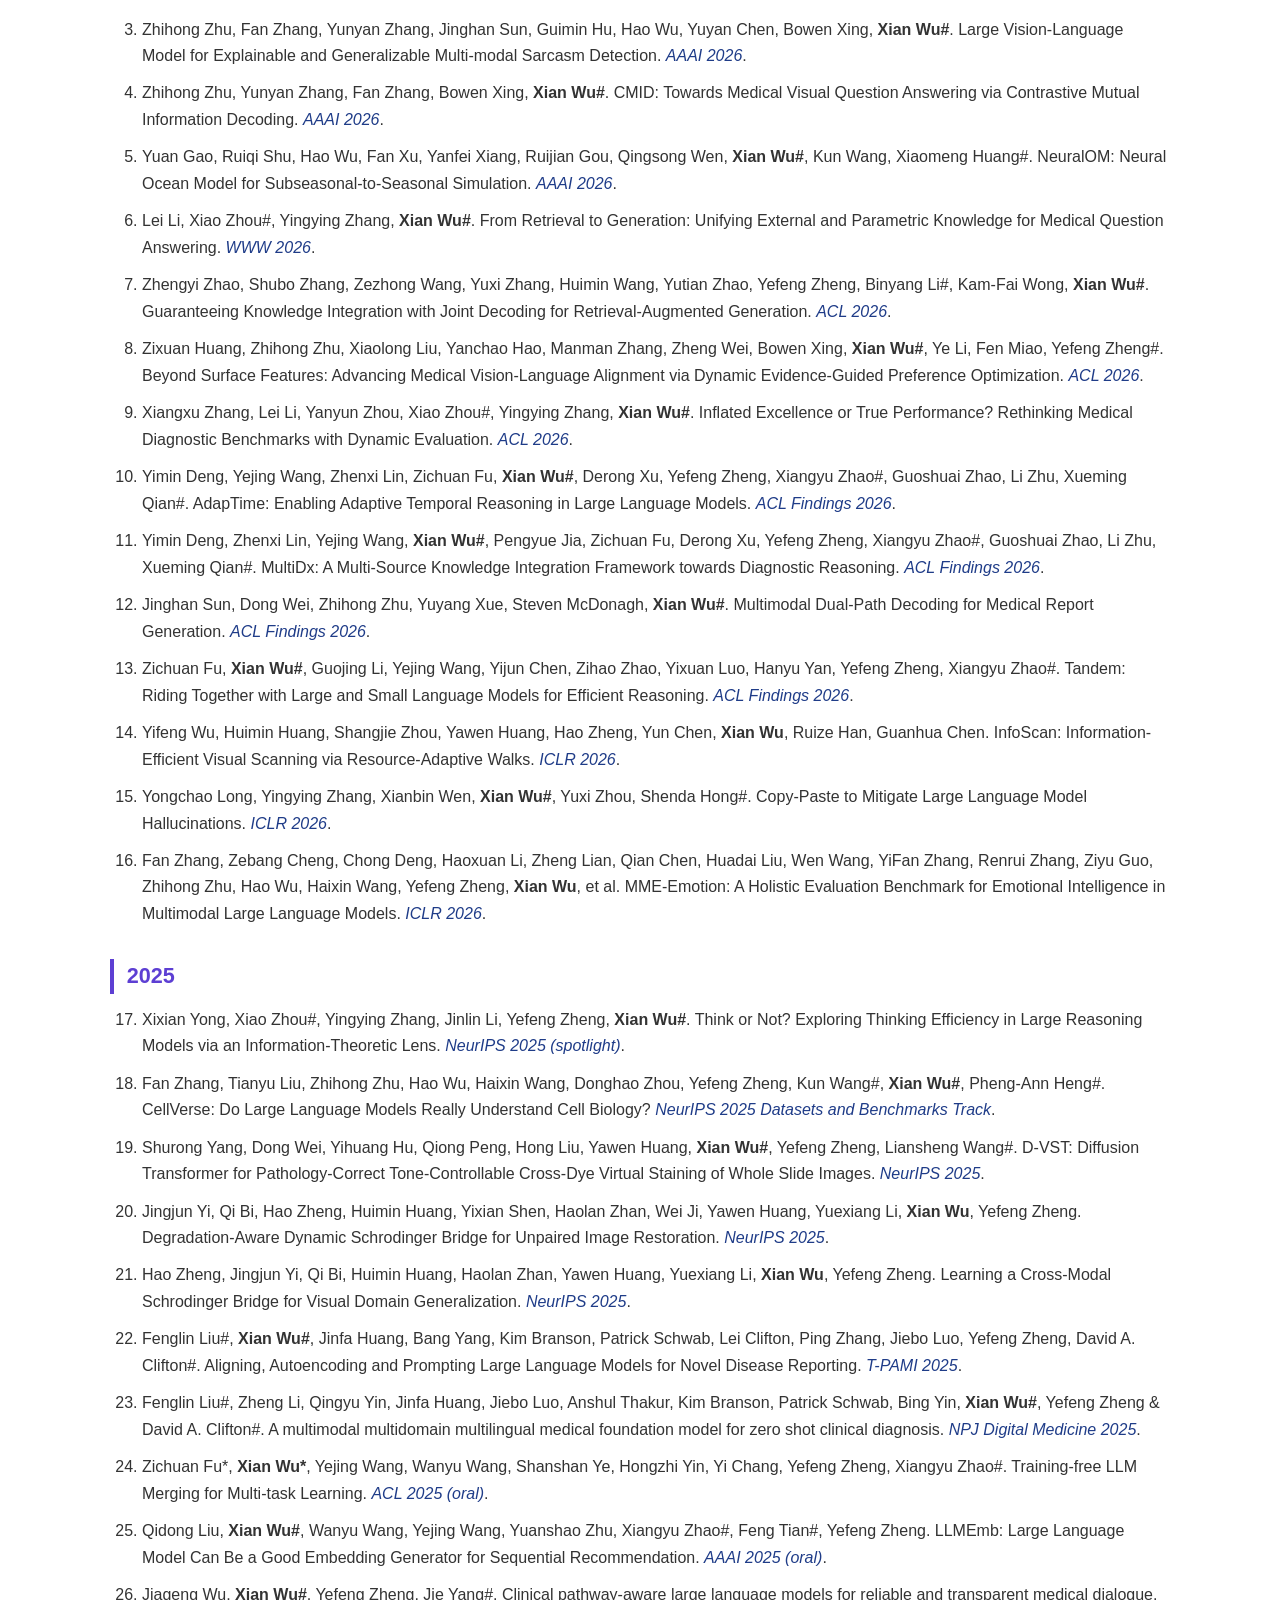
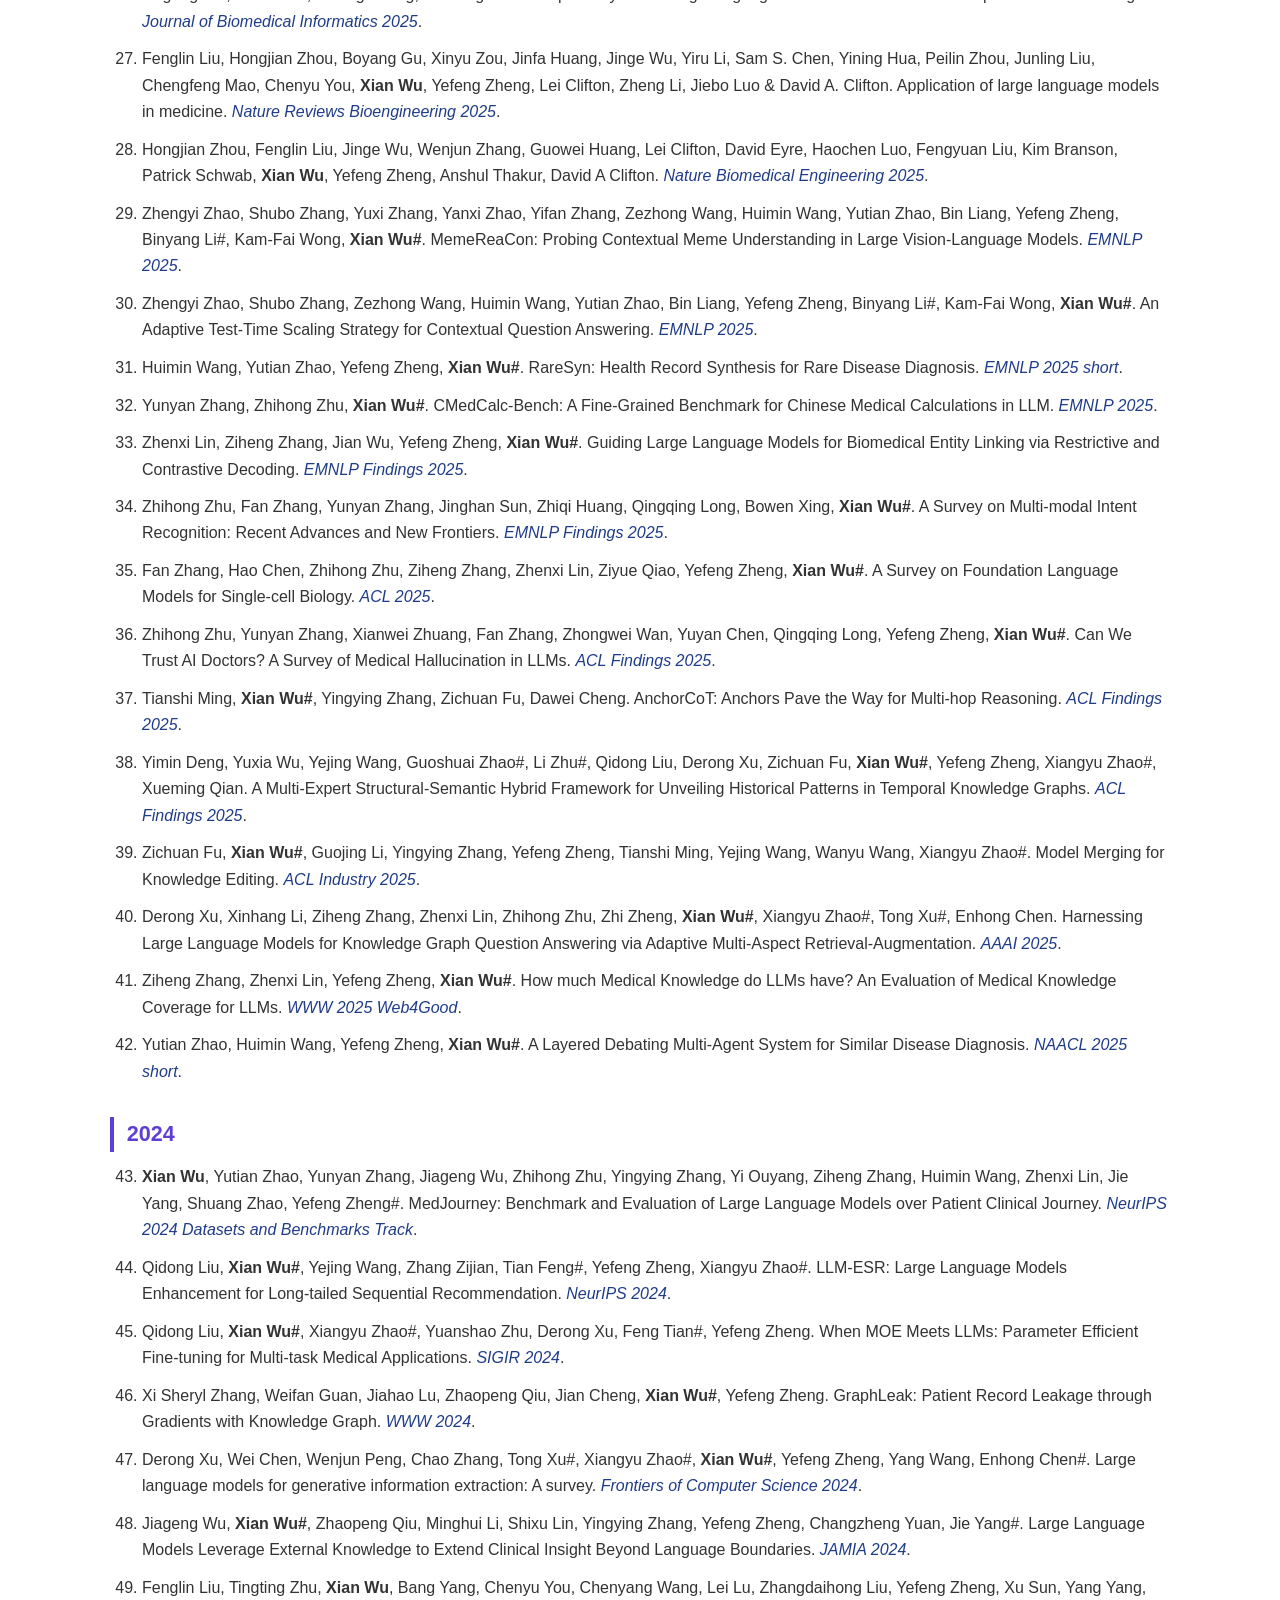
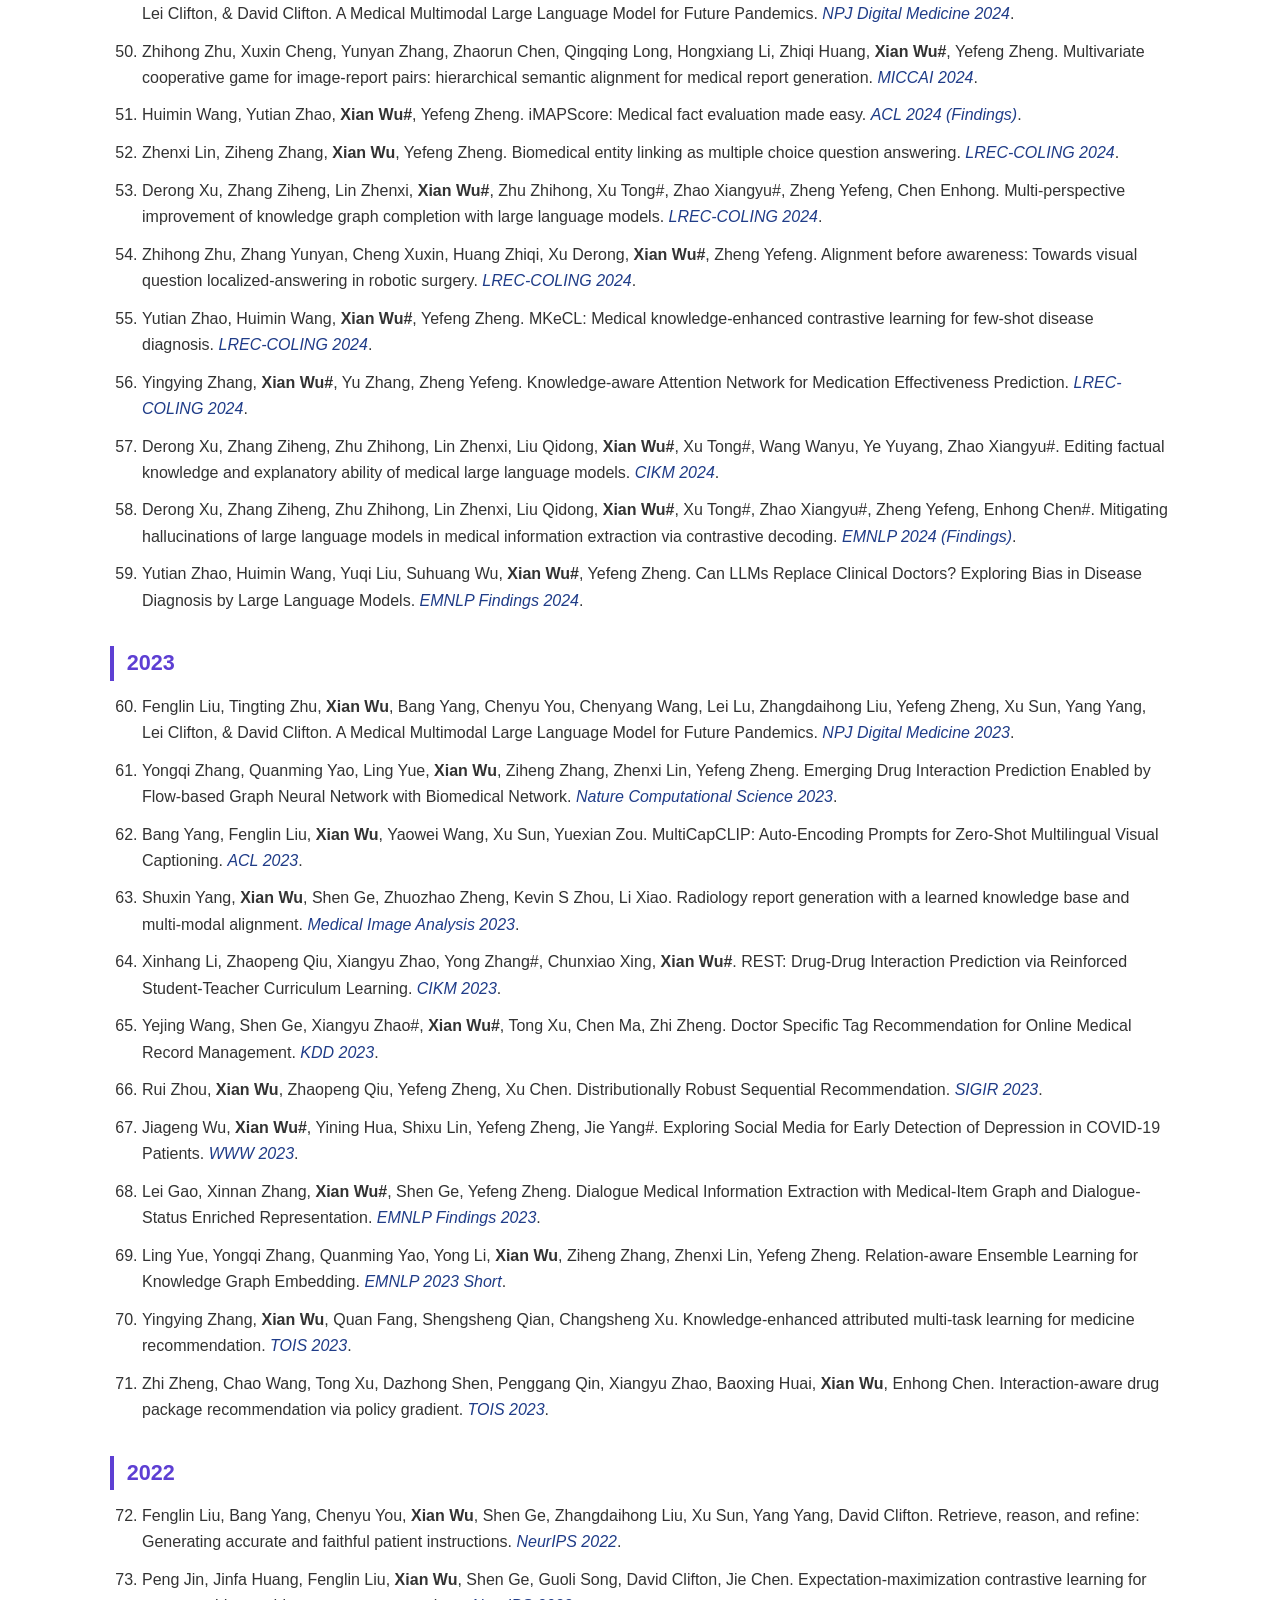
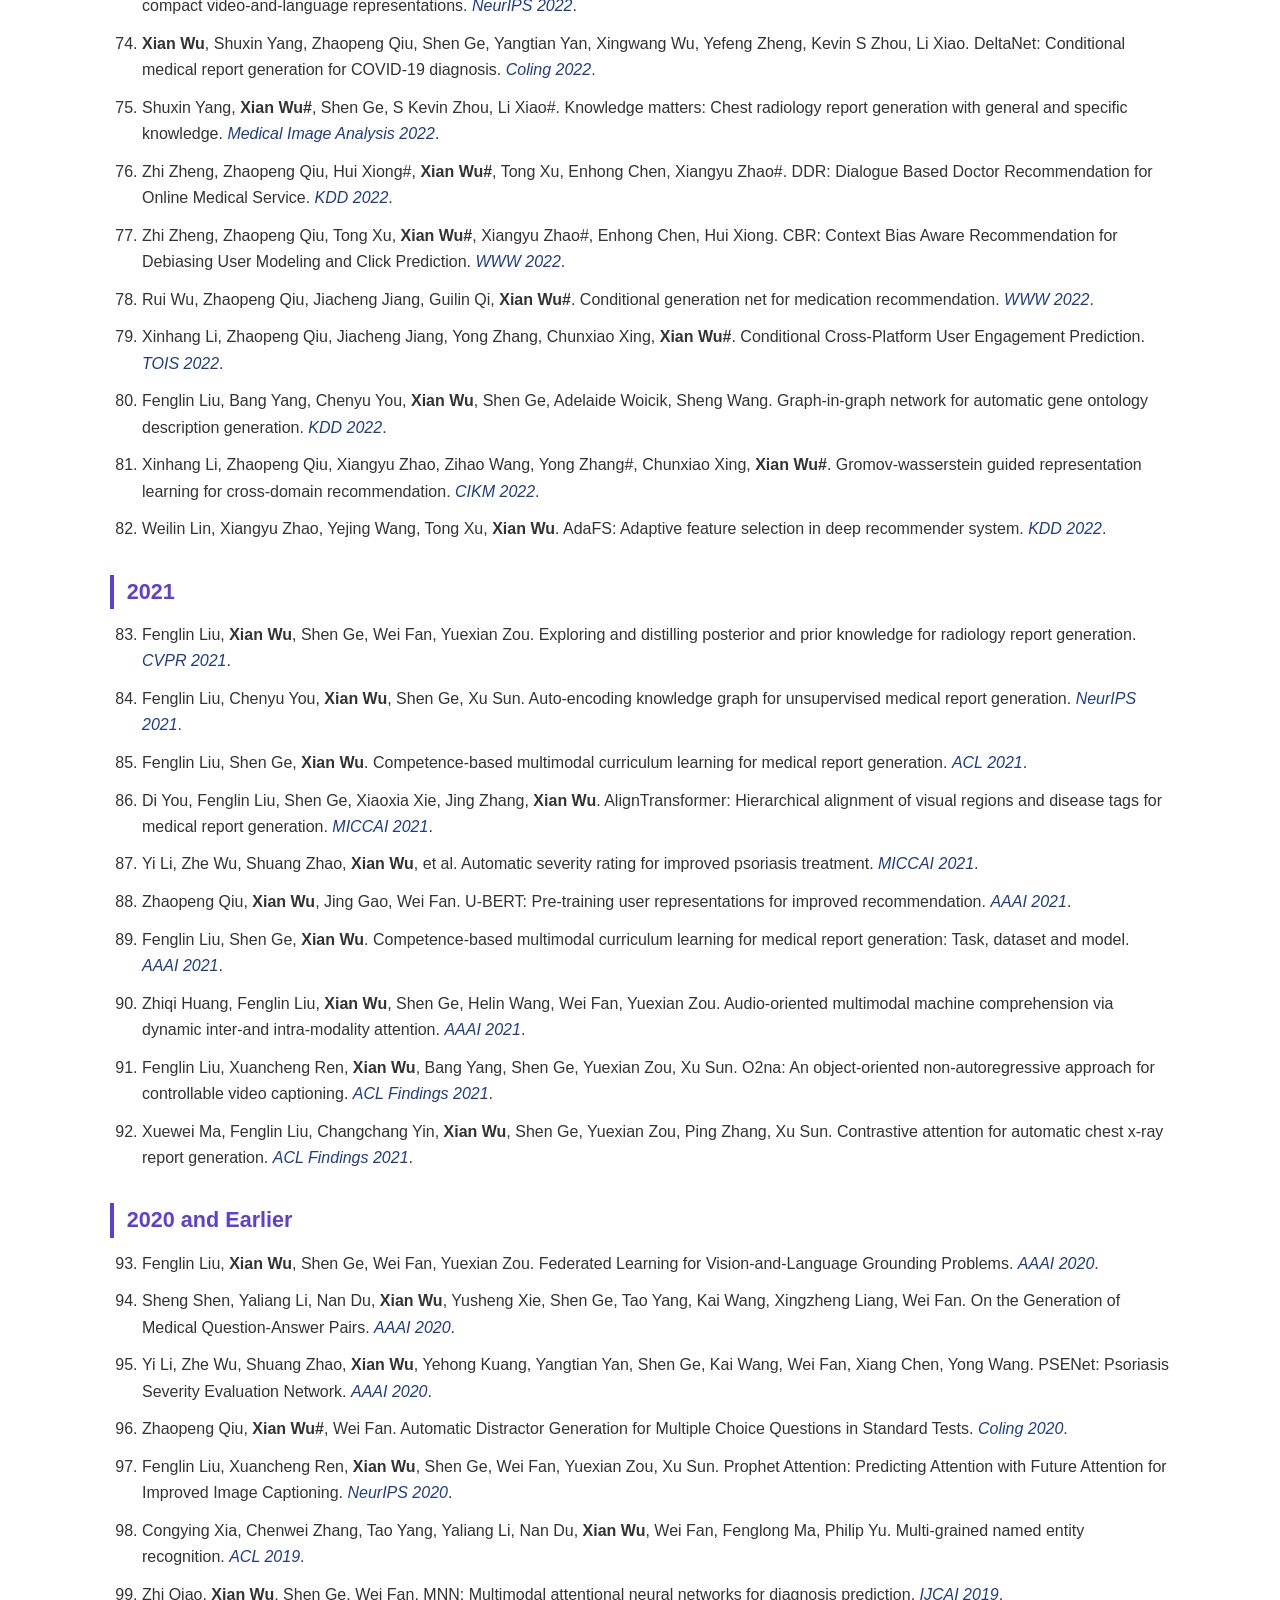
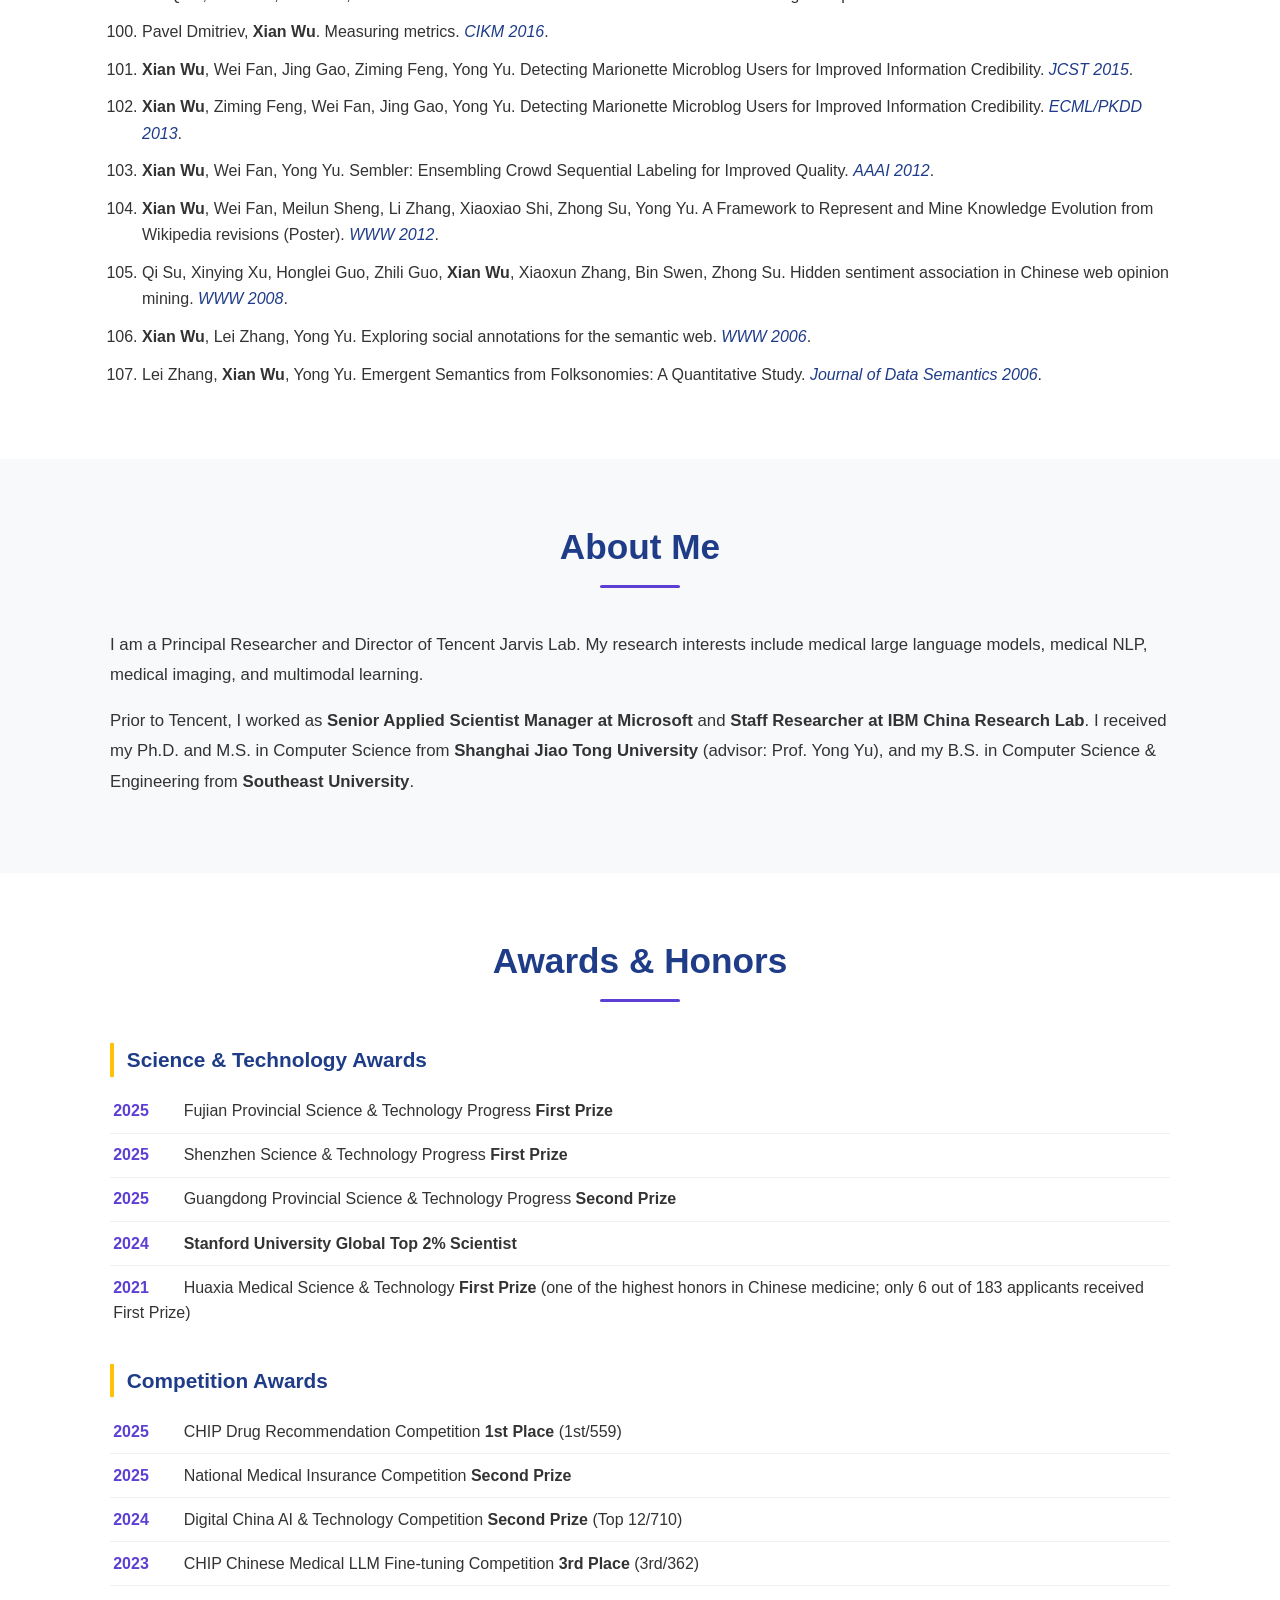
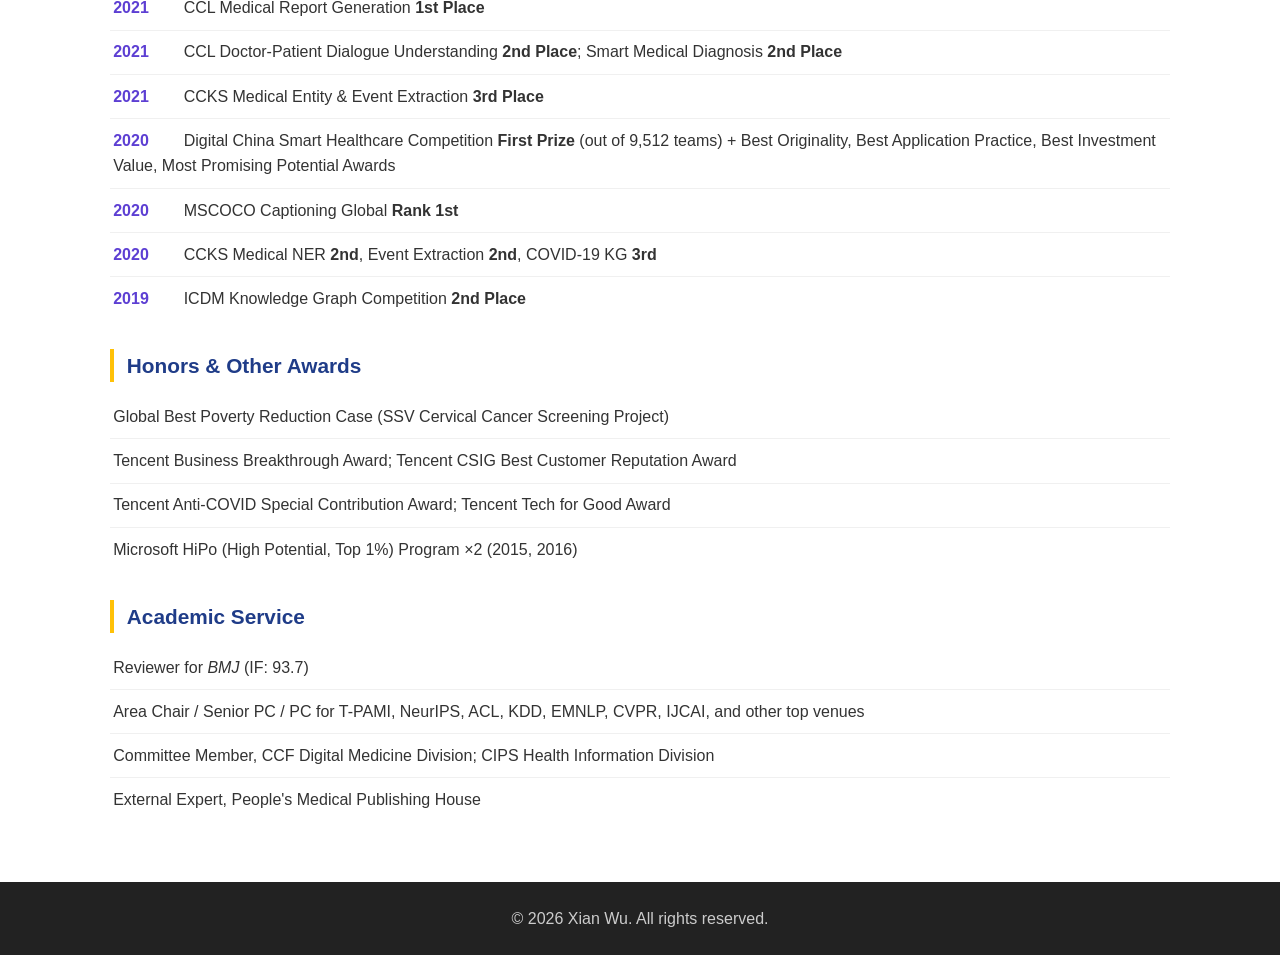
==== commit 435c2dd5: "Add NAACL 2025 short and EMNLP Findings 2024 papers; renumber subsequent years" ====
--- a/index.html
+++ b/index.html
@@ -134,10 +134,11 @@
                     <li>Zichuan Fu, <strong>Xian Wu#</strong>, Guojing Li, Yingying Zhang, Yefeng Zheng, Tianshi Ming, Yejing Wang, Wanyu Wang, Xiangyu Zhao#. Model Merging for Knowledge Editing. <em>ACL Industry 2025</em>.</li>
                     <li>Derong Xu, Xinhang Li, Ziheng Zhang, Zhenxi Lin, Zhihong Zhu, Zhi Zheng, <strong>Xian Wu#</strong>, Xiangyu Zhao#, Tong Xu#, Enhong Chen. Harnessing Large Language Models for Knowledge Graph Question Answering via Adaptive Multi-Aspect Retrieval-Augmentation. <em>AAAI 2025</em>.</li>
                     <li>Ziheng Zhang, Zhenxi Lin, Yefeng Zheng, <strong>Xian Wu#</strong>. How much Medical Knowledge do LLMs have? An Evaluation of Medical Knowledge Coverage for LLMs. <em>WWW 2025 Web4Good</em>.</li>
+                    <li>Yutian Zhao, Huimin Wang, Yefeng Zheng, <strong>Xian Wu#</strong>. A Layered Debating Multi-Agent System for Similar Disease Diagnosis. <em>NAACL 2025 short</em>.</li>
                 </ol>
 
                 <h3 class="pub-year">2024</h3>
-                <ol class="pub-list" start="42">
+                <ol class="pub-list" start="43">
                     <li><strong>Xian Wu</strong>, Yutian Zhao, Yunyan Zhang, Jiageng Wu, Zhihong Zhu, Yingying Zhang, Yi Ouyang, Ziheng Zhang, Huimin Wang, Zhenxi Lin, Jie Yang, Shuang Zhao, Yefeng Zheng#. MedJourney: Benchmark and Evaluation of Large Language Models over Patient Clinical Journey. <em>NeurIPS 2024 Datasets and Benchmarks Track</em>.</li>
                     <li>Qidong Liu, <strong>Xian Wu#</strong>, Yejing Wang, Zhang Zijian, Tian Feng#, Yefeng Zheng, Xiangyu Zhao#. LLM-ESR: Large Language Models Enhancement for Long-tailed Sequential Recommendation. <em>NeurIPS 2024</em>.</li>
                     <li>Qidong Liu, <strong>Xian Wu#</strong>, Xiangyu Zhao#, Yuanshao Zhu, Derong Xu, Feng Tian#, Yefeng Zheng. When MOE Meets LLMs: Parameter Efficient Fine-tuning for Multi-task Medical Applications. <em>SIGIR 2024</em>.</li>
@@ -154,10 +155,11 @@
                     <li>Yingying Zhang, <strong>Xian Wu#</strong>, Yu Zhang, Zheng Yefeng. Knowledge-aware Attention Network for Medication Effectiveness Prediction. <em>LREC-COLING 2024</em>.</li>
                     <li>Derong Xu, Zhang Ziheng, Zhu Zhihong, Lin Zhenxi, Liu Qidong, <strong>Xian Wu#</strong>, Xu Tong#, Wang Wanyu, Ye Yuyang, Zhao Xiangyu#. Editing factual knowledge and explanatory ability of medical large language models. <em>CIKM 2024</em>.</li>
                     <li>Derong Xu, Zhang Ziheng, Zhu Zhihong, Lin Zhenxi, Liu Qidong, <strong>Xian Wu#</strong>, Xu Tong#, Zhao Xiangyu#, Zheng Yefeng, Enhong Chen#. Mitigating hallucinations of large language models in medical information extraction via contrastive decoding. <em>EMNLP 2024 (Findings)</em>.</li>
+                    <li>Yutian Zhao, Huimin Wang, Yuqi Liu, Suhuang Wu, <strong>Xian Wu#</strong>, Yefeng Zheng. Can LLMs Replace Clinical Doctors? Exploring Bias in Disease Diagnosis by Large Language Models. <em>EMNLP Findings 2024</em>.</li>
                 </ol>
 
                 <h3 class="pub-year">2023</h3>
-                <ol class="pub-list" start="58">
+                <ol class="pub-list" start="60">
                     <li>Fenglin Liu, Tingting Zhu, <strong>Xian Wu</strong>, Bang Yang, Chenyu You, Chenyang Wang, Lei Lu, Zhangdaihong Liu, Yefeng Zheng, Xu Sun, Yang Yang, Lei Clifton, &amp; David Clifton. A Medical Multimodal Large Language Model for Future Pandemics. <em>NPJ Digital Medicine 2023</em>.</li>
                     <li>Yongqi Zhang, Quanming Yao, Ling Yue, <strong>Xian Wu</strong>, Ziheng Zhang, Zhenxi Lin, Yefeng Zheng. Emerging Drug Interaction Prediction Enabled by Flow-based Graph Neural Network with Biomedical Network. <em>Nature Computational Science 2023</em>.</li>
                     <li>Bang Yang, Fenglin Liu, <strong>Xian Wu</strong>, Yaowei Wang, Xu Sun, Yuexian Zou. MultiCapCLIP: Auto-Encoding Prompts for Zero-Shot Multilingual Visual Captioning. <em>ACL 2023</em>.</li>
@@ -173,7 +175,7 @@
                 </ol>
 
                 <h3 class="pub-year">2022</h3>
-                <ol class="pub-list" start="70">
+                <ol class="pub-list" start="72">
                     <li>Fenglin Liu, Bang Yang, Chenyu You, <strong>Xian Wu</strong>, Shen Ge, Zhangdaihong Liu, Xu Sun, Yang Yang, David Clifton. Retrieve, reason, and refine: Generating accurate and faithful patient instructions. <em>NeurIPS 2022</em>.</li>
                     <li>Peng Jin, Jinfa Huang, Fenglin Liu, <strong>Xian Wu</strong>, Shen Ge, Guoli Song, David Clifton, Jie Chen. Expectation-maximization contrastive learning for compact video-and-language representations. <em>NeurIPS 2022</em>.</li>
                     <li><strong>Xian Wu</strong>, Shuxin Yang, Zhaopeng Qiu, Shen Ge, Yangtian Yan, Xingwang Wu, Yefeng Zheng, Kevin S Zhou, Li Xiao. DeltaNet: Conditional medical report generation for COVID-19 diagnosis. <em>Coling 2022</em>.</li>
@@ -188,7 +190,7 @@
                 </ol>
 
                 <h3 class="pub-year">2021</h3>
-                <ol class="pub-list" start="81">
+                <ol class="pub-list" start="83">
                     <li>Fenglin Liu, <strong>Xian Wu</strong>, Shen Ge, Wei Fan, Yuexian Zou. Exploring and distilling posterior and prior knowledge for radiology report generation. <em>CVPR 2021</em>.</li>
                     <li>Fenglin Liu, Chenyu You, <strong>Xian Wu</strong>, Shen Ge, Xu Sun. Auto-encoding knowledge graph for unsupervised medical report generation. <em>NeurIPS 2021</em>.</li>
                     <li>Fenglin Liu, Shen Ge, <strong>Xian Wu</strong>. Competence-based multimodal curriculum learning for medical report generation. <em>ACL 2021</em>.</li>
@@ -202,7 +204,7 @@
                 </ol>
 
                 <h3 class="pub-year">2020 and Earlier</h3>
-                <ol class="pub-list" start="91">
+                <ol class="pub-list" start="93">
                     <li>Fenglin Liu, <strong>Xian Wu</strong>, Shen Ge, Wei Fan, Yuexian Zou. Federated Learning for Vision-and-Language Grounding Problems. <em>AAAI 2020</em>.</li>
                     <li>Sheng Shen, Yaliang Li, Nan Du, <strong>Xian Wu</strong>, Yusheng Xie, Shen Ge, Tao Yang, Kai Wang, Xingzheng Liang, Wei Fan. On the Generation of Medical Question-Answer Pairs. <em>AAAI 2020</em>.</li>
                     <li>Yi Li, Zhe Wu, Shuang Zhao, <strong>Xian Wu</strong>, Yehong Kuang, Yangtian Yan, Shen Ge, Kai Wang, Wei Fan, Xiang Chen, Yong Wang. PSENet: Psoriasis Severity Evaluation Network. <em>AAAI 2020</em>.</li>
